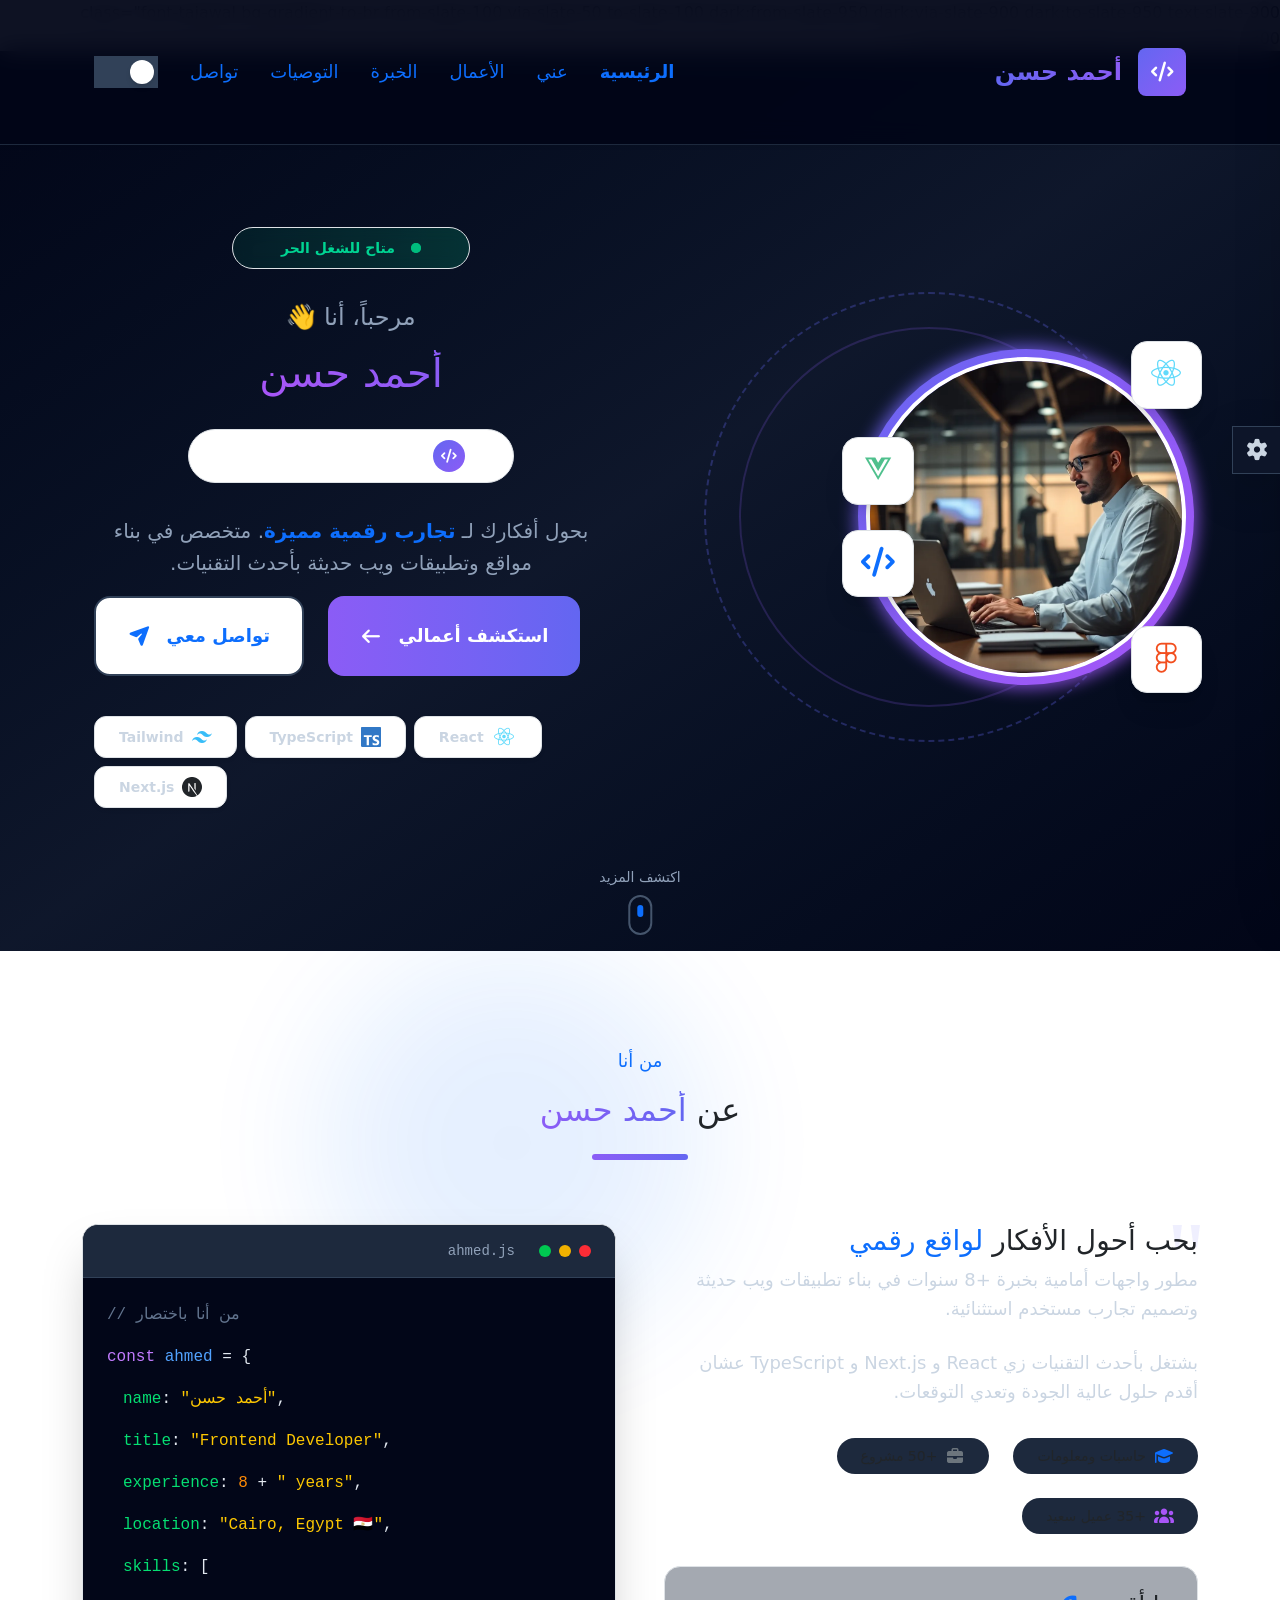
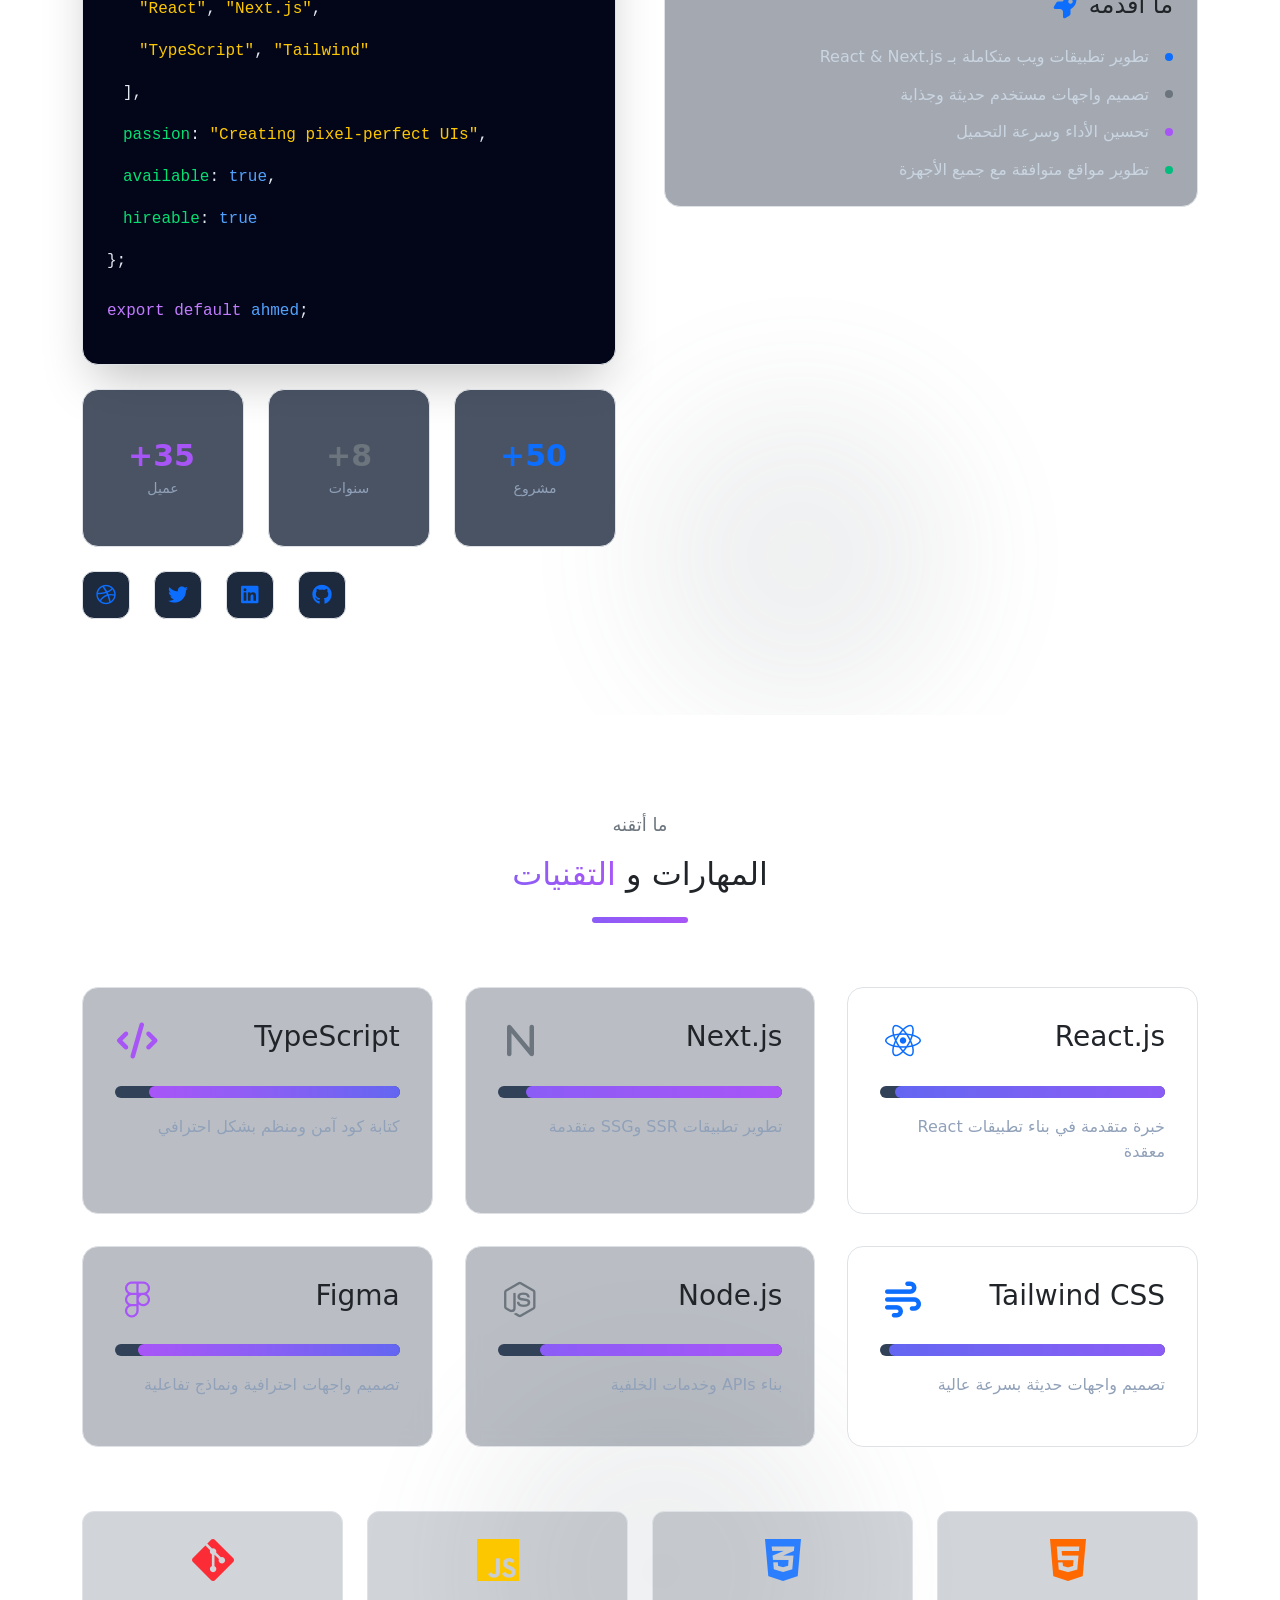
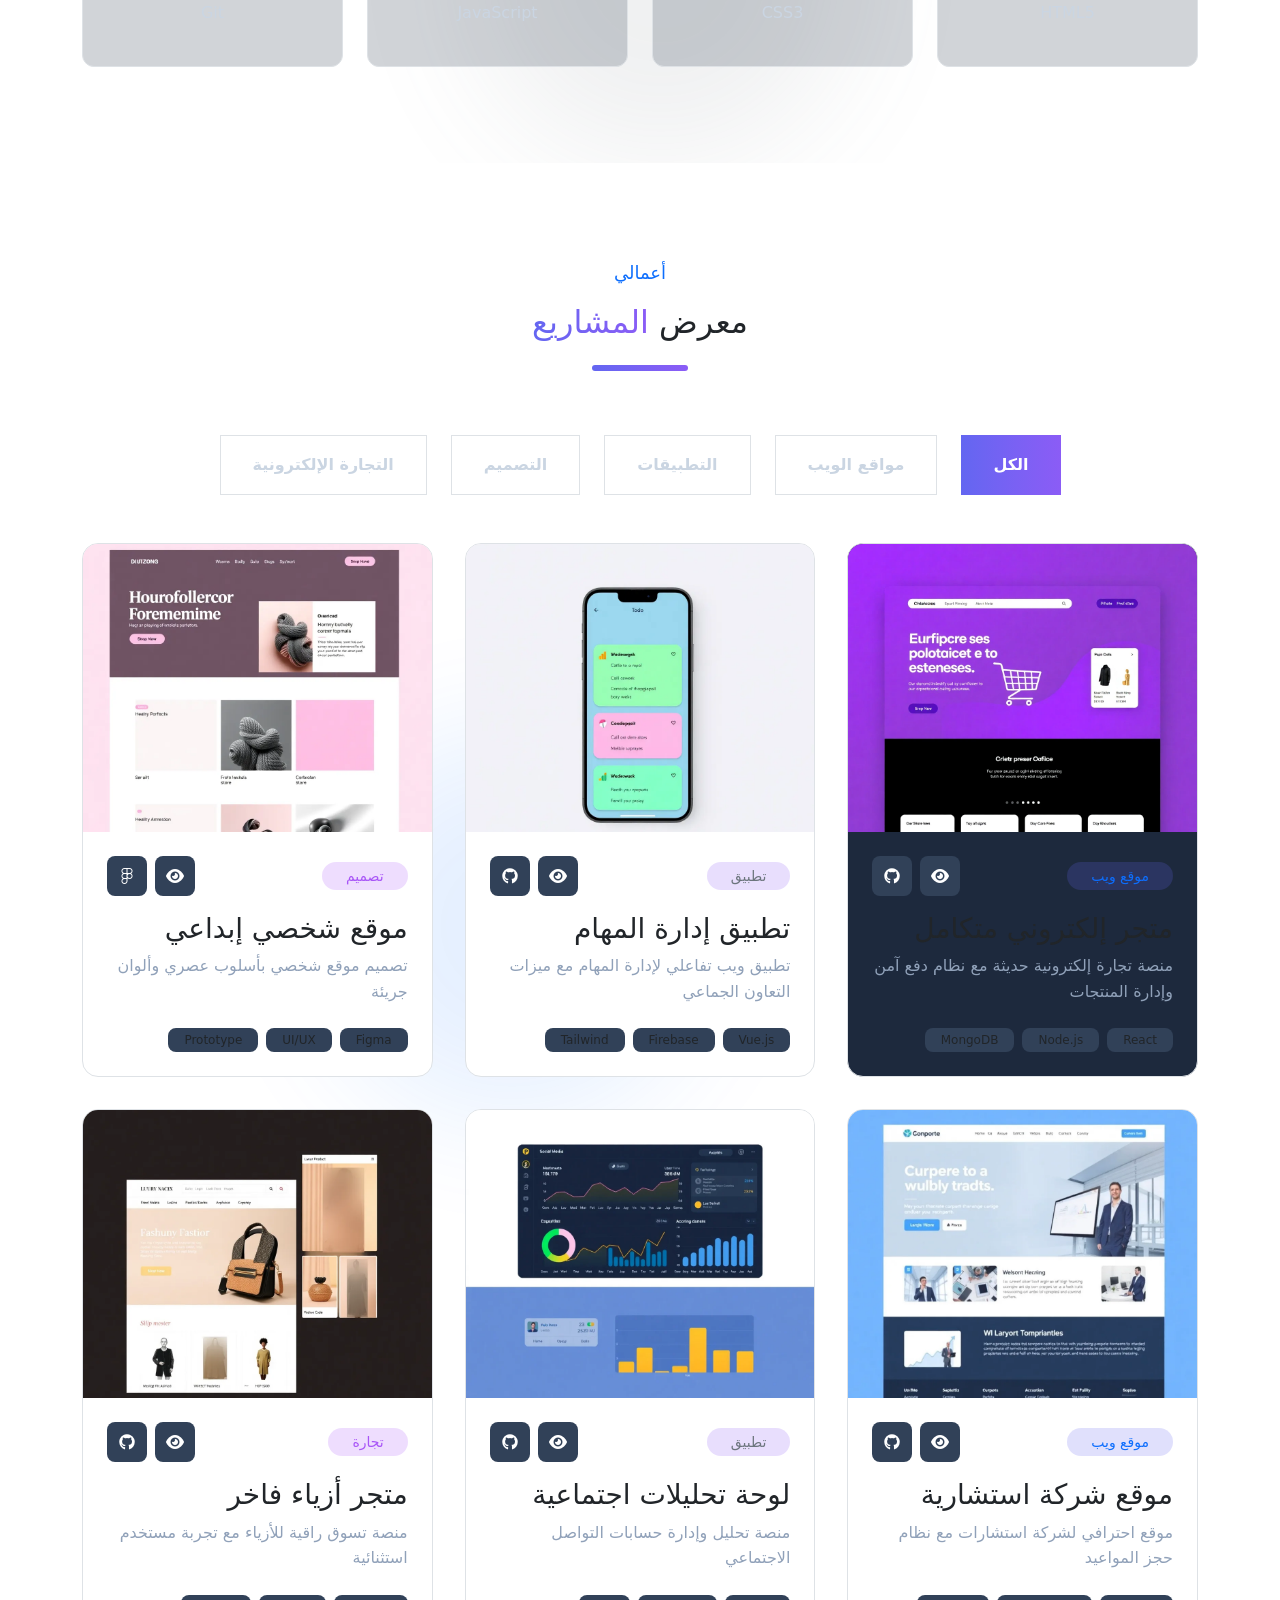
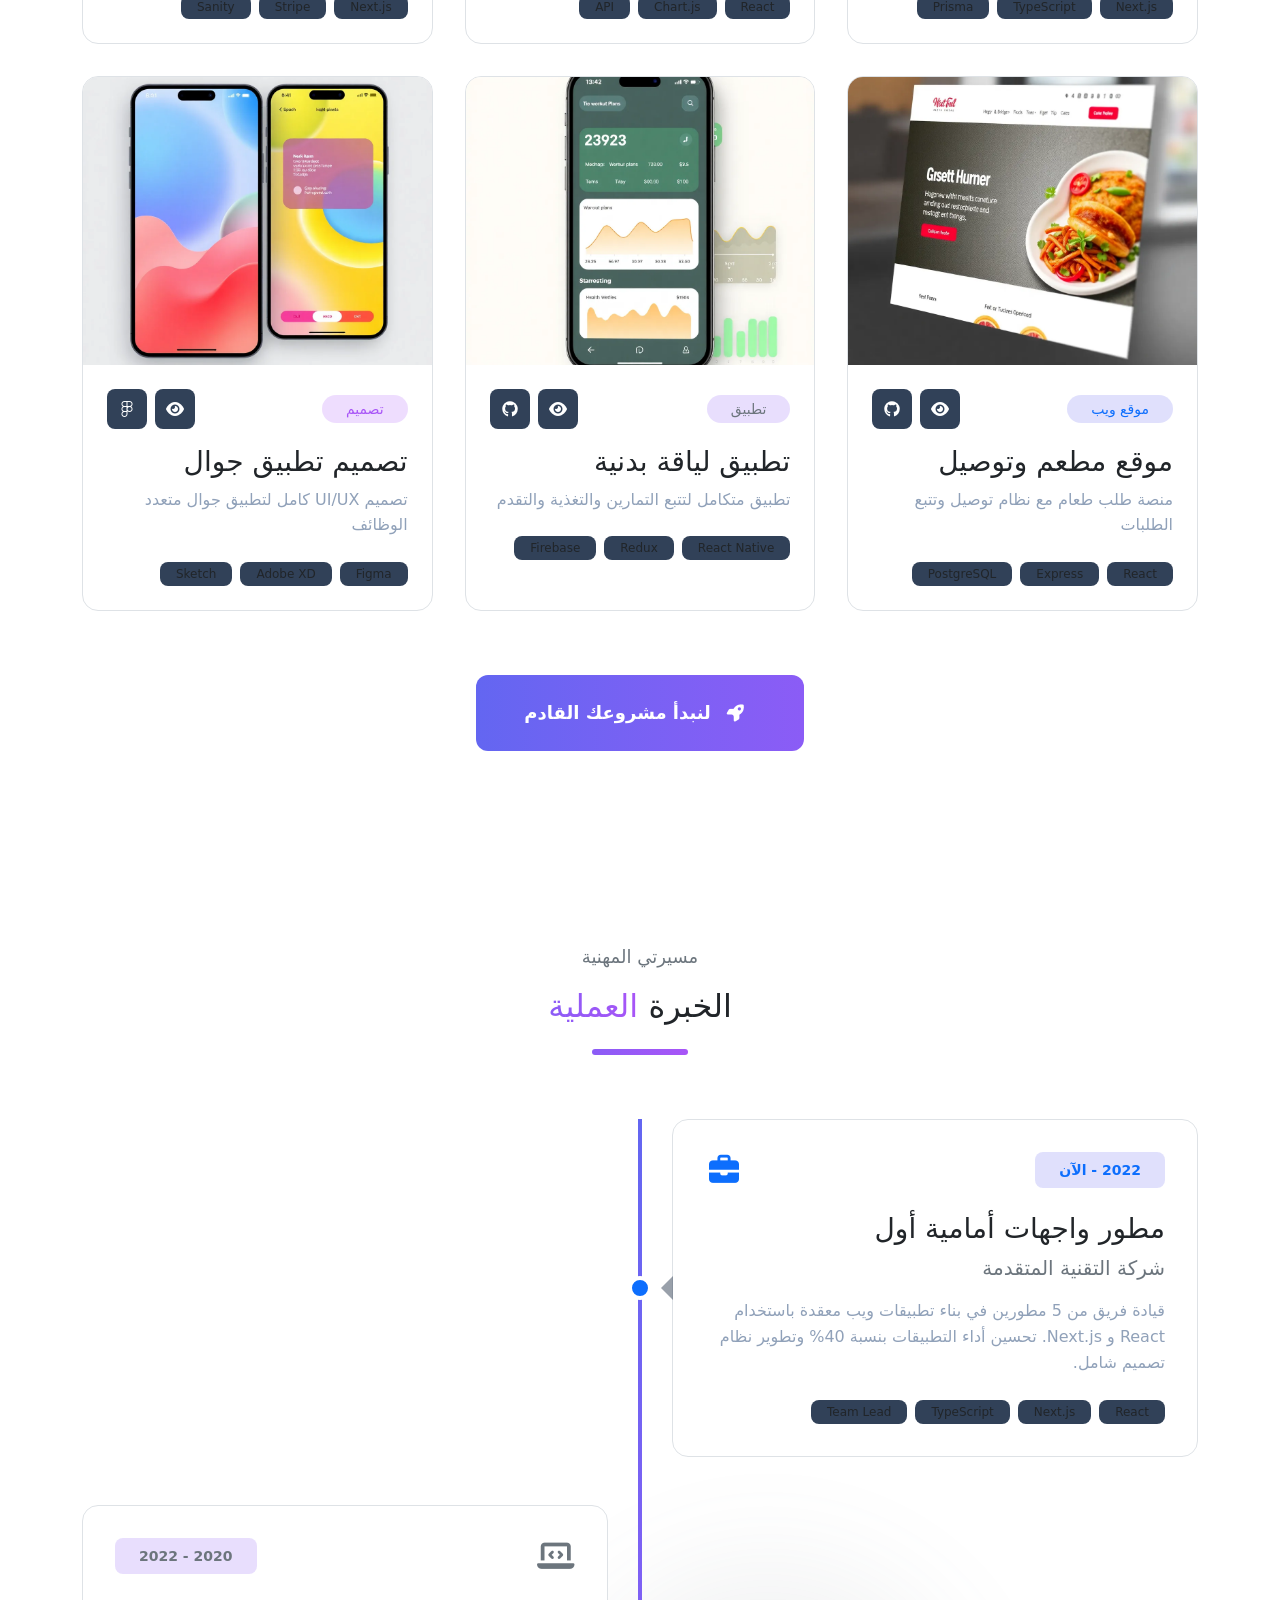
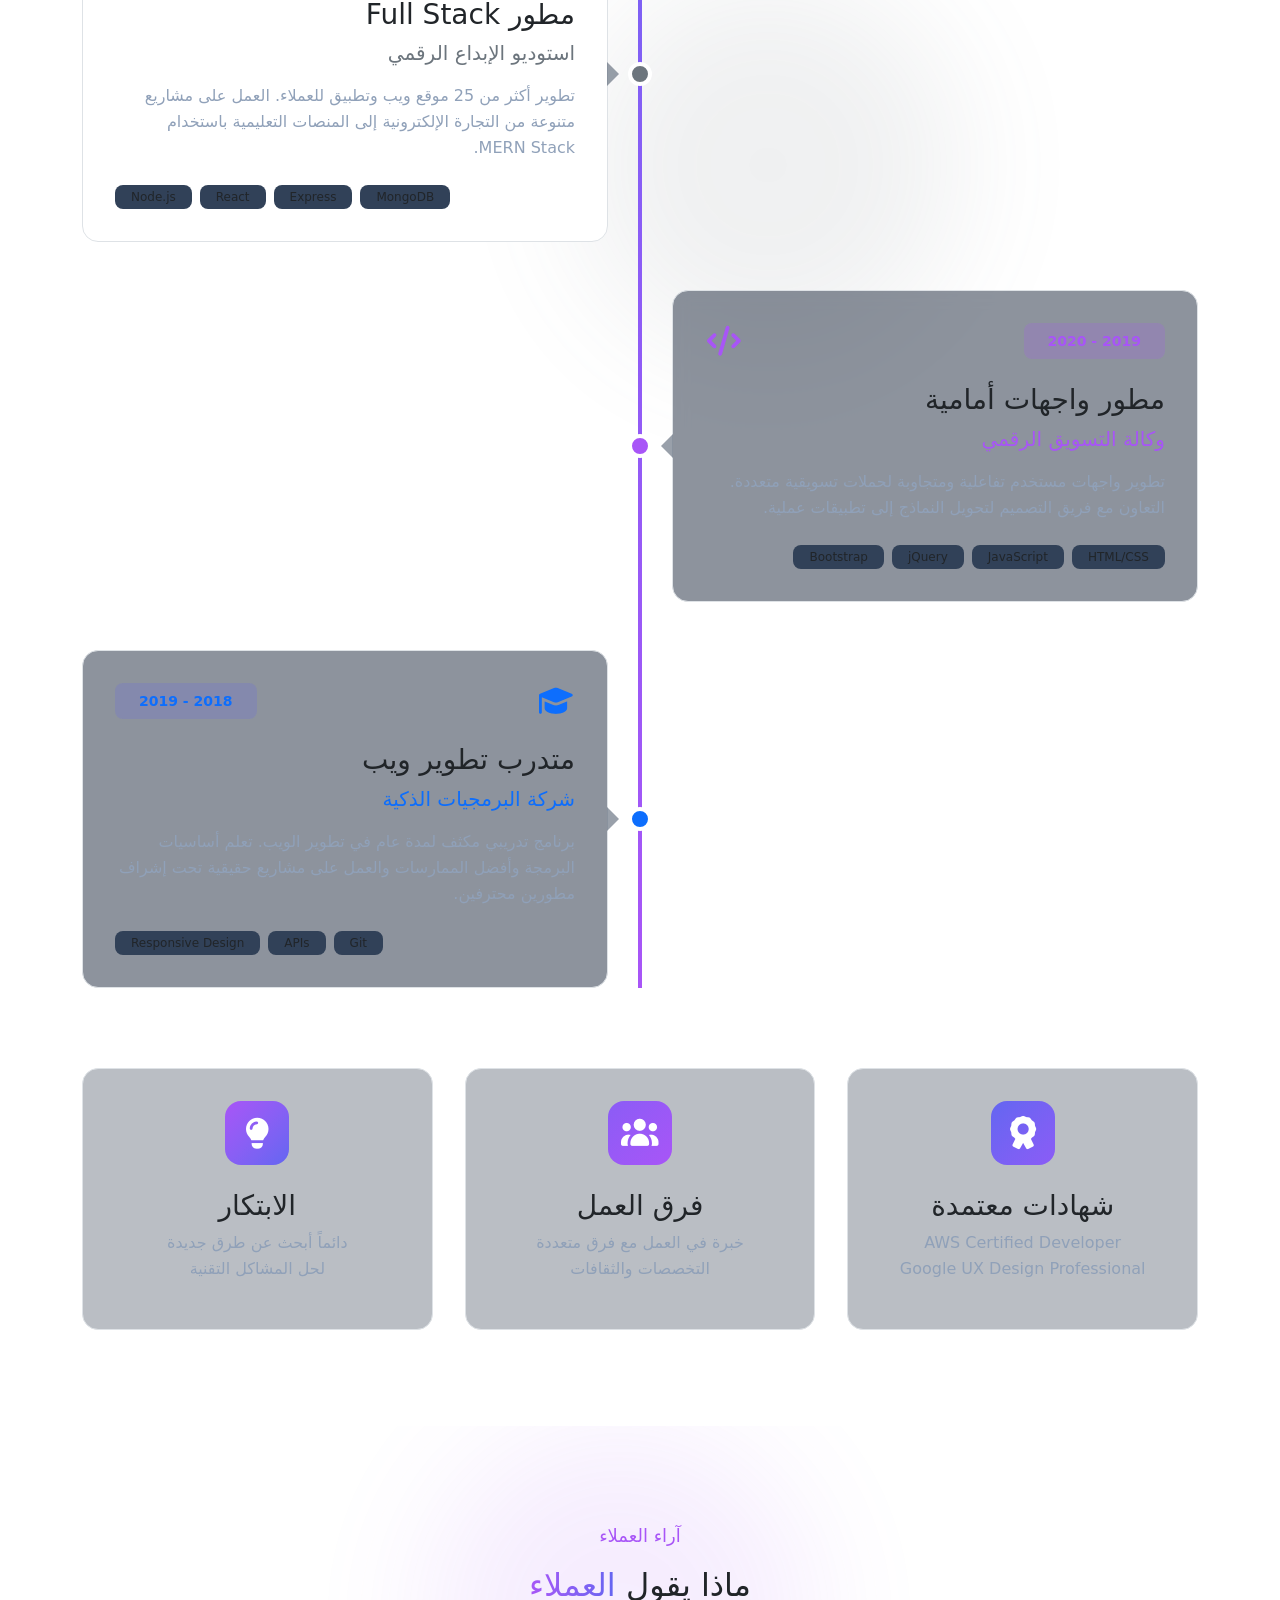
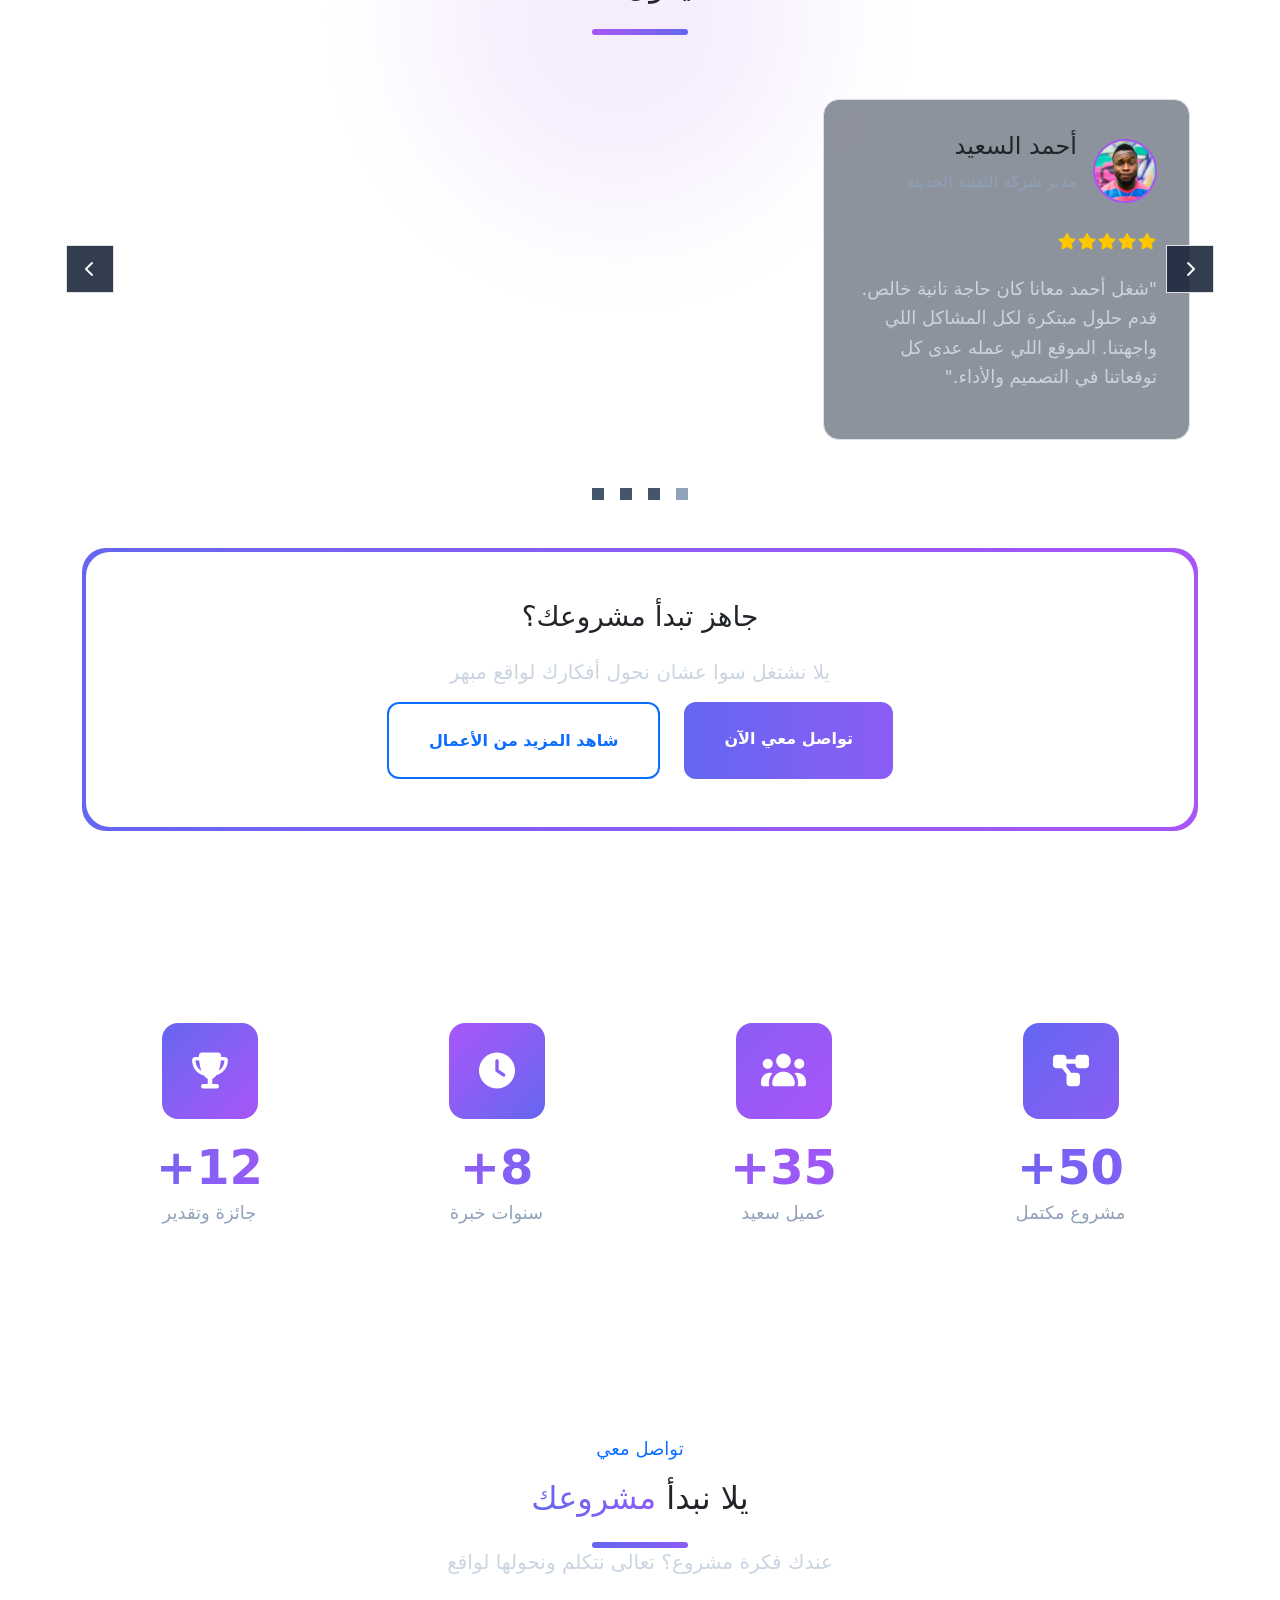
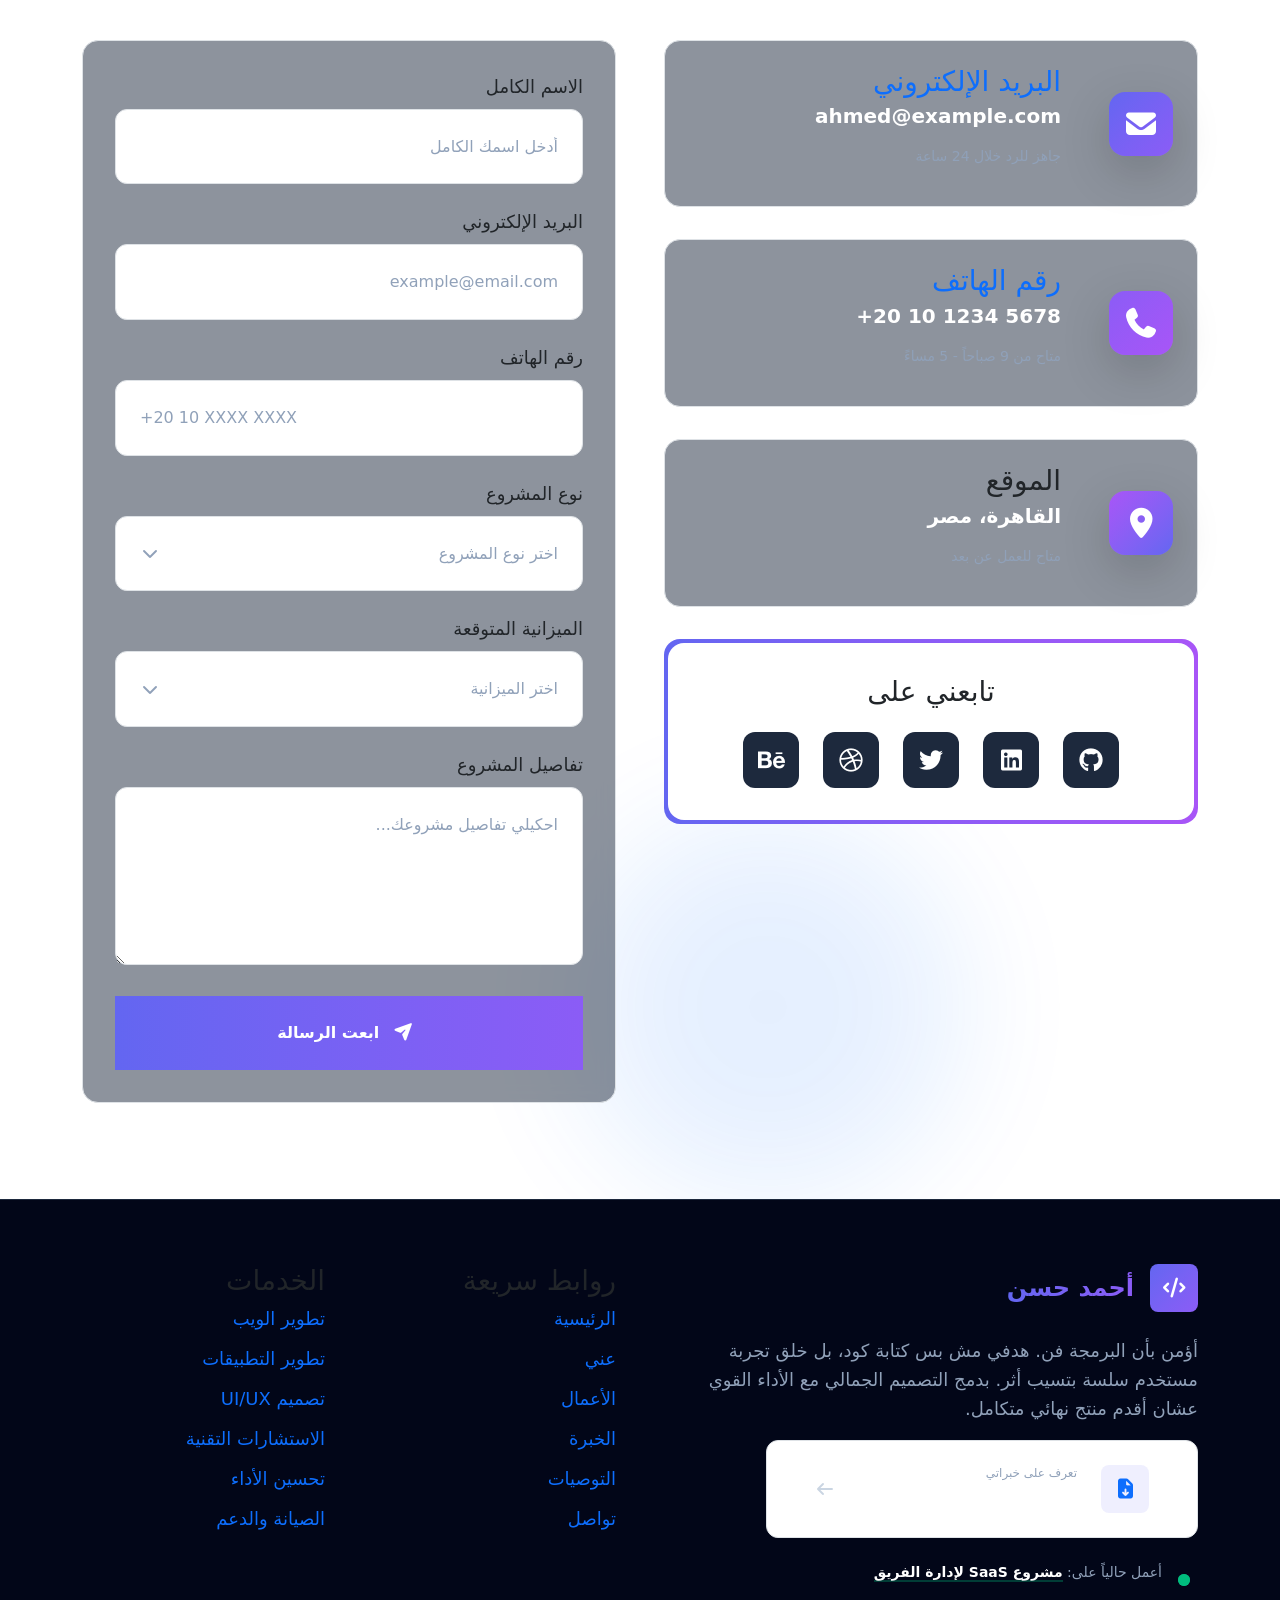
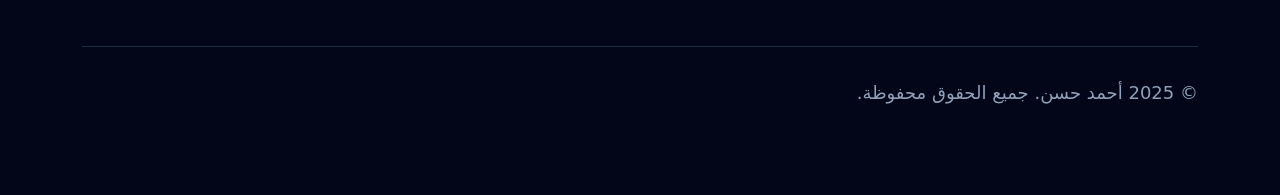
==== index.html @ a948a7c9 "first commit" ====
<!DOCTYPE html>
<html dir="rtl" lang="ar" class="dark" lang="en">

<head>
  <meta charset="UTF-8" />
  <meta name="viewport" content="width=device-width, initial-scale=1.0" />
  <title>أحمد حسن | مطور واجهات أمامية</title>

  <!-- SEO Meta Tags -->
  <meta name="description"
    content="مطور واجهات أمامية متخصص في React و Next.js و TypeScript. أبني تجارب رقمية استثنائية مع التركيز على الأداء وتجربة المستخدم." />
  <meta name="keywords" content="مطور ويب, React, Next.js, TypeScript, تصميم واجهات, مطور أمامي" />
  <meta name="author" content="أحمد حسن" />
  <meta name="theme-color" content="#6366f1" />

  <!-- Open Graph / Social Media -->
  <meta property="og:type" content="website" />
  <meta property="og:url" content="https://ahmedhasan.dev/" />
  <meta property="og:title" content="أحمد حسن | مطور واجهات أمامية" />
  <meta property="og:description"
    content="مطور واجهات أمامية متخصص في React و Next.js و TypeScript. أبني تجارب رقمية استثنائية." />
  <meta property="og:image" content="https://ahmedhasan.dev/og-image.png" />
  <meta property="og:locale" content="ar_SA" />

  <!-- Twitter Card -->
  <meta name="twitter:card" content="summary_large_image" />
  <meta name="twitter:url" content="https://ahmedhasan.dev/" />
  <meta name="twitter:title" content="أحمد حسن | مطور واجهات أمامية" />
  <meta name="twitter:description" content="مطور واجهات أمامية متخصص في React و Next.js و TypeScript." />
  <meta name="twitter:image" content="https://ahmedhasan.dev/og-image.png" />
  <meta charset="UTF-8">
  <meta name="viewport" content="width=device-width, initial-scale=1.0">
  <title>Document</title>
  <link rel="stylesheet" href="css/bootstrap.min.css">

  <link rel="stylesheet" href="./css/all.min.css">
  <link rel="stylesheet" href="./css/style.css">


  <link rel="preconnect" href="https://fonts.googleapis.com">
  <link rel="preconnect" href="https://fonts.gstatic.com" crossorigin>
  <link
    href="https://fonts.googleapis.com/css2?family=Noto+Sans:ital,wght@0,100..900;1,100..900&family=Oswald:wght@200..700&family=Roboto:ital,wght@0,100..900;1,100..900&display=swap"
    rel="stylesheet">

</head>

<body>
  class="font-tajawal bg-gradient-to-br from-slate-100 via-slate-50 to-slate-100 dark:from-slate-950 dark:via-slate-900
  dark:to-slate-950 text-slate-900 dark:text-white transition-colors duration-300"
  >
  <!-- Skip to Content Link for Accessibility -->
  <a href="#main-content"
    class="skip-link sr-only focus:not-sr-only focus:absolute focus:top-4 focus:right-4 focus:z-[100] focus:bg-primary focus:text-white focus:px-4 focus:py-2 focus:rounded-lg">
    تخطي إلى المحتوى الرئيسي
  </a>

  <nav id="header" role="navigation" aria-label="التنقل الرئيسي"
    class="fixed top-0 left-0 right-0 bg-white/95 dark:bg-slate-950/95 backdrop-blur-md z-50 border-b border-slate-200 dark:border-slate-800 shadow-sm dark:shadow-none">
    <div class="container mx-auto px-4 md:px-8 py-5 flex justify-between items-center">
      <div class="flex items-center gap-3">
        <div class="w-12 h-12 bg-linear-to-br from-primary to-secondary rounded-lg flex items-center justify-center"
          aria-hidden="true">
          <i class="fa-solid fa-code text-white text-xl"></i>
        </div>
        <div class="text-2xl font-bold bg-linear-to-r from-primary to-secondary bg-clip-text text-transparent">
          أحمد حسن
        </div>
      </div>
      <div class="nav-links flex gap-8 items-center" role="menubar">
        <a class="text-slate-600 dark:text-slate-300 hover:text-primary transition-colors duration-300 text-lg"
          href="#hero-section" role="menuitem">الرئيسية</a>
        <a class="text-slate-600 dark:text-slate-300 hover:text-primary transition-colors duration-300 text-lg"
          href="#about" role="menuitem">عني</a>
        <a class="text-slate-600 dark:text-slate-300 hover:text-primary transition-colors duration-300 text-lg"
          href="#portfolio" role="menuitem">الأعمال</a>
        <a class="text-slate-600 dark:text-slate-300 hover:text-primary transition-colors duration-300 text-lg"
          href="#experience" role="menuitem">الخبرة</a>
        <a class="text-slate-600 dark:text-slate-300 hover:text-primary transition-colors duration-300 text-lg"
          href="#testimonials" role="menuitem">التوصيات</a>
        <a class="text-slate-600 dark:text-slate-300 hover:text-primary transition-colors duration-300 text-lg"
          href="#contact" role="menuitem">تواصل</a>
        <!-- Theme Toggle Button -->
        <button id="theme-toggle-button"
          class="relative w-16 h-8 bg-slate-200 dark:bg-slate-700 rounded-full transition-all duration-300 hover:ring-2 hover:ring-primary/50 focus:outline-none focus-visible:ring-2 focus-visible:ring-primary"
          aria-label="تبديل الوضع الداكن" aria-pressed="false" type="button">
          <!-- Toggle Circle with Icon -->
          <span
            class="theme-toggle-circle absolute top-1 left-1 w-6 h-6 bg-white dark:bg-slate-800 rounded-full shadow-md flex items-center justify-center transition-transform duration-300 dark:translate-x-8">
            <!-- Sun Icon (visible in light mode) -->
            <i class="fa-solid fa-sun text-amber-500 text-sm transition-all duration-300 dark:opacity-0 dark:rotate-90 dark:scale-0"
              aria-hidden="true"></i>
            <!-- Moon Icon (visible in dark mode) -->
            <i class="fa-solid fa-moon text-indigo-400 text-sm absolute transition-all duration-300 opacity-0 -rotate-90 scale-0 dark:opacity-100 dark:rotate-0 dark:scale-100"
              aria-hidden="true"></i>
          </span>
        </button>
      </div>
    </div>
  </nav>

  <main id="main-content">
    <!-- ============================================
         HERO SECTION - Modern Split Layout Design
         ============================================ -->
    <section id="hero-section" class="relative min-h-screen flex items-center overflow-hidden pt-24 pb-16"
      aria-labelledby="hero-title">
      <!-- Background Elements -->
      <div class="absolute inset-0 z-0">
        <!-- Gradient Mesh Background -->
        <div
          class="absolute inset-0 bg-gradient-to-br from-slate-50 via-slate-100 to-slate-50 dark:from-slate-950 dark:via-slate-900 dark:to-slate-950">
        </div>
        <!-- Grid Pattern Overlay -->
        <div class="absolute inset-0 opacity-[0.03] dark:opacity-[0.05]" style="
              background-image: radial-gradient(
                circle,
                currentColor 1px,
                transparent 1px
              );
              background-size: 40px 40px;
            "></div>
      </div>

      <!-- Main Content -->
      <div class="container mx-auto pt-40 lg:pt-0 px-4 md:px-8 z-10">
        <div class="grid grid-cols-1 lg:grid-cols-2 gap-36 lg:gap-16 items-center">
          <!-- Right Side - Text Content (RTL so it's first in DOM) -->
          <div class="order-2 lg:order-1 text-center lg:text-right">
            <!-- Status Badge -->
            <div
              class="inline-flex items-center gap-3 bg-gradient-to-l from-emerald-500/10 to-emerald-500/5 dark:from-emerald-500/20 dark:to-emerald-500/10 backdrop-blur-sm border border-emerald-500/30 rounded-full px-5 py-2.5 mb-8">
              <span class="relative flex h-2.5 w-2.5">
                <span
                  class="animate-ping absolute inline-flex h-full w-full rounded-full bg-emerald-400 opacity-75"></span>
                <span class="relative inline-flex rounded-full h-2.5 w-2.5 bg-emerald-500"></span>
              </span>
              <span class="text-sm font-semibold text-emerald-600 dark:text-emerald-400">متاح للشغل الحر</span>
            </div>

            <!-- Main Heading -->
            <div class="mb-8">
              <p class="text-xl md:text-2xl text-slate-500 dark:text-slate-400 mb-3 font-medium">
                مرحباً، أنا 👋
              </p>
              <h1 id="hero-title" class="text-4xl md:text-6xl lg:text-7xl font-black leading-tight">
                <span class="relative inline-block">
                  <span
                    class="bg-gradient-to-l pb-8 from-primary via-secondary to-accent bg-clip-text text-transparent bg-[length:200%_auto] animate-gradient">
                    أحمد حسن
                  </span>
                </span>
              </h1>
            </div>

            <!-- Role Badge -->
            <div
              class="inline-flex items-center gap-3 bg-white dark:bg-slate-800 border border-slate-200 dark:border-slate-700 px-5 py-2.5 rounded-full mb-8">
              <div
                class="w-8 h-8 bg-gradient-to-br from-primary to-secondary rounded-full flex items-center justify-center">
                <i class="fa-solid fa-code text-white text-sm"></i>
              </div>
              <span class="font-bold text-slate-800 dark:text-white">Frontend Developer</span>
            </div>

            <!-- Description -->
            <p
              class="text-lg md:text-xl text-slate-600 dark:text-slate-400 mb-10 max-w-xl mx-auto lg:mx-0 lg:mr-0 leading-relaxed">
              بحول أفكارك لـ
              <span class="text-primary font-semibold">تجارب رقمية مميزة</span>. متخصص في بناء مواقع وتطبيقات ويب حديثة
              بأحدث التقنيات.
            </p>

            <!-- CTA Buttons -->
            <div class="flex flex-wrap justify-center lg:justify-end gap-4 mb-10">
              <a href="#portfolio"
                class="group relative inline-flex items-center gap-3 bg-gradient-to-l from-primary to-secondary px-8 py-4 rounded-2xl text-lg font-bold text-white overflow-hidden transition-all duration-300 hover:-translate-y-1">
                <span class="relative z-10">استكشف أعمالي</span>
                <i
                  class="fa-solid fa-arrow-left relative z-10 transition-transform duration-300 group-hover:-translate-x-2"></i>
                <div
                  class="absolute inset-0 bg-gradient-to-l from-secondary to-accent opacity-0 group-hover:opacity-100 transition-opacity duration-300">
                </div>
              </a>
              <a href="#contact"
                class="group inline-flex items-center gap-3 bg-white dark:bg-slate-800 border-2 border-slate-200 dark:border-slate-700 text-slate-800 dark:text-white px-8 py-4 rounded-2xl text-lg font-bold transition-all duration-300 hover:border-primary hover:text-primary hover:-translate-y-1 hover:shadow-lg">
                <span>تواصل معي</span>
                <i
                  class="fa-solid fa-paper-plane transition-transform duration-300 group-hover:-translate-y-1 group-hover:translate-x-1"></i>
              </a>
            </div>

            <!-- Tech Stack -->
            <div class="flex flex-wrap justify-center lg:justify-end gap-2">
              <div
                class="flex items-center gap-2 px-4 py-2.5 bg-white dark:bg-slate-800 rounded-xl border border-slate-200 dark:border-slate-700 shadow-sm hover:shadow-md hover:border-[#61DAFB] transition-all duration-300 group">
                <i
                  class="fa-brands fa-react text-xl text-[#61DAFB] group-hover:rotate-180 transition-transform duration-500"></i>
                <span class="text-sm font-semibold text-slate-700 dark:text-slate-300">React</span>
              </div>
              <div
                class="flex items-center gap-2 px-4 py-2.5 bg-white dark:bg-slate-800 rounded-xl border border-slate-200 dark:border-slate-700 shadow-sm hover:shadow-md hover:border-[#3178C6] transition-all duration-300 group">
                <svg class="w-5 h-5 text-[#3178C6]" viewBox="0 0 24 24" fill="currentColor">
                  <path
                    d="M1.125 0C.502 0 0 .502 0 1.125v21.75C0 23.498.502 24 1.125 24h21.75c.623 0 1.125-.502 1.125-1.125V1.125C24 .502 23.498 0 22.875 0zm17.363 9.75c.612 0 1.154.037 1.627.111a6.38 6.38 0 0 1 1.306.34v2.458a3.95 3.95 0 0 0-.643-.361 5.093 5.093 0 0 0-.717-.26 5.453 5.453 0 0 0-1.426-.2c-.3 0-.573.028-.819.086a2.1 2.1 0 0 0-.623.242c-.17.104-.3.229-.393.374a.888.888 0 0 0-.14.49c0 .196.053.373.156.529.104.156.252.304.443.444s.423.276.696.41c.273.135.582.274.926.416.47.197.892.407 1.266.628.374.222.695.473.963.753.268.279.472.598.614.957.142.359.214.776.214 1.253 0 .657-.125 1.21-.373 1.656a3.033 3.033 0 0 1-1.012 1.085 4.38 4.38 0 0 1-1.487.596c-.566.12-1.163.18-1.79.18a9.916 9.916 0 0 1-1.84-.164 5.544 5.544 0 0 1-1.512-.493v-2.63a5.033 5.033 0 0 0 3.237 1.2c.333 0 .624-.03.872-.09.249-.06.456-.144.623-.25.166-.108.29-.234.373-.38a1.023 1.023 0 0 0-.074-1.089 2.12 2.12 0 0 0-.537-.5 5.597 5.597 0 0 0-.807-.444 27.72 27.72 0 0 0-1.007-.436c-.918-.383-1.602-.852-2.053-1.405-.45-.553-.676-1.222-.676-2.005 0-.614.123-1.141.369-1.582.246-.441.58-.804 1.004-1.089a4.494 4.494 0 0 1 1.47-.629 7.536 7.536 0 0 1 1.77-.201zm-15.113.188h9.563v2.166H9.506v9.646H6.789v-9.646H3.375z" />
                </svg>
                <span class="text-sm font-semibold text-slate-700 dark:text-slate-300">TypeScript</span>
              </div>
              <div
                class="flex items-center gap-2 px-4 py-2.5 bg-white dark:bg-slate-800 rounded-xl border border-slate-200 dark:border-slate-700 shadow-sm hover:shadow-md hover:border-[#38BDF8] transition-all duration-300 group">
                <svg class="w-5 h-5 text-[#38BDF8]" viewBox="0 0 24 24" fill="currentColor">
                  <path
                    d="M12.001,4.8c-3.2,0-5.2,1.6-6,4.8c1.2-1.6,2.6-2.2,4.2-1.8c0.913,0.228,1.565,0.89,2.288,1.624 C13.666,10.618,15.027,12,18.001,12c3.2,0,5.2-1.6,6-4.8c-1.2,1.6-2.6,2.2-4.2,1.8c-0.913-0.228-1.565-0.89-2.288-1.624 C16.337,6.182,14.976,4.8,12.001,4.8z M6.001,12c-3.2,0-5.2,1.6-6,4.8c1.2-1.6,2.6-2.2,4.2-1.8c0.913,0.228,1.565,0.89,2.288,1.624 c1.177,1.194,2.538,2.576,5.512,2.576c3.2,0,5.2-1.6,6-4.8c-1.2,1.6-2.6,2.2-4.2,1.8c-0.913-0.228-1.565-0.89-2.288-1.624 C10.337,13.382,8.976,12,6.001,12z" />
                </svg>
                <span class="text-sm font-semibold text-slate-700 dark:text-slate-300">Tailwind</span>
              </div>
              <div
                class="flex items-center gap-2 px-4 py-2.5 bg-white dark:bg-slate-800 rounded-xl border border-slate-200 dark:border-slate-700 shadow-sm hover:shadow-md hover:border-black dark:hover:border-white transition-all duration-300 group">
                <svg class="w-5 h-5" viewBox="0 0 24 24" fill="currentColor">
                  <path
                    d="M11.572 0c-.176 0-.31.001-.358.007a19.76 19.76 0 0 1-.364.033C7.443.346 4.25 2.185 2.228 5.012a11.875 11.875 0 0 0-2.119 5.243c-.096.659-.108.854-.108 1.747s.012 1.089.108 1.748c.652 4.506 3.86 8.292 8.209 9.695.779.25 1.6.422 2.534.525.363.04 1.935.04 2.299 0 1.611-.178 2.977-.577 4.323-1.264.207-.106.247-.134.219-.158-.02-.013-.9-1.193-1.955-2.62l-1.919-2.592-2.404-3.558a338.739 338.739 0 0 0-2.422-3.556c-.009-.002-.018 1.579-.023 3.51-.007 3.38-.01 3.515-.052 3.595a.426.426 0 0 1-.206.214c-.075.037-.14.044-.495.044H7.81l-.108-.068a.438.438 0 0 1-.157-.171l-.05-.106.006-4.703.007-4.705.072-.092a.645.645 0 0 1 .174-.143c.096-.047.134-.051.54-.051.478 0 .558.018.682.154.035.038 1.337 1.999 2.895 4.361a10760.433 10760.433 0 0 0 4.735 7.17l1.9 2.879.096-.063a12.317 12.317 0 0 0 2.466-2.163 11.944 11.944 0 0 0 2.824-6.134c.096-.66.108-.854.108-1.748 0-.893-.012-1.088-.108-1.747-.652-4.506-3.859-8.292-8.208-9.695a12.597 12.597 0 0 0-2.499-.523A33.119 33.119 0 0 0 11.572 0zm4.069 7.217c.347 0 .408.005.486.047a.473.473 0 0 1 .237.277c.018.06.023 1.365.018 4.304l-.006 4.218-.744-1.14-.746-1.14v-3.066c0-1.982.01-3.097.023-3.15a.478.478 0 0 1 .233-.296c.096-.05.13-.054.5-.054z" />
                </svg>
                <span class="text-sm font-semibold text-slate-700 dark:text-slate-300">Next.js</span>
              </div>
            </div>
          </div>

          <!-- Left Side - Visual Element -->
          <div class="order-1 lg:order-2 relative flex justify-center lg:justify-start">
            <!-- Decorative Ring -->
            <div class="absolute inset-0 flex items-center justify-center">
              <div
                class="w-[350px] h-[350px] md:w-[450px] md:h-[450px] rounded-full border-2 border-dashed border-primary/30 animate-spin"
                style="animation-duration: 30s"></div>
            </div>
            <div class="absolute inset-0 flex items-center justify-center">
              <div
                class="w-[280px] h-[280px] md:w-[380px] md:h-[380px] rounded-full border-2 border-secondary/20 animate-spin"
                style="animation-duration: 20s; animation-direction: reverse"></div>
            </div>

            <!-- Profile Image Container -->
            <div class="relative z-10">
              <!-- Gradient Border Ring -->
              <div
                class="absolute -inset-3 bg-gradient-to-br from-primary via-secondary to-accent rounded-full opacity-75 blur-sm animate-pulse">
              </div>
              <div class="absolute -inset-2 bg-gradient-to-br from-primary via-secondary to-accent rounded-full"></div>

              <!-- Profile Image -->
              <div
                class="relative w-64 h-64 md:w-80 md:h-80 rounded-full overflow-hidden bg-slate-200 dark:bg-slate-800 border-4 border-white dark:border-slate-900">
                <img class="w-full h-full object-cover" fetchpriority="high" decoding="async"
                  src="./images.jpg/hero-section-img-Dsy3Av-w.webp" alt="أحمد حسن - مطور واجهات أمامية" />
              </div>

              <!-- Floating Badges around image -->
              <div
                class="absolute -top-4 -right-4 bg-white dark:bg-slate-800 rounded-2xl p-3 shadow-xl border border-slate-200 dark:border-slate-700 animate-bounce"
                style="animation-duration: 3s" aria-hidden="true">
                <i class="fa-brands fa-react text-3xl text-[#61DAFB]"></i>
              </div>
              <div
                class="absolute top-1/4 -left-6 bg-white dark:bg-slate-800 rounded-2xl p-3 shadow-xl border border-slate-200 dark:border-slate-700 animate-bounce"
                style="animation-duration: 2.5s; animation-delay: 0.5s" aria-hidden="true">
                <i class="fa-brands fa-vuejs text-3xl text-[#4FC08D]"></i>
              </div>
              <div
                class="absolute -bottom-4 -right-4 bg-white dark:bg-slate-800 rounded-2xl p-3 shadow-xl border border-slate-200 dark:border-slate-700 animate-bounce"
                style="animation-duration: 3.5s; animation-delay: 1s" aria-hidden="true">
                <i class="fa-brands fa-figma text-3xl text-[#F24E1E]"></i>
              </div>
              <div
                class="absolute bottom-1/4 -left-6 bg-white dark:bg-slate-800 rounded-2xl p-3 shadow-xl border border-slate-200 dark:border-slate-700 animate-bounce"
                style="animation-duration: 2s; animation-delay: 1.5s" aria-hidden="true">
                <i class="fa-solid fa-code text-3xl text-primary"></i>
              </div>
            </div>
          </div>
        </div>

        <!-- Scroll Indicator -->
        <a href="#about"
          class="absolute bottom-4 left-1/2 -translate-x-1/2 hidden md:flex flex-col items-center gap-2 animate-bounce hover:text-primary transition-colors duration-300"
          aria-label="انتقل إلى قسم عني">
          <span class="text-sm text-slate-500 dark:text-slate-400 hover:text-primary">اكتشف المزيد</span>
          <div
            class="w-6 h-10 rounded-full border-2 border-slate-400 dark:border-slate-600 hover:border-primary flex justify-center pt-2 transition-colors duration-300">
            <div class="w-1.5 h-3 bg-primary rounded-full animate-pulse"></div>
          </div>
        </a>
      </div>
    </section>

    <section id="about" class="py-24 px-4 md:px-8 bg-white dark:bg-slate-900/50 relative overflow-hidden"
      aria-labelledby="about-title">
      <!-- Background decorations -->
      <div class="absolute top-0 left-1/4 w-96 h-96 bg-primary rounded-full filter blur-3xl opacity-10"></div>
      <div class="absolute bottom-0 right-1/4 w-80 h-80 bg-secondary rounded-full filter blur-3xl opacity-10"></div>

      <div class="container mx-auto max-w-7xl relative z-10">
        <!-- Section Header -->
        <div class="text-center mb-16">
          <span class="text-primary text-lg font-medium mb-3 block">من أنا</span>
          <h2 class="text-5xl font-black mb-4">
            عن
            <span class="bg-gradient-to-l from-primary to-secondary bg-clip-text text-transparent">أحمد حسن</span>
          </h2>
          <div class="w-24 h-1.5 bg-gradient-to-l from-primary to-secondary mx-auto rounded-full"></div>
        </div>

        <!-- Main Content Grid -->
        <div class="grid grid-cols-1 lg:grid-cols-2 gap-12 items-start">
          <!-- Right Side (RTL) - Clean About Design -->
          <div class="space-y-8">
            <!-- Personal Story -->
            <div class="relative">
              <!-- Large decorative quote -->
              <div class="absolute -top-4 -right-2 text-8xl text-primary/10 font-serif leading-none">
                "
              </div>

              <div class="relative z-10">
                <h3 class="text-3xl font-black mb-6 text-slate-800 dark:text-white">
                  بحب أحول الأفكار
                  <span class="text-primary">لواقع رقمي</span>
                </h3>
                <p class="text-lg text-slate-600 dark:text-slate-300 leading-relaxed mb-4">
                  مطور واجهات أمامية بخبرة +8 سنوات في بناء تطبيقات ويب حديثة
                  وتصميم تجارب مستخدم استثنائية.
                </p>
                <p class="text-lg text-slate-600 dark:text-slate-300 leading-relaxed">
                  بشتغل بأحدث التقنيات زي React و Next.js و TypeScript عشان
                  أقدم حلول عالية الجودة وتعدي التوقعات.
                </p>
              </div>
            </div>

            <!-- Simple Timeline -->
            <div class="flex items-center gap-4 flex-wrap">
              <div class="flex items-center gap-2 bg-gray-200 dark:bg-slate-800 px-4 py-2 rounded-full">
                <i class="fa-solid fa-graduation-cap text-primary"></i>
                <span class="text-sm font-medium">حاسبات ومعلومات</span>
              </div>
              <div class="flex items-center gap-2 bg-gray-200 dark:bg-slate-800 px-4 py-2 rounded-full">
                <i class="fa-solid fa-briefcase text-secondary"></i>
                <span class="text-sm font-medium">+50 مشروع</span>
              </div>
              <div class="flex items-center gap-2 bg-gray-200 dark:bg-slate-800 px-4 py-2 rounded-full">
                <i class="fa-solid fa-users text-accent"></i>
                <span class="text-sm font-medium">+35 عميل سعيد</span>
              </div>
            </div>

            <!-- Services List -->
            <div
              class="bg-slate-50 dark:bg-slate-800/40 backdrop-blur-sm rounded-2xl p-6 border border-slate-200 dark:border-slate-700">
              <h4 class="font-bold text-lg mb-4 flex items-center gap-2">
                ما أقدمه
                <i class="fa-solid fa-rocket text-primary"></i>
              </h4>
              <div class="space-y-3">
                <div class="flex items-center gap-3 text-slate-600 dark:text-slate-300">
                  <span class="w-2 h-2 bg-primary rounded-full"></span>
                  <span>تطوير تطبيقات ويب متكاملة بـ React & Next.js</span>
                </div>
                <div class="flex items-center gap-3 text-slate-600 dark:text-slate-300">
                  <span class="w-2 h-2 bg-secondary rounded-full"></span>
                  <span>تصميم واجهات مستخدم حديثة وجذابة</span>
                </div>
                <div class="flex items-center gap-3 text-slate-600 dark:text-slate-300">
                  <span class="w-2 h-2 bg-accent rounded-full"></span>
                  <span>تحسين الأداء وسرعة التحميل</span>
                </div>
                <div class="flex items-center gap-3 text-slate-600 dark:text-slate-300">
                  <span class="w-2 h-2 bg-emerald-500 rounded-full"></span>
                  <span>تطوير مواقع متوافقة مع جميع الأجهزة</span>
                </div>
              </div>
            </div>
          </div>

          <!-- Left Side (RTL) - Terminal + Quick Info -->
          <div class="space-y-6">
            <!-- Code Terminal Card -->
            <div
              class="bg-slate-900 dark:bg-slate-950 rounded-2xl overflow-hidden shadow-2xl border border-slate-700 hover:shadow-primary/20 hover:border-slate-600 transition-all duration-500 transform hover:-translate-y-1">
              <!-- Terminal Header -->
              <div class="flex items-center gap-2 px-4 py-3 bg-slate-800 border-b border-slate-700">
                <div class="w-3 h-3 rounded-full bg-red-500"></div>
                <div class="w-3 h-3 rounded-full bg-yellow-500"></div>
                <div class="w-3 h-3 rounded-full bg-green-500"></div>
                <span class="text-slate-400 text-sm mr-4 font-mono">ahmed.js</span>
              </div>
              <!-- Terminal Content -->
              <div class="p-6 font-mono text-sm md:text-base leading-relaxed overflow-x-auto text-slate-200" dir="ltr">
                <p class="text-slate-500">// من أنا باختصار</p>
                <p class="mt-3">
                  <span class="text-purple-400">const</span>
                  <span class="text-blue-400">ahmed</span> = {
                </p>
                <p class="ml-4">
                  <span class="text-green-400">name</span>:
                  <span class="text-yellow-400">"أحمد حسن"</span>,
                </p>
                <p class="ml-4">
                  <span class="text-green-400">title</span>:
                  <span class="text-yellow-400">"Frontend Developer"</span>,
                </p>
                <p class="ml-4">
                  <span class="text-green-400">experience</span>:
                  <span class="text-orange-400">8</span> +
                  <span class="text-yellow-400">" years"</span>,
                </p>
                <p class="ml-4">
                  <span class="text-green-400">location</span>:
                  <span class="text-yellow-400">"Cairo, Egypt 🇪🇬"</span>,
                </p>
                <p class="ml-4">
                  <span class="text-green-400">skills</span>: [
                </p>
                <p class="ml-8">
                  <span class="text-yellow-400">"React"</span>,
                  <span class="text-yellow-400">"Next.js"</span>,
                </p>
                <p class="ml-8">
                  <span class="text-yellow-400">"TypeScript"</span>,
                  <span class="text-yellow-400">"Tailwind"</span>
                </p>
                <p class="ml-4">],</p>
                <p class="ml-4">
                  <span class="text-green-400">passion</span>:
                  <span class="text-yellow-400">"Creating pixel-perfect UIs"</span>,
                </p>
                <p class="ml-4">
                  <span class="text-green-400">available</span>:
                  <span class="text-blue-400">true</span>,
                </p>
                <p class="ml-4">
                  <span class="text-green-400">hireable</span>:
                  <span class="text-blue-400">true</span>
                </p>
                <p>};</p>
                <p class="mt-4">
                  <span class="text-purple-400">export default</span>
                  <span class="text-blue-400">ahmed</span>;
                </p>
              </div>
            </div>

            <!-- Quick Stats Row -->
            <div class="grid grid-cols-3 gap-4">
              <div
                class="bg-slate-50 dark:bg-slate-800/80 backdrop-blur-sm rounded-2xl p-5 text-center border border-slate-200 dark:border-slate-700 hover:border-primary transition-all duration-300">
                <div class="text-3xl font-black text-primary mb-1">50+</div>
                <div class="text-sm text-slate-600 dark:text-slate-400">
                  مشروع
                </div>
              </div>
              <div
                class="bg-slate-50 dark:bg-slate-800/80 backdrop-blur-sm rounded-2xl p-5 text-center border border-slate-200 dark:border-slate-700 hover:border-secondary transition-all duration-300">
                <div class="text-3xl font-black text-secondary mb-1">8+</div>
                <div class="text-sm text-slate-600 dark:text-slate-400">
                  سنوات
                </div>
              </div>
              <div
                class="bg-slate-50 dark:bg-slate-800/80 backdrop-blur-sm rounded-2xl p-5 text-center border border-slate-200 dark:border-slate-700 hover:border-accent transition-all duration-300">
                <div class="text-3xl font-black text-accent mb-1">35+</div>
                <div class="text-sm text-slate-600 dark:text-slate-400">
                  عميل
                </div>
              </div>
            </div>

            <!-- Social Links -->
            <div class="flex gap-4 justify-center lg:justify-end">
              <a href="#"
                class="w-12 h-12 bg-slate-50 dark:bg-slate-800 rounded-xl flex items-center justify-center hover:bg-primary hover:text-white transition-all duration-300 border border-slate-200 dark:border-slate-700"
                aria-label="GitHub">
                <i class="fa-brands fa-github text-xl" aria-hidden="true"></i>
              </a>
              <a href="#"
                class="w-12 h-12 bg-slate-50 dark:bg-slate-800 rounded-xl flex items-center justify-center hover:bg-[#0A66C2] hover:text-white transition-all duration-300 border border-slate-200 dark:border-slate-700"
                aria-label="LinkedIn">
                <i class="fa-brands fa-linkedin text-xl" aria-hidden="true"></i>
              </a>
              <a href="#"
                class="w-12 h-12 bg-slate-50 dark:bg-slate-800 rounded-xl flex items-center justify-center hover:bg-[#1DA1F2] hover:text-white transition-all duration-300 border border-slate-200 dark:border-slate-700"
                aria-label="Twitter">
                <i class="fa-brands fa-twitter text-xl" aria-hidden="true"></i>
              </a>
              <a href="#"
                class="w-12 h-12 bg-slate-50 dark:bg-slate-800 rounded-xl flex items-center justify-center hover:bg-[#EA4C89] hover:text-white transition-all duration-300 border border-slate-200 dark:border-slate-700"
                aria-label="Dribbble">
                <i class="fa-brands fa-dribbble text-xl" aria-hidden="true"></i>
              </a>
            </div>
          </div>
        </div>
      </div>
    </section>

    <section id="skills-section" class="py-24 px-4 md:px-8 bg-slate-50 dark:bg-transparent relative overflow-hidden"
      aria-labelledby="skills-title">
      <div class="absolute bottom-0 right-1/3 w-96 h-96 bg-secondary rounded-full filter blur-3xl opacity-10"></div>
      <div class="container mx-auto max-w-7xl relative z-10">
        <div class="text-center mb-16">
          <span class="text-secondary text-lg font-medium mb-3 block">ما أتقنه</span>
          <h2 id="skills-title" class="text-5xl font-black mb-4">
            المهارات و
            <span class="bg-linear-to-r from-secondary to-accent bg-clip-text text-transparent">التقنيات</span>
          </h2>
          <div class="w-24 h-1.5 bg-linear-to-r from-secondary to-accent mx-auto rounded-full"></div>
        </div>

        <div class="grid grid-cols-1 md:grid-cols-2 lg:grid-cols-3 gap-8">
          <div
            class="bg-white dark:bg-slate-800/30 backdrop-blur-sm rounded-2xl p-8 border border-slate-300 dark:border-slate-700 hover:border-primary transition-all duration-300 hover:transform hover:scale-105">
            <div class="flex items-center justify-between mb-6">
              <h3 class="text-2xl font-bold">React.js</h3>
              <i class="fa-brands fa-react text-4xl text-primary" aria-hidden="true"></i>
            </div>
            <div class="w-full bg-slate-200 dark:bg-slate-700 rounded-full h-3 mb-3" role="progressbar"
              aria-valuenow="95" aria-valuemin="0" aria-valuemax="100" aria-label="مستوى المهارة في React.js">
              <div class="bg-linear-to-r from-primary to-secondary h-3 rounded-full" style="width: 95%"></div>
            </div>
            <p class="text-slate-500 dark:text-slate-400">
              خبرة متقدمة في بناء تطبيقات React معقدة
            </p>
          </div>

          <div
            class="bg-slate-50 dark:bg-slate-800/30 backdrop-blur-sm rounded-2xl p-8 border border-slate-300 dark:border-slate-700 hover:border-secondary transition-all duration-300 hover:transform hover:scale-105">
            <div class="flex items-center justify-between mb-6">
              <h3 class="text-2xl font-bold">Next.js</h3>
              <i class="fa-solid fa-n text-4xl text-secondary" aria-hidden="true"></i>
            </div>
            <div class="w-full bg-slate-200 dark:bg-slate-700 rounded-full h-3 mb-3" role="progressbar"
              aria-valuenow="90" aria-valuemin="0" aria-valuemax="100" aria-label="مستوى المهارة في Next.js">
              <div class="bg-linear-to-r from-secondary to-accent h-3 rounded-full" style="width: 90%"></div>
            </div>
            <p class="text-slate-500 dark:text-slate-400">
              تطوير تطبيقات SSR وSSG متقدمة
            </p>
          </div>

          <div
            class="bg-slate-50 dark:bg-slate-800/30 backdrop-blur-sm rounded-2xl p-8 border border-slate-300 dark:border-slate-700 hover:border-accent transition-all duration-300 hover:transform hover:scale-105">
            <div class="flex items-center justify-between mb-6">
              <h3 class="text-2xl font-bold">TypeScript</h3>
              <i class="fa-solid fa-code text-4xl text-accent" aria-hidden="true"></i>
            </div>
            <div class="w-full bg-slate-200 dark:bg-slate-700 rounded-full h-3 mb-3" role="progressbar"
              aria-valuenow="88" aria-valuemin="0" aria-valuemax="100" aria-label="مستوى المهارة في TypeScript">
              <div class="bg-linear-to-r from-accent to-primary h-3 rounded-full" style="width: 88%"></div>
            </div>
            <p class="text-slate-500 dark:text-slate-400">
              كتابة كود آمن ومنظم بشكل احترافي
            </p>
          </div>

          <div
            class="bg-white dark:bg-slate-800/30 backdrop-blur-sm rounded-2xl p-8 border border-slate-300 dark:border-slate-700 hover:border-primary transition-all duration-300 hover:transform hover:scale-105">
            <div class="flex items-center justify-between mb-6">
              <h3 class="text-2xl font-bold">Tailwind CSS</h3>
              <i class="fa-solid fa-wind text-4xl text-primary" aria-hidden="true"></i>
            </div>
            <div class="w-full bg-slate-200 dark:bg-slate-700 rounded-full h-3 mb-3" role="progressbar"
              aria-valuenow="97" aria-valuemin="0" aria-valuemax="100" aria-label="مستوى المهارة في Tailwind CSS">
              <div class="bg-linear-to-r from-primary to-secondary h-3 rounded-full" style="width: 97%"></div>
            </div>
            <p class="text-slate-500 dark:text-slate-400">
              تصميم واجهات حديثة بسرعة عالية
            </p>
          </div>

          <div
            class="bg-slate-50 dark:bg-slate-800/30 backdrop-blur-sm rounded-2xl p-8 border border-slate-300 dark:border-slate-700 hover:border-secondary transition-all duration-300 hover:transform hover:scale-105">
            <div class="flex items-center justify-between mb-6">
              <h3 class="text-2xl font-bold">Node.js</h3>
              <i class="fa-brands fa-node-js text-4xl text-secondary" aria-hidden="true"></i>
            </div>
            <div class="w-full bg-slate-200 dark:bg-slate-700 rounded-full h-3 mb-3" role="progressbar"
              aria-valuenow="85" aria-valuemin="0" aria-valuemax="100" aria-label="مستوى المهارة في Node.js">
              <div class="bg-linear-to-r from-secondary to-accent h-3 rounded-full" style="width: 85%"></div>
            </div>
            <p class="text-slate-500 dark:text-slate-400">
              بناء APIs وخدمات الخلفية
            </p>
          </div>

          <div
            class="bg-slate-50 dark:bg-slate-800/30 backdrop-blur-sm rounded-2xl p-8 border border-slate-300 dark:border-slate-700 hover:border-accent transition-all duration-300 hover:transform hover:scale-105">
            <div class="flex items-center justify-between mb-6">
              <h3 class="text-2xl font-bold">Figma</h3>
              <i class="fa-brands fa-figma text-4xl text-accent" aria-hidden="true"></i>
            </div>
            <div class="w-full bg-slate-200 dark:bg-slate-700 rounded-full h-3 mb-3" role="progressbar"
              aria-valuenow="92" aria-valuemin="0" aria-valuemax="100" aria-label="مستوى المهارة في Figma">
              <div class="bg-linear-to-r from-accent to-primary h-3 rounded-full" style="width: 92%"></div>
            </div>
            <p class="text-slate-500 dark:text-slate-400">
              تصميم واجهات احترافية ونماذج تفاعلية
            </p>
          </div>
        </div>

        <div class="mt-16 grid grid-cols-2 md:grid-cols-4 gap-6">
          <div
            class="text-center p-6 bg-slate-100 dark:bg-slate-800/20 rounded-xl border border-slate-300 dark:border-slate-700">
            <i class="fa-brands fa-html5 text-5xl text-orange-500 mb-3"></i>
            <p class="text-slate-600 dark:text-slate-300 font-medium">
              HTML5
            </p>
          </div>
          <div
            class="text-center p-6 bg-slate-100 dark:bg-slate-800/20 rounded-xl border border-slate-300 dark:border-slate-700">
            <i class="fa-brands fa-css3-alt text-5xl text-blue-500 mb-3"></i>
            <p class="text-slate-600 dark:text-slate-300 font-medium">CSS3</p>
          </div>
          <div
            class="text-center p-6 bg-slate-100 dark:bg-slate-800/20 rounded-xl border border-slate-300 dark:border-slate-700">
            <i class="fa-brands fa-js text-5xl text-yellow-400 mb-3"></i>
            <p class="text-slate-600 dark:text-slate-300 font-medium">
              JavaScript
            </p>
          </div>
          <div
            class="text-center p-6 bg-slate-100 dark:bg-slate-800/20 rounded-xl border border-slate-300 dark:border-slate-700">
            <i class="fa-brands fa-git-alt text-5xl text-red-500 mb-3"></i>
            <p class="text-slate-600 dark:text-slate-300 font-medium">Git</p>
          </div>
        </div>
      </div>
    </section>

    <section id="portfolio" class="py-24 px-4 md:px-8 bg-white dark:bg-slate-900/50 relative overflow-hidden"
      aria-labelledby="portfolio-title">
      <div class="absolute top-1/4 left-1/4 w-96 h-96 bg-primary rounded-full filter blur-3xl opacity-10"></div>
      <div class="container mx-auto max-w-7xl relative z-10">
        <div class="text-center mb-16">
          <span class="text-primary text-lg font-medium mb-3 block">أعمالي</span>
          <h2 id="portfolio-title" class="text-5xl font-black mb-4">
            معرض
            <span class="bg-linear-to-r from-primary to-secondary bg-clip-text text-transparent">المشاريع</span>
          </h2>
          <div class="w-24 h-1.5 bg-linear-to-r from-primary to-secondary mx-auto rounded-full"></div>
        </div>

        <div class="flex justify-center gap-4 mb-12 flex-wrap" id="portfolio-filters" role="group"
          aria-label="فلترة المشاريع">
          <button
            class="portfolio-filter active px-8 py-3 rounded-xl bg-linear-to-r from-primary to-secondary text-white font-bold transition-all duration-300 hover:shadow-lg hover:shadow-primary/50"
            data-filter="all" aria-pressed="true" type="button">
            الكل
          </button>
          <button
            class="portfolio-filter px-8 py-3 rounded-xl bg-white dark:bg-slate-800 text-slate-600 dark:text-slate-300 font-bold transition-all duration-300 hover:bg-slate-100 dark:hover:bg-slate-700 border border-slate-300 dark:border-slate-700"
            data-filter="web" aria-pressed="false" type="button">
            مواقع الويب
          </button>
          <button
            class="portfolio-filter px-8 py-3 rounded-xl bg-white dark:bg-slate-800 text-slate-600 dark:text-slate-300 font-bold transition-all duration-300 hover:bg-slate-100 dark:hover:bg-slate-700 border border-slate-300 dark:border-slate-700"
            data-filter="app" aria-pressed="false" type="button">
            التطبيقات
          </button>
          <button
            class="portfolio-filter px-8 py-3 rounded-xl bg-white dark:bg-slate-800 text-slate-600 dark:text-slate-300 font-bold transition-all duration-300 hover:bg-slate-100 dark:hover:bg-slate-700 border border-slate-300 dark:border-slate-700"
            data-filter="design" aria-pressed="false" type="button">
            التصميم
          </button>
          <button
            class="portfolio-filter px-8 py-3 rounded-xl bg-white dark:bg-slate-800 text-slate-600 dark:text-slate-300 font-bold transition-all duration-300 hover:bg-slate-100 dark:hover:bg-slate-700 border border-slate-300 dark:border-slate-700"
            data-filter="ecommerce" aria-pressed="false" type="button">
            التجارة الإلكترونية
          </button>
        </div>

        <div class="grid grid-cols-1 md:grid-cols-2 lg:grid-cols-3 gap-8" id="portfolio-grid">
          <div
            class="portfolio-item group relative bg-slate-50 dark:bg-slate-800 rounded-2xl overflow-hidden border border-slate-200 dark:border-slate-700 hover:border-primary transition-all duration-300"
            data-category="web">
            <div class="relative h-72 overflow-hidden">
              <img class="w-full h-full object-cover group-hover:scale-110 transition-transform duration-500"
                loading="lazy" decoding="async" src="./images.jpg/portfolio-1-BqicZ04C.webp"
                alt="modern e-commerce website design with purple gradient, shopping cart interface, product showcase" />
              <div
                class="absolute inset-0 bg-linear-to-t from-slate-900 via-slate-900/50 to-transparent opacity-0 group-hover:opacity-100 transition-opacity duration-300">
              </div>
            </div>
            <div class="p-6">
              <div class="flex items-center justify-between mb-3">
                <span class="px-4 py-1 bg-primary/20 text-primary rounded-full text-sm font-medium">موقع ويب</span>
                <div class="flex gap-2">
                  <a href="#"
                    class="w-10 h-10 bg-slate-200 dark:bg-slate-700 rounded-lg flex items-center justify-center hover:bg-primary transition-colors duration-300 group"
                    aria-label="معاينة المشروع">
                    <i class="fa-solid fa-eye text-slate-600 dark:text-white group-hover:dark:text-white hover:text-white"
                      aria-hidden="true"></i>
                  </a>
                  <a href="#"
                    class="w-10 h-10 bg-slate-200 dark:bg-slate-700 rounded-lg flex items-center justify-center hover:bg-primary transition-colors duration-300 group"
                    aria-label="كود المشروع على GitHub">
                    <i class="fa-brands fa-github text-slate-600 dark:text-white group-hover:dark:text-white hover:text-white"
                      aria-hidden="true"></i>
                  </a>
                </div>
              </div>
              <h3 class="text-2xl font-bold mb-2">متجر إلكتروني متكامل</h3>
              <p class="text-slate-500 dark:text-slate-400 mb-4">
                منصة تجارة إلكترونية حديثة مع نظام دفع آمن وإدارة المنتجات
              </p>
              <div class="flex flex-wrap gap-2">
                <span class="px-3 py-1 bg-slate-100 dark:bg-slate-700 rounded-lg text-xs">React</span>
                <span class="px-3 py-1 bg-slate-100 dark:bg-slate-700 rounded-lg text-xs">Node.js</span>
                <span class="px-3 py-1 bg-slate-100 dark:bg-slate-700 rounded-lg text-xs">MongoDB</span>
              </div>
            </div>
          </div>

          <div
            class="portfolio-item group relative bg-white dark:bg-slate-800 rounded-2xl overflow-hidden border border-slate-300 dark:border-slate-700 hover:border-secondary transition-all duration-300"
            data-category="app">
            <div class="relative h-72 overflow-hidden">
              <img class="w-full h-full object-cover group-hover:scale-110 transition-transform duration-500"
                loading="lazy" decoding="async" src="./images.jpg/portfolio-2-D0_acfF_.webp"
                alt="mobile task management app interface with colorful cards, todo list, modern UI design" />
              <div
                class="absolute inset-0 bg-linear-to-t from-slate-900 via-slate-900/50 to-transparent opacity-0 group-hover:opacity-100 transition-opacity duration-300">
              </div>
            </div>
            <div class="p-6">
              <div class="flex items-center justify-between mb-3">
                <span class="px-4 py-1 bg-secondary/20 text-secondary rounded-full text-sm font-medium">تطبيق</span>
                <div class="flex space-x-2">
                  <a href="#"
                    class="w-10 h-10 bg-slate-200 dark:bg-slate-700 rounded-lg flex items-center justify-center hover:bg-secondary transition-colors duration-300 group"
                    aria-label="معاينة المشروع">
                    <i class="fa-solid fa-eye text-slate-600 dark:text-white group-hover:dark:text-white hover:text-white"
                      aria-hidden="true"></i>
                  </a>
                  <a href="#"
                    class="w-10 h-10 bg-slate-200 dark:bg-slate-700 rounded-lg flex items-center justify-center hover:bg-secondary transition-colors duration-300 group"
                    aria-label="كود المشروع على GitHub">
                    <i class="fa-brands fa-github text-slate-600 dark:text-white group-hover:dark:text-white hover:text-white"
                      aria-hidden="true"></i>
                  </a>
                </div>
              </div>
              <h3 class="text-2xl font-bold mb-2">تطبيق إدارة المهام</h3>
              <p class="text-slate-500 dark:text-slate-400 mb-4">
                تطبيق ويب تفاعلي لإدارة المهام مع ميزات التعاون الجماعي
              </p>
              <div class="flex flex-wrap gap-2">
                <span class="px-3 py-1 bg-slate-100 dark:bg-slate-700 rounded-lg text-xs">Vue.js</span>
                <span class="px-3 py-1 bg-slate-100 dark:bg-slate-700 rounded-lg text-xs">Firebase</span>
                <span class="px-3 py-1 bg-slate-100 dark:bg-slate-700 rounded-lg text-xs">Tailwind</span>
              </div>
            </div>
          </div>

          <div
            class="portfolio-item group relative bg-white dark:bg-slate-800 rounded-2xl overflow-hidden border border-slate-300 dark:border-slate-700 hover:border-accent transition-all duration-300"
            data-category="design">
            <div class="relative h-72 overflow-hidden">
              <img class="w-full h-full object-cover group-hover:scale-110 transition-transform duration-500"
                loading="lazy" decoding="async" src="./images.jpg/portfolio-3-uJsBXCgl.webp"
                alt="modern portfolio website design with minimalist layout, creative typography, pink and purple accents" />
              <div
                class="absolute inset-0 bg-linear-to-t from-slate-900 via-slate-900/50 to-transparent opacity-0 group-hover:opacity-100 transition-opacity duration-300">
              </div>
            </div>      
            <div class="p-6">
              <div class="flex items-center justify-between mb-3">
                <span class="px-4 py-1 bg-accent/20 text-accent rounded-full text-sm font-medium">تصميم</span>
                <div class="flex space-x-2">
                  <a href="#"
                    class="w-10 h-10 bg-slate-200 dark:bg-slate-700 rounded-lg flex items-center justify-center hover:bg-accent transition-colors duration-300 group"
                    aria-label="معاينة المشروع">
                    <i class="fa-solid fa-eye text-slate-600 dark:text-white group-hover:dark:text-white hover:text-white"
                      aria-hidden="true"></i>
                  </a>
                  <a href="#"
                    class="w-10 h-10 bg-slate-200 dark:bg-slate-700 rounded-lg flex items-center justify-center hover:bg-accent transition-colors duration-300 group"
                    aria-label="تصميم المشروع على Figma">
                    <i class="fa-brands fa-figma text-slate-600 dark:text-white group-hover:dark:text-white hover:text-white"
                      aria-hidden="true"></i>
                  </a>
                </div>
              </div>
              <h3 class="text-2xl font-bold mb-2">موقع شخصي إبداعي</h3>
              <p class="text-slate-500 dark:text-slate-400 mb-4">
                تصميم موقع شخصي بأسلوب عصري وألوان جريئة
              </p>
              <div class="flex flex-wrap gap-2">
                <span class="px-3 py-1 bg-slate-100 dark:bg-slate-700 rounded-lg text-xs">Figma</span>
                <span class="px-3 py-1 bg-slate-100 dark:bg-slate-700 rounded-lg text-xs">UI/UX</span>
                <span class="px-3 py-1 bg-slate-100 dark:bg-slate-700 rounded-lg text-xs">Prototype</span>
              </div>
            </div>
          </div>

          <div
            class="portfolio-item group relative bg-white dark:bg-slate-800 rounded-2xl overflow-hidden border border-slate-300 dark:border-slate-700 hover:border-primary transition-all duration-300"
            data-category="web">
            <div class="relative h-72 overflow-hidden">
              <img class="w-full h-full object-cover group-hover:scale-110 transition-transform duration-500"
                loading="lazy" decoding="async" src="./images.jpg/portfolio-4-Czusdp5K.webp"
                alt="corporate business website with professional layout, blue and white color scheme, modern design" />
              <div
                class="absolute inset-0 bg-linear-to-t from-slate-900 via-slate-900/50 to-transparent opacity-0 group-hover:opacity-100 transition-opacity duration-300">
              </div>
            </div>
            <div class="p-6">
              <div class="flex items-center justify-between mb-3">
                <span class="px-4 py-1 bg-primary/20 text-primary rounded-full text-sm font-medium">موقع ويب</span>
                <div class="flex space-x-2">
                  <a href="#"
                    class="w-10 h-10 bg-slate-200 dark:bg-slate-700 rounded-lg flex items-center justify-center hover:bg-primary transition-colors duration-300 group"
                    aria-label="معاينة المشروع">
                    <i class="fa-solid fa-eye text-slate-600 dark:text-white group-hover:dark:text-white hover:text-white"
                      aria-hidden="true"></i>
                  </a>
                  <a href="#"
                    class="w-10 h-10 bg-slate-200 dark:bg-slate-700 rounded-lg flex items-center justify-center hover:bg-primary transition-colors duration-300 group"
                    aria-label="كود المشروع على GitHub">
                    <i class="fa-brands fa-github text-slate-600 dark:text-white group-hover:dark:text-white hover:text-white"
                      aria-hidden="true"></i>
                  </a>
                </div>
              </div>
              <h3 class="text-2xl font-bold mb-2">موقع شركة استشارية</h3>
              <p class="text-slate-500 dark:text-slate-400 mb-4">
                موقع احترافي لشركة استشارات مع نظام حجز المواعيد
              </p>
              <div class="flex flex-wrap gap-2">
                <span class="px-3 py-1 bg-slate-100 dark:bg-slate-700 rounded-lg text-xs">Next.js</span>
                <span class="px-3 py-1 bg-slate-100 dark:bg-slate-700 rounded-lg text-xs">TypeScript</span>
                <span class="px-3 py-1 bg-slate-100 dark:bg-slate-700 rounded-lg text-xs">Prisma</span>
              </div>
            </div>
          </div>

          <div
            class="portfolio-item group relative bg-white dark:bg-slate-800 rounded-2xl overflow-hidden border border-slate-300 dark:border-slate-700 hover:border-secondary transition-all duration-300"
            data-category="app">
            <div class="relative h-72 overflow-hidden">
              <img class="w-full h-full object-cover group-hover:scale-110 transition-transform duration-500"
                loading="lazy" decoding="async" src="./images.jpg/portfolio-5-ChqqtI-W.webp"
                alt="social media dashboard with analytics charts, user engagement metrics, modern interface design" />
              <div
                class="absolute inset-0 bg-linear-to-t from-slate-900 via-slate-900/50 to-transparent opacity-0 group-hover:opacity-100 transition-opacity duration-300">
              </div>
            </div>
            <div class="p-6">
              <div class="flex items-center justify-between mb-3">
                <span class="px-4 py-1 bg-secondary/20 text-secondary rounded-full text-sm font-medium">تطبيق</span>
                <div class="flex space-x-2">
                  <a href="#"
                    class="w-10 h-10 bg-slate-200 dark:bg-slate-700 rounded-lg flex items-center justify-center hover:bg-secondary transition-colors duration-300 group"
                    aria-label="معاينة المشروع">
                    <i class="fa-solid fa-eye text-slate-600 dark:text-white group-hover:dark:text-white hover:text-white"
                      aria-hidden="true"></i>
                  </a>
                  <a href="#"
                    class="w-10 h-10 bg-slate-200 dark:bg-slate-700 rounded-lg flex items-center justify-center hover:bg-secondary transition-colors duration-300 group"
                    aria-label="كود المشروع على GitHub">
                    <i class="fa-brands fa-github text-slate-600 dark:text-white group-hover:dark:text-white hover:text-white"
                      aria-hidden="true"></i>
                  </a>
                </div>
              </div>
              <h3 class="text-2xl font-bold mb-2">لوحة تحليلات اجتماعية</h3>
              <p class="text-slate-500 dark:text-slate-400 mb-4">
                منصة تحليل وإدارة حسابات التواصل الاجتماعي
              </p>
              <div class="flex flex-wrap gap-2">
                <span class="px-3 py-1 bg-slate-100 dark:bg-slate-700 rounded-lg text-xs">React</span>
                <span class="px-3 py-1 bg-slate-100 dark:bg-slate-700 rounded-lg text-xs">Chart.js</span>
                <span class="px-3 py-1 bg-slate-100 dark:bg-slate-700 rounded-lg text-xs">API</span>
              </div>
            </div>
          </div>

          <div
            class="portfolio-item group relative bg-white dark:bg-slate-800 rounded-2xl overflow-hidden border border-slate-300 dark:border-slate-700 hover:border-accent transition-all duration-300"
            data-category="ecommerce">
            <div class="relative h-72 overflow-hidden">
              <img class="w-full h-full object-cover group-hover:scale-110 transition-transform duration-500"
                loading="lazy" decoding="async" src="./images.jpg/portfolio-6-C9bxzsei.webp"
                alt="fashion e-commerce website with luxury product display, elegant design, shopping experience" />
              <div
                class="absolute inset-0 bg-linear-to-t from-slate-900 via-slate-900/50 to-transparent opacity-0 group-hover:opacity-100 transition-opacity duration-300">
              </div>
            </div>
            <div class="p-6">
              <div class="flex items-center justify-between mb-3">
                <span class="px-4 py-1 bg-accent/20 text-accent rounded-full text-sm font-medium">تجارة</span>
                <div class="flex space-x-2">
                  <a href="#"
                    class="w-10 h-10 bg-slate-200 dark:bg-slate-700 rounded-lg flex items-center justify-center hover:bg-accent transition-colors duration-300 group"
                    aria-label="معاينة المشروع">
                    <i class="fa-solid fa-eye text-slate-600 dark:text-white group-hover:dark:text-white hover:text-white"
                      aria-hidden="true"></i>
                  </a>
                  <a href="#"
                    class="w-10 h-10 bg-slate-200 dark:bg-slate-700 rounded-lg flex items-center justify-center hover:bg-accent transition-colors duration-300 group"
                    aria-label="كود المشروع على GitHub">
                    <i class="fa-brands fa-github text-slate-600 dark:text-white group-hover:dark:text-white hover:text-white"
                      aria-hidden="true"></i>
                  </a>
                </div>
              </div>
              <h3 class="text-2xl font-bold mb-2">متجر أزياء فاخر</h3>
              <p class="text-slate-500 dark:text-slate-400 mb-4">
                منصة تسوق راقية للأزياء مع تجربة مستخدم استثنائية
              </p>
              <div class="flex flex-wrap gap-2">
                <span class="px-3 py-1 bg-slate-100 dark:bg-slate-700 rounded-lg text-xs">Next.js</span>
                <span class="px-3 py-1 bg-slate-100 dark:bg-slate-700 rounded-lg text-xs">Stripe</span>
                <span class="px-3 py-1 bg-slate-100 dark:bg-slate-700 rounded-lg text-xs">Sanity</span>
              </div>
            </div>
          </div>

          <div
            class="portfolio-item group relative bg-white dark:bg-slate-800 rounded-2xl overflow-hidden border border-slate-300 dark:border-slate-700 hover:border-primary transition-all duration-300"
            data-category="web">
            <div class="relative h-72 overflow-hidden">
              <img class="w-full h-full object-cover group-hover:scale-110 transition-transform duration-500"
                loading="lazy" decoding="async" src="./images.jpg/portfolio-7-BXDNVwGk.webp"
                alt="restaurant website with food menu, online ordering system, appetizing food photography" />
              <div
                class="absolute inset-0 bg-linear-to-t from-slate-900 via-slate-900/50 to-transparent opacity-0 group-hover:opacity-100 transition-opacity duration-300">
              </div>
            </div>
            <div class="p-6">
              <div class="flex items-center justify-between mb-3">
                <span class="px-4 py-1 bg-primary/20 text-primary rounded-full text-sm font-medium">موقع ويب</span>
                <div class="flex space-x-2">
                  <a href="#"
                    class="w-10 h-10 bg-slate-200 dark:bg-slate-700 rounded-lg flex items-center justify-center hover:bg-primary transition-colors duration-300 group"
                    aria-label="معاينة المشروع">
                    <i class="fa-solid fa-eye text-slate-600 dark:text-white group-hover:dark:text-white hover:text-white"
                      aria-hidden="true"></i>
                  </a>
                  <a href="#"
                    class="w-10 h-10 bg-slate-200 dark:bg-slate-700 rounded-lg flex items-center justify-center hover:bg-primary transition-colors duration-300 group"
                    aria-label="كود المشروع على GitHub">
                    <i class="fa-brands fa-github text-slate-600 dark:text-white group-hover:dark:text-white hover:text-white"
                      aria-hidden="true"></i>
                  </a>
                </div>
              </div>
              <h3 class="text-2xl font-bold mb-2">موقع مطعم وتوصيل</h3>
              <p class="text-slate-500 dark:text-slate-400 mb-4">
                منصة طلب طعام مع نظام توصيل وتتبع الطلبات
              </p>
              <div class="flex flex-wrap gap-2">
                <span class="px-3 py-1 bg-slate-100 dark:bg-slate-700 rounded-lg text-xs">React</span>
                <span class="px-3 py-1 bg-slate-100 dark:bg-slate-700 rounded-lg text-xs">Express</span>
                <span class="px-3 py-1 bg-slate-100 dark:bg-slate-700 rounded-lg text-xs">PostgreSQL</span>
              </div>
            </div>
          </div>

          <div
            class="portfolio-item group relative bg-white dark:bg-slate-800 rounded-2xl overflow-hidden border border-slate-300 dark:border-slate-700 hover:border-secondary transition-all duration-300"
            data-category="app">
            <div class="relative h-72 overflow-hidden">
              <img class="w-full h-full object-cover group-hover:scale-110 transition-transform duration-500"
                loading="lazy" decoding="async" src="./images.jpg/portfolio-8-BnHB_F_a.webp"
                alt="fitness tracking app interface with workout plans, progress charts, health metrics dashboard" />
              <div
                class="absolute inset-0 bg-linear-to-t from-slate-900 via-slate-900/50 to-transparent opacity-0 group-hover:opacity-100 transition-opacity duration-300">
              </div>
            </div>
            <div class="p-6">
              <div class="flex items-center justify-between mb-3">
                <span class="px-4 py-1 bg-secondary/20 text-secondary rounded-full text-sm font-medium">تطبيق</span>
                <div class="flex space-x-2">
                  <a href="#"
                    class="w-10 h-10 bg-slate-200 dark:bg-slate-700 rounded-lg flex items-center justify-center hover:bg-secondary transition-colors duration-300 group"
                    aria-label="معاينة المشروع">
                    <i class="fa-solid fa-eye text-slate-600 dark:text-white group-hover:dark:text-white hover:text-white"
                      aria-hidden="true"></i>
                  </a>
                  <a href="#"
                    class="w-10 h-10 bg-slate-200 dark:bg-slate-700 rounded-lg flex items-center justify-center hover:bg-secondary transition-colors duration-300 group"
                    aria-label="كود المشروع على GitHub">
                    <i class="fa-brands fa-github text-slate-600 dark:text-white group-hover:dark:text-white hover:text-white"
                      aria-hidden="true"></i>
                  </a>
                </div>
              </div>
              <h3 class="text-2xl font-bold mb-2">تطبيق لياقة بدنية</h3>
              <p class="text-slate-500 dark:text-slate-400 mb-4">
                تطبيق متكامل لتتبع التمارين والتغذية والتقدم
              </p>
              <div class="flex flex-wrap gap-2">
                <span class="px-3 py-1 bg-slate-100 dark:bg-slate-700 rounded-lg text-xs">React Native</span>
                <span class="px-3 py-1 bg-slate-100 dark:bg-slate-700 rounded-lg text-xs">Redux</span>
                <span class="px-3 py-1 bg-slate-100 dark:bg-slate-700 rounded-lg text-xs">Firebase</span>
              </div>
            </div>
          </div>

          <div
            class="portfolio-item group relative bg-white dark:bg-slate-800 rounded-2xl overflow-hidden border border-slate-300 dark:border-slate-700 hover:border-accent transition-all duration-300"
            data-category="design">
            <div class="relative h-72 overflow-hidden">
              <img class="w-full h-full object-cover group-hover:scale-110 transition-transform duration-500"
                loading="lazy" decoding="async" src="./images.jpg/portfolio-9-Q6q-wpwU.webp"
                alt="mobile app ui design mockup with colorful screens, modern interface, user experience showcase" />
              <div
                class="absolute inset-0 bg-linear-to-t from-slate-900 via-slate-900/50 to-transparent opacity-0 group-hover:opacity-100 transition-opacity duration-300">
              </div>
            </div>
            <div class="p-6">
              <div class="flex items-center justify-between mb-3">
                <span class="px-4 py-1 bg-accent/20 text-accent rounded-full text-sm font-medium">تصميم</span>
                <div class="flex space-x-2">
                  <a href="#"
                    class="w-10 h-10 bg-slate-200 dark:bg-slate-700 rounded-lg flex items-center justify-center hover:bg-accent transition-colors duration-300 group"
                    aria-label="معاينة المشروع">
                    <i class="fa-solid fa-eye text-slate-600 dark:text-white group-hover:dark:text-white hover:text-white"
                      aria-hidden="true"></i>
                  </a>
                  <a href="#"
                    class="w-10 h-10 bg-slate-200 dark:bg-slate-700 rounded-lg flex items-center justify-center hover:bg-accent transition-colors duration-300 group"
                    aria-label="تصميم المشروع على Figma">
                    <i class="fa-brands fa-figma text-slate-600 dark:text-white group-hover:dark:text-white hover:text-white"
                      aria-hidden="true"></i>
                  </a>
                </div>
              </div>
              <h3 class="text-2xl font-bold mb-2">تصميم تطبيق جوال</h3>
              <p class="text-slate-500 dark:text-slate-400 mb-4">
                تصميم UI/UX كامل لتطبيق جوال متعدد الوظائف
              </p>
              <div class="flex flex-wrap gap-2">
                <span class="px-3 py-1 bg-slate-100 dark:bg-slate-700 rounded-lg text-xs">Figma</span>
                <span class="px-3 py-1 bg-slate-100 dark:bg-slate-700 rounded-lg text-xs">Adobe XD</span>
                <span class="px-3 py-1 bg-slate-100 dark:bg-slate-700 rounded-lg text-xs">Sketch</span>
              </div>
            </div>
          </div>
        </div>

        <div class="text-center mt-16">
          <a href="#contact"
            class="inline-block bg-linear-to-r from-primary to-secondary px-12 py-4 rounded-xl text-lg font-bold text-white hover:-translate-y-1 transition-all duration-300">
            <i class="fa-solid fa-rocket me-2"></i>
            لنبدأ مشروعك القادم
          </a>
        </div>
      </div>
    </section>

    <section id="experience"
      class="experience-section py-24 px-4 md:px-8 bg-slate-50 dark:bg-transparent relative overflow-hidden"
      aria-labelledby="experience-title">
      <div class="absolute top-1/3 right-1/4 w-96 h-96 bg-secondary rounded-full filter blur-3xl opacity-10"></div>
      <div class="container mx-auto max-w-7xl relative z-10">
        <div class="text-center mb-16">
          <span class="text-secondary text-lg font-medium mb-3 block">مسيرتي المهنية</span>
          <h2 id="experience-title" class="text-5xl font-black mb-4">
            الخبرة
            <span class="bg-linear-to-r from-secondary to-accent bg-clip-text text-transparent">العملية</span>
          </h2>
          <div class="w-24 h-1.5 bg-linear-to-r from-secondary to-accent mx-auto rounded-full"></div>
        </div>

        <div class="relative">
          <div
            class="absolute right-1/2 transform translate-x-1/2 h-full w-1 bg-linear-to-b from-primary via-secondary to-accent">
          </div>

          <div class="space-y-12">
            <div class="relative flex items-center" id="experience-1">
              <div class="w-1/2 pl-8 text-right">
                <div
                  class="timeline-card-left bg-white dark:bg-slate-800/50 backdrop-blur-sm rounded-2xl p-8 border border-slate-200 dark:border-slate-700 hover:border-primary transition-all duration-300 transform">
                  <div class="flex items-center justify-between mb-4">
                    <span class="px-4 py-2 bg-primary/20 text-primary rounded-lg text-sm font-bold">2022 - الآن</span>
                    <i class="fa-solid fa-briefcase text-3xl text-primary"></i>
                  </div>
                  <h3 class="text-2xl font-bold mb-2">
                    مطور واجهات أمامية أول
                  </h3>
                  <p class="text-xl text-secondary mb-3">
                    شركة التقنية المتقدمة
                  </p>
                  <p class="text-slate-600 dark:text-slate-400 leading-relaxed mb-4">
                    قيادة فريق من 5 مطورين في بناء تطبيقات ويب معقدة باستخدام
                    React و Next.js. تحسين أداء التطبيقات بنسبة 40% وتطوير
                    نظام تصميم شامل.
                  </p>
                  <div class="flex flex-wrap gap-2">
                    <span class="px-3 py-1 bg-slate-100 dark:bg-slate-700 rounded-lg text-xs">React</span>
                    <span class="px-3 py-1 bg-slate-100 dark:bg-slate-700 rounded-lg text-xs">Next.js</span>
                    <span class="px-3 py-1 bg-slate-100 dark:bg-slate-700 rounded-lg text-xs">TypeScript</span>
                    <span class="px-3 py-1 bg-slate-100 dark:bg-slate-700 rounded-lg text-xs">Team Lead</span>
                  </div>
                </div>
              </div>
              <div
                class="absolute right-1/2 transform translate-x-1/2 w-6 h-6 bg-primary rounded-full border-4 border-white dark:border-slate-950 z-10">
              </div>
              <div class="w-1/2 pl-16"></div>
            </div>

            <div class="relative flex items-center" id="experience-2">
              <div class="w-1/2 pr-8"></div>
              <div
                class="absolute right-1/2 transform translate-x-1/2 w-6 h-6 bg-secondary rounded-full border-4 border-white dark:border-slate-950 z-10">
              </div>
              <div class="w-1/2 pr-8 text-right">
                <div
                  class="timeline-card-right bg-white dark:bg-slate-800/50 backdrop-blur-sm rounded-2xl p-8 border border-slate-200 dark:border-slate-700 hover:border-secondary transition-all duration-300 transform">
                  <div class="flex items-center justify-between mb-4">
                    <i class="fa-solid fa-laptop-code text-3xl text-secondary"></i>
                    <span class="px-4 py-2 bg-secondary/20 text-secondary rounded-lg text-sm font-bold">2020 -
                      2022</span>
                  </div>
                  <h3 class="text-2xl font-bold mb-2">مطور Full Stack</h3>
                  <p class="text-xl text-secondary mb-3">
                    استوديو الإبداع الرقمي
                  </p>
                  <p class="text-slate-600 dark:text-slate-400 leading-relaxed mb-4">
                    تطوير أكثر من 25 موقع ويب وتطبيق للعملاء. العمل على مشاريع
                    متنوعة من التجارة الإلكترونية إلى المنصات التعليمية
                    باستخدام MERN Stack.
                  </p>
                  <div class="flex flex-wrap gap-2 justify-end">
                    <span class="px-3 py-1 bg-slate-100 dark:bg-slate-700 rounded-lg text-xs">MongoDB</span>
                    <span class="px-3 py-1 bg-slate-100 dark:bg-slate-700 rounded-lg text-xs">Express</span>
                    <span class="px-3 py-1 bg-slate-100 dark:bg-slate-700 rounded-lg text-xs">React</span>
                    <span class="px-3 py-1 bg-slate-100 dark:bg-slate-700 rounded-lg text-xs">Node.js</span>
                  </div>
                </div>
              </div>
            </div>

            <div class="relative flex items-center" id="experience-3">
              <div class="w-1/2 pl-8 text-right">
                <div
                  class="timeline-card-left bg-white/60 dark:bg-slate-800/50 backdrop-blur-sm rounded-2xl p-8 border border-slate-300 dark:border-slate-700 hover:border-accent transition-all duration-300 transform">
                  <div class="flex items-center justify-between mb-4">
                    <span class="px-4 py-2 bg-accent/20 text-accent rounded-lg text-sm font-bold">2019 - 2020</span>
                    <i class="fa-solid fa-code text-3xl text-accent"></i>
                  </div>
                  <h3 class="text-2xl font-bold mb-2">مطور واجهات أمامية</h3>
                  <p class="text-xl text-accent mb-3">وكالة التسويق الرقمي</p>
                  <p class="text-slate-600 dark:text-slate-400 leading-relaxed mb-4">
                    تطوير واجهات مستخدم تفاعلية ومتجاوبة لحملات تسويقية
                    متعددة. التعاون مع فريق التصميم لتحويل النماذج إلى تطبيقات
                    عملية.
                  </p>
                  <div class="flex flex-wrap gap-2">
                    <span class="px-3 py-1 bg-slate-100 dark:bg-slate-700 rounded-lg text-xs">HTML/CSS</span>
                    <span class="px-3 py-1 bg-slate-100 dark:bg-slate-700 rounded-lg text-xs">JavaScript</span>
                    <span class="px-3 py-1 bg-slate-100 dark:bg-slate-700 rounded-lg text-xs">jQuery</span>
                    <span class="px-3 py-1 bg-slate-100 dark:bg-slate-700 rounded-lg text-xs">Bootstrap</span>
                  </div>
                </div>
              </div>
              <div
                class="absolute right-1/2 transform translate-x-1/2 w-6 h-6 bg-accent rounded-full border-4 border-white dark:border-slate-950 z-10">
              </div>
              <div class="w-1/2 pl-16"></div>
            </div>

            <div class="relative flex items-center" id="experience-4">
              <div class="w-1/2 pl-8"></div>
              <div
                class="absolute right-1/2 transform translate-x-1/2 w-6 h-6 bg-primary rounded-full border-4 border-white dark:border-slate-950 z-10">
              </div>
              <div class="w-1/2 pr-8 text-right">
                <div
                  class="timeline-card-right bg-white/60 dark:bg-slate-800/50 backdrop-blur-sm rounded-2xl p-8 border border-slate-300 dark:border-slate-700 hover:border-primary transition-all duration-300 transform">
                  <div class="flex items-center justify-between mb-4">
                    <i class="fa-solid fa-graduation-cap text-3xl text-primary"></i>
                    <span class="px-4 py-2 bg-primary/20 text-primary rounded-lg text-sm font-bold">2018 - 2019</span>
                  </div>
                  <h3 class="text-2xl font-bold mb-2">متدرب تطوير ويب</h3>
                  <p class="text-xl text-primary mb-3">
                    شركة البرمجيات الذكية
                  </p>
                  <p class="text-slate-600 dark:text-slate-400 leading-relaxed mb-4">
                    برنامج تدريبي مكثف لمدة عام في تطوير الويب. تعلم أساسيات
                    البرمجة وأفضل الممارسات والعمل على مشاريع حقيقية تحت إشراف
                    مطورين محترفين.
                  </p>
                  <div class="flex flex-wrap gap-2 justify-end">
                    <span class="px-3 py-1 bg-slate-100 dark:bg-slate-700 rounded-lg text-xs">Git</span>
                    <span class="px-3 py-1 bg-slate-100 dark:bg-slate-700 rounded-lg text-xs">APIs</span>
                    <span class="px-3 py-1 bg-slate-100 dark:bg-slate-700 rounded-lg text-xs">Responsive Design</span>
                  </div>
                </div>
              </div>
            </div>
          </div>
        </div>

        <div class="mt-20 grid grid-cols-1 md:grid-cols-3 gap-8">
          <div
            class="bg-slate-50 dark:bg-slate-800/30 backdrop-blur-sm rounded-2xl p-8 border border-slate-300 dark:border-slate-700 text-center">
            <div
              class="w-16 h-16 bg-linear-to-br from-primary to-secondary rounded-2xl flex items-center justify-center mx-auto mb-4">
              <i class="fa-solid fa-award text-3xl text-white"></i>
            </div>
            <h3 class="text-2xl font-bold mb-2">شهادات معتمدة</h3>
            <p class="text-slate-500 dark:text-slate-400">
              AWS Certified Developer<br />Google UX Design Professional
            </p>
          </div>
          <div
            class="bg-slate-50 dark:bg-slate-800/30 backdrop-blur-sm rounded-2xl p-8 border border-slate-300 dark:border-slate-700 text-center">
            <div
              class="w-16 h-16 bg-linear-to-br from-secondary to-accent rounded-2xl flex items-center justify-center mx-auto mb-4">
              <i class="fa-solid fa-users text-3xl text-white"></i>
            </div>
            <h3 class="text-2xl font-bold mb-2">فرق العمل</h3>
            <p class="text-slate-500 dark:text-slate-400">
              خبرة في العمل مع فرق متعددة<br />التخصصات والثقافات
            </p>
          </div>
          <div
            class="bg-slate-50 dark:bg-slate-800/30 backdrop-blur-sm rounded-2xl p-8 border border-slate-300 dark:border-slate-700 text-center">
            <div
              class="w-16 h-16 bg-linear-to-br from-accent to-primary rounded-2xl flex items-center justify-center mx-auto mb-4">
              <i class="fa-solid fa-lightbulb text-3xl text-white"></i>
            </div>
            <h3 class="text-2xl font-bold mb-2">الابتكار</h3>
            <p class="text-slate-500 dark:text-slate-400">
              دائماً أبحث عن طرق جديدة<br />لحل المشاكل التقنية
            </p>
          </div>
        </div>
      </div>
    </section>

    <section id="testimonials" class="py-24 px-4 md:px-8 bg-white dark:bg-slate-900/50 relative overflow-hidden"
      aria-labelledby="testimonials-title">
      <div class="absolute top-0 left-1/3 w-96 h-96 bg-accent rounded-full filter blur-3xl opacity-10"></div>
      <div class="container mx-auto max-w-7xl relative z-10">
        <div class="text-center mb-16">
          <span class="text-accent text-lg font-medium mb-3 block">آراء العملاء</span>
          <h2 id="testimonials-title" class="text-5xl font-black mb-4">
            ماذا يقول
            <span class="bg-linear-to-r from-accent to-primary bg-clip-text text-transparent">العملاء</span>
          </h2>
          <div class="w-24 h-1.5 bg-linear-to-r from-accent to-primary mx-auto rounded-full"></div>
        </div>

        <!-- Testimonials Carousel -->
        <div class="relative mb-12 px-2 lg:px-8">
          <!-- Carousel Container -->
          <div class="overflow-hidden">
            <div id="testimonials-carousel" class="flex items-stretch transition-transform duration-500 ease-in-out"
              role="region" aria-label="عرض آراء العملاء" aria-live="polite">
              <!-- Card 1 -->
              <div
                class="testimonial-card flex-shrink-0 w-full sm:w-1/2 lg:w-1/3 px-0 lg:px-4 flex flex-col self-stretch">
                <div
                  class="bg-slate-50 dark:bg-slate-800/50 backdrop-blur-sm rounded-2xl p-8 border border-slate-200 dark:border-slate-700 hover:border-accent transition-all duration-300 flex flex-col h-full">
                  <div class="flex items-center mb-6">
                    <img src="./images.jpg/avatar-1-BQH9KX0X.webp" alt="صورة أحمد السعيد"
                      class="w-16 h-16 rounded-full ml-4 object-cover border-2 border-accent" />
                    <div>
                      <h4 class="text-xl font-bold">أحمد السعيد</h4>
                      <p class="text-slate-500 dark:text-slate-400">
                        مدير شركة التقنية الحديثة
                      </p>
                    </div>
                  </div>
                  <div class="flex mb-4" role="img" aria-label="تقييم 5 من 5 نجوم">
                    <i class="fa-solid fa-star text-yellow-400" aria-hidden="true"></i>
                    <i class="fa-solid fa-star text-yellow-400" aria-hidden="true"></i>
                    <i class="fa-solid fa-star text-yellow-400" aria-hidden="true"></i>
                    <i class="fa-solid fa-star text-yellow-400" aria-hidden="true"></i>
                    <i class="fa-solid fa-star text-yellow-400" aria-hidden="true"></i>
                  </div>
                  <p class="text-slate-600 dark:text-slate-300 leading-relaxed text-lg flex-grow">
                    "شغل أحمد معانا كان حاجة تانية خالص. قدم حلول مبتكرة لكل
                    المشاكل اللي واجهتنا. الموقع اللي عمله عدى كل توقعاتنا في
                    التصميم والأداء."
                  </p>
                </div>
              </div>

              <!-- Card 2 -->
              <div class="testimonial-card flex-shrink-0 w-full sm:w-1/2 lg:w-1/3 px-4 flex flex-col self-stretch">
                <div
                  class="bg-white/80 dark:bg-slate-800/50 backdrop-blur-sm rounded-2xl p-8 border border-slate-200 dark:border-slate-700 hover:border-primary transition-all duration-300 flex flex-col h-full">
                  <div class="flex items-center mb-6">
                    <img src="./images.jpg/avatar-2-CyFiVXIH.webp" alt="صورة سيف أسامة"
                      class="w-16 h-16 rounded-full ml-4 object-cover border-2 border-primary" />
                    <div>
                      <h4 class="text-xl font-bold">سيف أسامة</h4>
                      <p class="text-slate-500 dark:text-slate-400">
                        ميديا باير
                      </p>
                    </div>
                  </div>
                  <div class="flex mb-4">
                    <i class="fa-solid fa-star text-yellow-400"></i>
                    <i class="fa-solid fa-star text-yellow-400"></i>
                    <i class="fa-solid fa-star text-yellow-400"></i>
                    <i class="fa-solid fa-star text-yellow-400"></i>
                    <i class="fa-solid fa-star text-yellow-400"></i>
                  </div>
                  <p class="text-slate-600 dark:text-slate-300 leading-relaxed text-lg flex-grow">
                    "المتجر بتاعنا بقى محترف ومريح جداً في الاستخدام. مبيعاتنا
                    زادت 60% في أول شهر. شكراً يا أحمد على المجهود الجبار!"
                  </p>
                </div>
              </div>

              <!-- Card 3 -->
              <div class="testimonial-card flex-shrink-0 w-full sm:w-1/2 lg:w-1/3 px-4 flex flex-col self-stretch">
                <div
                  class="bg-white/80 dark:bg-slate-800/50 backdrop-blur-sm rounded-2xl p-8 border border-slate-200 dark:border-slate-700 hover:border-secondary transition-all duration-300 flex flex-col h-full">
                  <div class="flex items-center mb-6">
                    <img src="./images.jpg/avatar-3-CmoFRkys.webp" alt="صورة خالد صلاح"
                      class="w-16 h-16 rounded-full ml-4 object-cover border-2 border-secondary" />
                    <div>
                      <h4 class="text-xl font-bold">خالد صلاح</h4>
                      <p class="text-slate-500 dark:text-slate-400">
                        مدير تطوير الأعمال
                      </p>
                    </div>
                  </div>
                  <div class="flex mb-4" role="img" aria-label="تقييم 5 من 5 نجوم">
                    <i class="fa-solid fa-star text-yellow-400" aria-hidden="true"></i>
                    <i class="fa-solid fa-star text-yellow-400" aria-hidden="true"></i>
                    <i class="fa-solid fa-star text-yellow-400" aria-hidden="true"></i>
                    <i class="fa-solid fa-star text-yellow-400" aria-hidden="true"></i>
                    <i class="fa-solid fa-star text-yellow-400" aria-hidden="true"></i>
                  </div>
                  <p class="text-slate-600 dark:text-slate-300 leading-relaxed text-lg flex-grow">
                    "شغل محترفين بجد ومواعيد مظبوطة. التطبيق اللي عمله لنا
                    شغال زي الفل على كل الأجهزة. بننصح بيه جداً لأي مشروع."
                  </p>
                </div>
              </div>

              <!-- Card 4 -->
              <div class="testimonial-card flex-shrink-0 w-full sm:w-1/2 lg:w-1/3 px-4 flex flex-col self-stretch">
                <div
                  class="bg-white/80 dark:bg-slate-800/50 backdrop-blur-sm rounded-2xl p-8 border border-slate-200 dark:border-slate-700 hover:border-accent transition-all duration-300 flex flex-col h-full">
                  <div class="flex items-center mb-6">
                    <img src="./images.jpg/avatar-4-CI2X8fvY.webp" alt="صورة أحمد الرفاعي"
                      class="w-16 h-16 rounded-full ml-4 object-cover border-2 border-accent" />
                    <div>
                      <h4 class="text-xl font-bold">أحمد الرفاعي</h4>
                      <p class="text-slate-500 dark:text-slate-400">
                        جرافيك ديزاينر
                      </p>
                    </div>
                  </div>
                  <div class="flex mb-4" role="img" aria-label="تقييم 5 من 5 نجوم">
                    <i class="fa-solid fa-star text-yellow-400" aria-hidden="true"></i>
                    <i class="fa-solid fa-star text-yellow-400" aria-hidden="true"></i>
                    <i class="fa-solid fa-star text-yellow-400" aria-hidden="true"></i>
                    <i class="fa-solid fa-star text-yellow-400" aria-hidden="true"></i>
                    <i class="fa-solid fa-star text-yellow-400" aria-hidden="true"></i>
                  </div>
                  <p class="text-slate-600 dark:text-slate-300 leading-relaxed text-lg flex-grow">
                    "تجربة ممتازة من الأول للآخر. أحمد سمع طلباتنا كويس وقدم
                    أفكار برة الصندوق. الموقع الجديد عجب العملاء جداً."
                  </p>
                </div>
              </div>

              <!-- Card 5 -->
              <div class="testimonial-card flex-shrink-0 w-full sm:w-1/2 lg:w-1/3 px-4 flex flex-col self-stretch">
                <div
                  class="bg-white/80 dark:bg-slate-800/50 backdrop-blur-sm rounded-2xl p-8 border border-slate-200 dark:border-slate-700 hover:border-primary transition-all duration-300 flex flex-col h-full">
                  <div class="flex items-center mb-6">
                    <img src="./images.jpg/avatar-5-BF_5vAuR.webp" alt="صورة عمر عادل"
                      class="w-16 h-16 rounded-full ml-4 object-cover border-2 border-primary" />
                    <div>
                      <h4 class="text-xl font-bold">عمر عادل</h4>
                      <p class="text-slate-500 dark:text-slate-400">
                        مؤسس شركة ناشئة
                      </p>
                    </div>
                  </div>
                  <div class="flex mb-4" role="img" aria-label="تقييم 5 من 5 نجوم">
                    <i class="fa-solid fa-star text-yellow-400" aria-hidden="true"></i>
                    <i class="fa-solid fa-star text-yellow-400" aria-hidden="true"></i>
                    <i class="fa-solid fa-star text-yellow-400" aria-hidden="true"></i>
                    <i class="fa-solid fa-star text-yellow-400" aria-hidden="true"></i>
                    <i class="fa-solid fa-star text-yellow-400" aria-hidden="true"></i>
                  </div>
                  <p class="text-slate-600 dark:text-slate-300 leading-relaxed text-lg flex-grow">
                    "أحمد ساعدنا نحول الفكرة لواقع. الـ MVP اللي عمله كان
                    ممتاز عشان نجذب مستثمرين. شطارة تقنية وإبداع ملوش حل."
                  </p>
                </div>
              </div>

              <!-- Card 6 -->
              <div class="testimonial-card flex-shrink-0 w-full sm:w-1/2 lg:w-1/3 px-4 flex flex-col self-stretch">
                <div
                  class="bg-white/80 dark:bg-slate-800/50 backdrop-blur-sm rounded-2xl p-8 border border-slate-200 dark:border-slate-700 hover:border-secondary transition-all duration-300 flex flex-col h-full">
                  <div class="flex items-center mb-6">
                    <img src="./images.jpg/avatar-6-IIG--UcM.webp" alt="صورة كريم ياسر"
                      class="w-16 h-16 rounded-full ml-4 object-cover border-2 border-secondary" />
                    <div>
                      <h4 class="text-xl font-bold">كريم ياسر</h4>
                      <p class="text-slate-500 dark:text-slate-400">
                        دكتور صيدلي
                      </p>
                    </div>
                  </div>
                  <div class="flex mb-4" role="img" aria-label="تقييم 5 من 5 نجوم">
                    <i class="fa-solid fa-star text-yellow-400" aria-hidden="true"></i>
                    <i class="fa-solid fa-star text-yellow-400" aria-hidden="true"></i>
                    <i class="fa-solid fa-star text-yellow-400" aria-hidden="true"></i>
                    <i class="fa-solid fa-star text-yellow-400" aria-hidden="true"></i>
                    <i class="fa-solid fa-star text-yellow-400" aria-hidden="true"></i>
                  </div>
                  <p class="text-slate-600 dark:text-slate-300 leading-relaxed text-lg flex-grow">
                    "الشغل مع أحمد كان مريح ومنظم جداً. دايماً بيبعت تحديثات
                    وبيرد بسرعة على أي تعديل. النتيجة النهائية أحسن من اللي
                    كنا متخيلينه."
                  </p>
                </div>
              </div>
            </div>
          </div>

          <!-- Navigation Buttons -->
          <button id="next-testimonial"
            class="absolute left-0 top-1/2 -translate-y-1/2 -translate-x-4 bg-white/90 dark:bg-slate-800/90 hover:bg-primary text-slate-900 dark:text-white w-12 h-12 rounded-full hidden md:flex items-center justify-center transition-all duration-300 hover:scale-110 z-10 border border-slate-300 dark:border-slate-700 cursor-pointer"
            aria-label="التوصية التالية" type="button">
            <i class="fa-solid fa-chevron-left" aria-hidden="true"></i>
          </button>
          <button id="prev-testimonial"
            class="absolute right-0 top-1/2 -translate-y-1/2 translate-x-4 bg-white/90 dark:bg-slate-800/90 hover:bg-primary text-slate-900 dark:text-white w-12 h-12 rounded-full hidden md:flex items-center justify-center transition-all duration-300 hover:scale-110 z-10 border border-slate-300 dark:border-slate-700 cursor-pointer"
            aria-label="التوصية السابقة" type="button">
            <i class="fa-solid fa-chevron-right" aria-hidden="true"></i>
          </button>
        </div>

        <!-- Carousel Indicators -->
        <div class="flex justify-center gap-3 mb-12" role="tablist" aria-label="مؤشرات التوصيات">
          <button
            class="carousel-indicator w-3 h-3 rounded-full bg-slate-400 bg-accent transition-all duration-300 hover:scale-125 cursor-pointer"
            data-index="0" role="tab" aria-label="التوصية 1" aria-selected="true" type="button"></button>
          <button
            class="carousel-indicator w-3 h-3 rounded-full bg-slate-400 dark:bg-slate-600 transition-all duration-300 hover:scale-125 cursor-pointer"
            data-index="1" role="tab" aria-label="التوصية 2" aria-selected="false" type="button"></button>
          <button
            class="carousel-indicator w-3 h-3 rounded-full bg-slate-400 dark:bg-slate-600 transition-all duration-300 hover:scale-125 cursor-pointer"
            data-index="2" role="tab" aria-label="التوصية 3" aria-selected="false" type="button"></button>
          <button
            class="carousel-indicator w-3 h-3 rounded-full bg-slate-400 dark:bg-slate-600 transition-all duration-300 hover:scale-125 cursor-pointer"
            data-index="3" role="tab" aria-label="التوصية 4" aria-selected="false" type="button"></button>
        </div>

        <div class="bg-linear-to-r from-primary via-secondary to-accent p-1 rounded-3xl">
          <div class="bg-white dark:bg-slate-900 rounded-3xl p-12 text-center">
            <h3 class="text-3xl font-bold mb-4">جاهز تبدأ مشروعك؟</h3>
            <p class="text-xl text-slate-600 dark:text-slate-300 mb-8 max-w-2xl mx-auto">
              يلا نشتغل سوا عشان نحول أفكارك لواقع مبهر
            </p>
            <div class="flex justify-center gap-4 flex-wrap">
              <a href="#contact"
                class="bg-linear-to-r from-primary to-secondary text-white px-10 py-4 rounded-xl font-bold hover:shadow-xl hover:shadow-primary/30 transition-all duration-300">
                تواصل معي الآن
              </a>
              <a href="#portfolio"
                class="border-2 border-primary dark:border-white text-primary dark:text-white px-10 py-4 rounded-xl font-bold hover:bg-primary hover:text-white dark:hover:bg-white dark:hover:text-slate-900 transition-all duration-300">
                شاهد المزيد من الأعمال
              </a>
            </div>
          </div>
        </div>
      </div>
    </section>

    <section id="statistics-section"
      class="py-24 px-4 md:px-8 bg-slate-50 dark:bg-transparent relative overflow-hidden">
      <div class="container mx-auto max-w-7xl relative z-10">
        <div class="grid grid-cols-2 md:grid-cols-4 gap-8">
          <div class="text-center">
            <div
              class="w-24 h-24 bg-linear-to-br from-primary to-secondary rounded-2xl flex items-center justify-center mx-auto mb-4">
              <i class="fa-solid fa-project-diagram text-4xl text-white"></i>
            </div>
            <div
              class="text-5xl font-black bg-linear-to-r from-primary to-secondary bg-clip-text text-transparent mb-2">
              50+
            </div>
            <p class="text-slate-400 text-lg">مشروع مكتمل</p>
          </div>
          <div class="text-center">
            <div
              class="w-24 h-24 bg-linear-to-br from-secondary to-accent rounded-2xl flex items-center justify-center mx-auto mb-4">
              <i class="fa-solid fa-users text-4xl text-white"></i>
            </div>
            <div class="text-5xl font-black bg-linear-to-r from-secondary to-accent bg-clip-text text-transparent mb-2">
              35+
            </div>
            <p class="text-slate-400 text-lg">عميل سعيد</p>
          </div>
          <div class="text-center">
            <div
              class="w-24 h-24 bg-linear-to-br from-accent to-primary rounded-2xl flex items-center justify-center mx-auto mb-4">
              <i class="fa-solid fa-clock text-4xl text-white"></i>
            </div>
            <div class="text-5xl font-black bg-linear-to-r from-accent to-primary bg-clip-text text-transparent mb-2">
              8+
            </div>
            <p class="text-slate-400 text-lg">سنوات خبرة</p>
          </div>
          <div class="text-center">
            <div
              class="w-24 h-24 bg-linear-to-br from-primary to-accent rounded-2xl flex items-center justify-center mx-auto mb-4">
              <i class="fa-solid fa-trophy text-4xl text-white"></i>
            </div>
            <div class="text-5xl font-black bg-linear-to-r from-primary to-accent bg-clip-text text-transparent mb-2">
              12+
            </div>
            <p class="text-slate-400 text-lg">جائزة وتقدير</p>
          </div>
        </div>
      </div>
    </section>

    <section id="contact" class="py-24 px-4 md:px-8 bg-white dark:bg-slate-900/50 relative overflow-hidden"
      aria-labelledby="contact-title">
      <div class="absolute bottom-0 right-1/4 w-96 h-96 bg-primary rounded-full filter blur-3xl opacity-10"></div>
      <div class="container mx-auto max-w-7xl relative z-10">
        <div class="text-center mb-16">
          <span class="text-primary text-lg font-medium mb-3 block">تواصل معي</span>
          <h2 id="contact-title" class="text-5xl font-black mb-4">
            يلا نبدأ
            <span class="bg-linear-to-r from-primary to-secondary bg-clip-text text-transparent">مشروعك</span>
          </h2>
          <div class="w-24 h-1.5 bg-linear-to-r from-primary to-secondary mx-auto rounded-full"></div>
          <p class="text-xl text-slate-600 dark:text-slate-300 mt-6 max-w-2xl mx-auto">
            عندك فكرة مشروع؟ تعالى نتكلم ونحولها لواقع
          </p>
        </div>

        <div class="grid grid-cols-1 lg:grid-cols-2 gap-12">
          <div class="space-y-8">
            <a href="mailto:ahmed@example.com"
              class="group block bg-slate-50 dark:bg-slate-800/50 backdrop-blur-sm rounded-2xl p-6 border border-slate-200 dark:border-slate-700 hover:border-primary hover:shadow-lg hover:-translate-y-1 transition-all duration-300">
              <div class="flex items-center gap-5">
                <div
                  class="w-16 h-16 bg-gradient-to-br from-primary to-secondary rounded-2xl flex items-center justify-center text-white shadow-lg shadow-primary/30 group-hover:scale-110 transition-transform duration-300 shrink-0">
                  <i class="fa-solid fa-envelope text-3xl"></i>
                </div>
                <div>
                  <h3 class="text-lg font-bold text-slate-500 dark:text-slate-400 mb-1">
                    البريد الإلكتروني
                  </h3>
                  <p class="text-xl font-bold text-slate-800 dark:text-white direction-ltr" dir="ltr">
                    ahmed@example.com
                  </p>
                  <p class="text-sm text-slate-400 mt-1">
                    جاهز للرد خلال 24 ساعة
                  </p>
                </div>
              </div>
            </a>

            <a href="tel:+201012345678"
              class="group block bg-slate-50 dark:bg-slate-800/50 backdrop-blur-sm rounded-2xl p-6 border border-slate-200 dark:border-slate-700 hover:border-secondary hover:shadow-lg hover:-translate-y-1 transition-all duration-300">
              <div class="flex items-center gap-5">
                <div
                  class="w-16 h-16 bg-gradient-to-br from-secondary to-accent rounded-2xl flex items-center justify-center text-white shadow-lg shadow-secondary/30 group-hover:scale-110 transition-transform duration-300 shrink-0">
                  <i class="fa-solid fa-phone text-3xl"></i>
                </div>
                <div>
                  <h3 class="text-lg font-bold text-slate-500 dark:text-slate-400 mb-1">
                    رقم الهاتف
                  </h3>
                  <p class="text-xl font-bold text-slate-800 dark:text-white direction-ltr" dir="ltr">
                    +20 10 1234 5678
                  </p>
                  <p class="text-sm text-slate-400 mt-1">
                    متاح من 9 صباحاً - 5 مساءً
                  </p>
                </div>
              </div>
            </a>

            <div
              class="group block bg-slate-50 dark:bg-slate-800/50 backdrop-blur-sm rounded-2xl p-6 border border-slate-200 dark:border-slate-700 hover:border-accent hover:shadow-lg transition-all duration-300">
              <div class="flex items-center gap-5">
                <div
                  class="w-16 h-16 bg-gradient-to-br from-accent to-primary rounded-2xl flex items-center justify-center text-white shadow-lg shadow-accent/30 group-hover:scale-110 transition-transform duration-300 shrink-0">
                  <i class="fa-solid fa-location-dot text-3xl"></i>
                </div>
                <div>
                  <h3 class="text-lg font-bold text-slate-500 dark:text-slate-400 mb-1">
                    الموقع
                  </h3>
                  <p class="text-xl font-bold text-slate-800 dark:text-white">
                    القاهرة، مصر
                  </p>
                  <p class="text-sm text-slate-400 mt-1">متاح للعمل عن بعد</p>
                </div>
              </div>
            </div>

            <div class="bg-linear-to-r from-primary via-secondary to-accent p-1 rounded-2xl">
              <div class="bg-white dark:bg-slate-900 rounded-2xl p-8">
                <h3 class="text-2xl font-bold mb-4 text-center text-slate-800 dark:text-white">
                  تابعني على
                </h3>
                <div class="flex justify-center gap-4">
                  <a href="#"
                    class="w-14 h-14 bg-slate-200 dark:bg-slate-800 rounded-xl flex items-center justify-center hover:bg-primary transition-all duration-300 transform hover:scale-110 group"
                    aria-label="GitHub">
                    <i class="fa-brands fa-github text-2xl text-slate-700 dark:text-white group-hover:text-white"
                      aria-hidden="true"></i>
                  </a>
                  <a href="#"
                    class="w-14 h-14 bg-slate-200 dark:bg-slate-800 rounded-xl flex items-center justify-center hover:bg-primary transition-all duration-300 transform hover:scale-110 group"
                    aria-label="LinkedIn">
                    <i class="fa-brands fa-linkedin text-2xl text-slate-700 dark:text-white group-hover:text-white"
                      aria-hidden="true"></i>
                  </a>
                  <a href="#"
                    class="w-14 h-14 bg-slate-200 dark:bg-slate-800 rounded-xl flex items-center justify-center hover:bg-primary transition-all duration-300 transform hover:scale-110 group"
                    aria-label="Twitter">
                    <i class="fa-brands fa-twitter text-2xl text-slate-700 dark:text-white group-hover:text-white"
                      aria-hidden="true"></i>
                  </a>
                  <a href="#"
                    class="w-14 h-14 bg-slate-200 dark:bg-slate-800 rounded-xl flex items-center justify-center hover:bg-primary transition-all duration-300 transform hover:scale-110 group"
                    aria-label="Dribbble">
                    <i class="fa-brands fa-dribbble text-2xl text-slate-700 dark:text-white group-hover:text-white"
                      aria-hidden="true"></i>
                  </a>
                  <a href="#"
                    class="w-14 h-14 bg-slate-200 dark:bg-slate-800 rounded-xl flex items-center justify-center hover:bg-primary transition-all duration-300 transform hover:scale-110 group"
                    aria-label="Behance">
                    <i class="fa-brands fa-behance text-2xl text-slate-700 dark:text-white group-hover:text-white"
                      aria-hidden="true"></i>
                  </a>
                </div>
              </div>
            </div>
          </div>

          <div
            class="bg-slate-50 dark:bg-slate-800/50 backdrop-blur-sm rounded-2xl p-8 border border-slate-200 dark:border-slate-700">
            <form class="space-y-6" aria-label="نموذج التواصل">
              <div>
                <label for="full-name" class="block text-lg font-medium mb-2">الاسم الكامل</label>
                <input type="text" id="full-name" name="full-name" autocomplete="name" required
                  class="w-full bg-white dark:bg-slate-700/50 border border-slate-300 dark:border-slate-600 rounded-xl px-6 py-4 text-slate-800 dark:text-white placeholder-slate-500 dark:placeholder-slate-400 focus:outline-none focus:border-primary transition-colors"
                  placeholder="أدخل اسمك الكامل" />
              </div>
              <div>
                <label for="email" class="block text-lg font-medium mb-2">البريد الإلكتروني</label>
                <input type="email" id="email" name="email" autocomplete="email" required
                  class="w-full bg-white dark:bg-slate-700/50 border border-slate-300 dark:border-slate-600 rounded-xl px-6 py-4 text-slate-800 dark:text-white placeholder-slate-500 dark:placeholder-slate-400 focus:outline-none focus:border-primary transition-colors"
                  placeholder="example@email.com" />
              </div>
              <div>
                <label for="phone" class="block text-lg font-medium mb-2">رقم الهاتف</label>
                <input type="tel" id="phone" name="phone" autocomplete="tel"
                  class="w-full bg-white dark:bg-slate-700/50 border border-slate-300 dark:border-slate-600 rounded-xl px-6 py-4 text-slate-800 dark:text-white placeholder-slate-500 dark:placeholder-slate-400 focus:outline-none focus:border-primary transition-colors"
                  placeholder="+20 10 XXXX XXXX" />
              </div>
              <div>
                <label id="project-type-label" class="block text-lg font-medium mb-2">نوع المشروع</label>
                <div class="custom-select-wrapper relative">
                  <div
                    class="custom-select w-full bg-white dark:bg-slate-700/50 border border-slate-300 dark:border-slate-600 rounded-xl px-6 py-4 text-slate-800 dark:text-white focus:border-primary transition-all cursor-pointer flex justify-between items-center hover:border-primary"
                    data-name="project-type" role="combobox" aria-labelledby="project-type-label"
                    aria-haspopup="listbox" aria-expanded="false" tabindex="0">
                    <span class="selected-text text-slate-500 dark:text-slate-400">اختر نوع المشروع</span>
                    <i class="fa-solid fa-chevron-down transition-transform duration-300 text-slate-600 dark:text-slate-400"
                      aria-hidden="true"></i>
                  </div>
                  <div
                    class="custom-options absolute w-full bg-white dark:bg-slate-800 border border-slate-300 dark:border-slate-600 rounded-xl mt-2 shadow-2xl z-50 hidden overflow-hidden"
                    role="listbox" aria-labelledby="project-type-label">
                    <div
                      class="custom-option px-6 py-3 hover:bg-primary/20 cursor-pointer transition-colors text-slate-700 dark:text-slate-200"
                      data-value="موقع ويب" role="option">
                      موقع ويب
                    </div>
                    <div
                      class="custom-option px-6 py-3 hover:bg-primary/20 cursor-pointer transition-colors text-slate-700 dark:text-slate-200"
                      data-value="تطبيق ويب" role="option">
                      تطبيق ويب
                    </div>
                    <div
                      class="custom-option px-6 py-3 hover:bg-primary/20 cursor-pointer transition-colors text-slate-700 dark:text-slate-200"
                      data-value="تطبيق جوال" role="option">
                      تطبيق جوال
                    </div>
                    <div
                      class="custom-option px-6 py-3 hover:bg-primary/20 cursor-pointer transition-colors text-slate-700 dark:text-slate-200"
                      data-value="تصميم UI/UX" role="option">
                      تصميم UI/UX
                    </div>
                    <div
                      class="custom-option px-6 py-3 hover:bg-primary/20 cursor-pointer transition-colors text-slate-700 dark:text-slate-200"
                      data-value="استشارة تقنية" role="option">
                      استشارة تقنية
                    </div>
                  </div>
                </div>
              </div>
              <div>
                <label id="budget-label" class="block text-lg font-medium mb-2">الميزانية المتوقعة</label>
                <div class="custom-select-wrapper relative">
                  <div
                    class="custom-select w-full bg-white dark:bg-slate-700/50 border border-slate-300 dark:border-slate-600 rounded-xl px-6 py-4 text-slate-800 dark:text-white focus:border-primary transition-all cursor-pointer flex justify-between items-center hover:border-primary"
                    data-name="budget" role="combobox" aria-labelledby="budget-label" aria-haspopup="listbox"
                    aria-expanded="false" tabindex="0">
                    <span class="selected-text text-slate-500 dark:text-slate-400">اختر الميزانية</span>
                    <i class="fa-solid fa-chevron-down transition-transform duration-300 text-slate-600 dark:text-slate-400"
                      aria-hidden="true"></i>
                  </div>
                  <div
                    class="custom-options absolute w-full bg-white dark:bg-slate-800 border border-slate-300 dark:border-slate-600 rounded-xl mt-2 shadow-2xl z-50 hidden overflow-hidden"
                    role="listbox" aria-labelledby="budget-label">
                    <div
                      class="custom-option px-6 py-3 hover:bg-secondary/20 cursor-pointer transition-colors text-slate-700 dark:text-slate-200"
                      data-value="أقل من 20,000 جنيه" role="option">
                      أقل من 20,000 جنيه
                    </div>
                    <div
                      class="custom-option px-6 py-3 hover:bg-secondary/20 cursor-pointer transition-colors text-slate-700 dark:text-slate-200"
                      data-value="20,000 - 50,000 جنيه" role="option">
                      20,000 - 50,000 جنيه
                    </div>
                    <div
                      class="custom-option px-6 py-3 hover:bg-secondary/20 cursor-pointer transition-colors text-slate-700 dark:text-slate-200"
                      data-value="50,000 - 100,000 جنيه" role="option">
                      50,000 - 100,000 جنيه
                    </div>
                    <div
                      class="custom-option px-6 py-3 hover:bg-secondary/20 cursor-pointer transition-colors text-slate-700 dark:text-slate-200"
                      data-value="أكثر من 100,000 جنيه" role="option">
                      أكثر من 100,000 جنيه
                    </div>
                  </div>
                </div>
              </div>
              <div>
                <label for="project-details" class="block text-lg font-medium mb-2">تفاصيل المشروع</label>
                <textarea id="project-details" name="project-details" rows="5" required
                  class="w-full bg-white dark:bg-slate-700/50 border border-slate-300 dark:border-slate-600 rounded-xl px-6 py-4 text-slate-800 dark:text-white placeholder-slate-500 dark:placeholder-slate-400 focus:outline-none focus:border-primary transition-colors resize-none"
                  placeholder="احكيلي تفاصيل مشروعك..."></textarea>
              </div>
              <button type="submit"
                class="w-full bg-linear-to-r from-primary to-secondary py-4 rounded-xl text-lg font-bold text-white hover:shadow-2xl hover:shadow-primary/50 transition-all duration-300 transform hover:scale-105">
                <i class="fa-solid fa-paper-plane me-2" aria-hidden="true"></i>
                ابعت الرسالة
              </button>
            </form>
          </div>
        </div>
      </div>
    </section>

    <footer id="footer" role="contentinfo"
      class="bg-slate-100 dark:bg-slate-950 py-16 px-4 md:px-8 border-t border-slate-200 dark:border-slate-800">
      <div class="container mx-auto max-w-7xl">
        <div class="grid grid-cols-1 md:grid-cols-4 gap-12 mb-12">
          <div class="col-span-1 md:col-span-2">
            <div class="flex items-center gap-3 mb-6">
              <div
                class="w-12 h-12 bg-linear-to-br from-primary to-secondary rounded-lg flex items-center justify-center">
                <i class="fa-solid fa-code text-white text-xl"></i>
              </div>
              <div class="text-2xl font-bold bg-linear-to-r from-primary to-secondary bg-clip-text text-transparent">
                أحمد حسن
              </div>
            </div>
            <p class="text-slate-500 dark:text-slate-400 text-lg leading-relaxed mb-8">
              أؤمن بأن البرمجة فن. هدفي مش بس كتابة كود، بل خلق تجربة مستخدم
              سلسة بتسيب أثر. بدمج التصميم الجمالي مع الأداء القوي عشان أقدم
              منتج نهائي متكامل.
            </p>

            <!-- Unique Actions -->
            <div class="space-y-6">
              <!-- Resume Download Button -->
              <a href="#"
                class="inline-flex items-center gap-4 bg-white dark:bg-slate-900 border border-slate-200 dark:border-slate-800 px-5 py-4 rounded-xl transition-all duration-300 hover:border-primary hover:shadow-lg hover:-translate-y-1 group w-full md:w-auto">
                <div
                  class="w-12 h-12 bg-primary/10 text-primary rounded-lg flex items-center justify-center group-hover:bg-primary group-hover:text-white transition-colors duration-300">
                  <i class="fa-solid fa-file-arrow-down text-xl"></i>
                </div>
                <div class="text-right">
                  <span class="block text-xs text-slate-500 dark:text-slate-400 mb-1">تعرف على خبراتي</span>
                  <span class="block font-bold text-slate-800 dark:text-white text-lg">حمل السيرة الذاتية (CV)</span>
                </div>
                <i class="fa-solid fa-arrow-left mr-auto text-slate-300 group-hover:text-primary transition-colors"></i>
              </a>

              <!-- "Currently Building" Status -->
              <div class="flex items-center gap-3 px-2">
                <span class="relative flex h-3 w-3">
                  <span
                    class="animate-ping absolute inline-flex h-full w-full rounded-full bg-emerald-400 opacity-75"></span>
                  <span class="relative inline-flex rounded-full h-3 w-3 bg-emerald-500"></span>
                </span>
                <p class="text-sm text-slate-500 dark:text-slate-400">
                  أعمل حالياً على:
                  <span class="font-bold text-slate-700 dark:text-white border-b-2 border-emerald-500/30">مشروع SaaS
                    لإدارة الفريق</span>
                </p>
              </div>
            </div>
          </div>

          <div>
            <h3 class="text-xl font-bold mb-6">روابط سريعة</h3>
            <ul class="space-y-3">
              <li>
                <a href="#hero-section"
                  class="text-slate-500 dark:text-slate-400 hover:text-primary transition-colors text-lg">الرئيسية</a>
              </li>
              <li>
                <a href="#about"
                  class="text-slate-500 dark:text-slate-400 hover:text-primary transition-colors text-lg">عني</a>
              </li>
              <li>
                <a href="#portfolio"
                  class="text-slate-500 dark:text-slate-400 hover:text-primary transition-colors text-lg">الأعمال</a>
              </li>
              <li>
                <a href="#experience"
                  class="text-slate-500 dark:text-slate-400 hover:text-primary transition-colors text-lg">الخبرة</a>
              </li>
              <li>
                <a href="#testimonials"
                  class="text-slate-500 dark:text-slate-400 hover:text-primary transition-colors text-lg">التوصيات</a>
              </li>
              <li>
                <a href="#contact"
                  class="text-slate-500 dark:text-slate-400 hover:text-primary transition-colors text-lg">تواصل</a>
              </li>
            </ul>
          </div>

          <div>
            <h3 class="text-xl font-bold mb-6">الخدمات</h3>
            <ul class="space-y-3">
              <li>
                <a href="#"
                  class="text-slate-500 dark:text-slate-400 hover:text-primary transition-colors text-lg">تطوير
                  الويب</a>
              </li>
              <li>
                <a href="#"
                  class="text-slate-500 dark:text-slate-400 hover:text-primary transition-colors text-lg">تطوير
                  التطبيقات</a>
              </li>
              <li>
                <a href="#"
                  class="text-slate-500 dark:text-slate-400 hover:text-primary transition-colors text-lg">تصميم
                  UI/UX</a>
              </li>
              <li>
                <a href="#"
                  class="text-slate-500 dark:text-slate-400 hover:text-primary transition-colors text-lg">الاستشارات
                  التقنية</a>
              </li>
              <li>
                <a href="#"
                  class="text-slate-500 dark:text-slate-400 hover:text-primary transition-colors text-lg">تحسين
                  الأداء</a>
              </li>
              <li>
                <a href="#"
                  class="text-slate-500 dark:text-slate-400 hover:text-primary transition-colors text-lg">الصيانة
                  والدعم</a>
              </li>
            </ul>
          </div>
        </div>

        <div class="border-t border-slate-200 dark:border-slate-800 pt-8">
          <div class="flex flex-col md:flex-row justify-between items-center">
            <p class="text-slate-500 dark:text-slate-400 text-lg mb-4 md:mb-0">
              &copy; 2025 أحمد حسن. جميع الحقوق محفوظة.
            </p>
          </div>
        </div>
      </div>
    </footer>
  </main>

  <!-- Scroll to Top Button -->
  <button id="scroll-to-top"
    class="fixed left-8 bottom-8 bg-gradient-to-tr from-primary to-accent hover:from-secondary hover:to-primary text-white w-14 h-14 rounded-full shadow-lg hover:shadow-2xl hover:shadow-primary/50 flex items-center justify-center transition-all duration-300 opacity-0 invisible z-50 hover:scale-110 group"
    aria-label="العودة للأعلى" type="button">
    <i class="fa-solid fa-rocket text-2xl transform -rotate-45 group-hover:translate-y-[-3px] transition-transform duration-300"
      aria-hidden="true"></i>
  </button>
  <!-- Settings Toggle Button -->
  <button id="settings-toggle"
    class="fixed top-1/2 right-0 w-12 h-12 bg-white/90 dark:bg-slate-900/90 backdrop-blur-md border-y border-l border-slate-200 dark:border-slate-700 rounded-l-xl flex items-center justify-center shadow-lg hover:bg-slate-50 dark:hover:bg-slate-800 text-slate-600 dark:text-slate-300 transition-all duration-300 group z-[70]"
    aria-label="تخصيص المظهر" aria-expanded="false" aria-controls="settings-sidebar" type="button"
    style="transform: translateY(-50%)">
    <i class="fa-solid fa-gear text-xl group-hover:rotate-90 transition-transform duration-500" aria-hidden="true"></i>
  </button>

  <!-- Settings Sidebar -->
  <div id="settings-sidebar"
    class="fixed top-0 right-0 h-full w-80 bg-white/95 dark:bg-slate-900/95 backdrop-blur-xl shadow-2xl transform translate-x-full transition-transform duration-300 z-[60] border-l border-slate-200 dark:border-slate-800"
    role="dialog" aria-label="لوحة تخصيص المظهر" aria-hidden="true">
    <!-- Sidebar Content -->
    <div class="h-full flex flex-col">
      <!-- Header -->
      <div class="p-6 border-b border-slate-200 dark:border-slate-800 flex items-center justify-between">
        <h3 class="text-xl font-bold dark:text-white flex items-center gap-2">
          <i class="fa-solid fa-sliders text-primary" aria-hidden="true"></i>
          تخصيص المظهر
        </h3>
        <button id="close-settings"
          class="w-8 h-8 rounded-full bg-slate-100 dark:bg-slate-800 flex items-center justify-center text-slate-400 hover:text-primary hover:bg-slate-200 dark:hover:bg-slate-700 transition-all"
          aria-label="إغلاق لوحة التخصيص" type="button">
          <i class="fa-solid fa-xmark" aria-hidden="true"></i>
        </button>
      </div>

      <!-- Scrollable Content -->
      <div class="flex-1 overflow-y-auto p-6 space-y-8">
        <!-- Fonts Section -->
        <div>
          <h4
            class="text-sm font-bold text-slate-500 dark:text-slate-400 mb-4 uppercase tracking-wider flex items-center gap-2">
            <i class="fa-solid fa-font text-xs" aria-hidden="true"></i>
            نوع الخط
          </h4>
          <div class="space-y-3" role="radiogroup" aria-label="اختيار نوع الخط">
            <button
              class="font-option w-full p-4 rounded-xl border border-slate-200 dark:border-slate-700 hover:border-primary/50 hover:bg-slate-50 dark:hover:bg-slate-800/50 transition-all text-right group relative overflow-hidden"
              data-font="alexandria" role="radio" aria-checked="false" type="button">
              <span
                class="font-alexandria block text-lg font-bold text-slate-800 dark:text-slate-200 group-hover:text-primary transition-colors mb-1">Alexandria</span>
              <span class="text-xs text-slate-400">Alexandria</span>
              <div
                class="absolute top-1/2 left-4 transform -translate-y-1/2 opacity-0 group-[.active]:opacity-100 text-primary transition-opacity"
                aria-hidden="true">
                <i class="fa-solid fa-check-circle text-xl"></i>
              </div>
            </button>

            <button
              class="font-option w-full p-4 rounded-xl border border-slate-200 dark:border-slate-700 hover:border-primary/50 hover:bg-slate-50 dark:hover:bg-slate-800/50 transition-all text-right group relative overflow-hidden"
              data-font="tajawal" role="radio" aria-checked="true" type="button">
              <span
                class="font-tajawal block text-lg font-bold text-slate-800 dark:text-slate-200 group-hover:text-primary transition-colors mb-1">Tajawal</span>
              <span class="text-xs text-slate-400">الخط الافتراضي</span>
              <div
                class="absolute top-1/2 left-4 transform -translate-y-1/2 opacity-0 group-[.active]:opacity-100 text-primary transition-opacity"
                aria-hidden="true">
                <i class="fa-solid fa-check-circle text-xl"></i>
              </div>
            </button>

            <button
              class="font-option w-full p-4 rounded-xl border border-slate-200 dark:border-slate-700 hover:border-primary/50 hover:bg-slate-50 dark:hover:bg-slate-800/50 transition-all text-right group relative overflow-hidden"
              data-font="cairo" role="radio" aria-checked="false" type="button">
              <span
                class="font-cairo block text-lg font-bold text-slate-800 dark:text-slate-200 group-hover:text-primary transition-colors mb-1">Cairo</span>
              <span class="text-xs text-slate-400">Cairo</span>
              <div
                class="absolute top-1/2 left-4 transform -translate-y-1/2 opacity-0 group-[.active]:opacity-100 text-primary transition-opacity"
                aria-hidden="true">
                <i class="fa-solid fa-check-circle text-xl"></i>
              </div>
            </button>
          </div>
        </div>

        <!-- Divider -->
        <div class="h-px bg-slate-200 dark:bg-slate-800"></div>

        <!-- Colors Section -->
        <div>
          <h4
            class="text-sm font-bold text-slate-500 dark:text-slate-400 mb-4 uppercase tracking-wider flex items-center gap-2">
            <i class="fa-solid fa-palette text-xs" aria-hidden="true"></i>
            لون الثيم
          </h4>
          <!-- Grid for colors will be populated by JS or simple HTML here. I'll use HTML for structure but might need IDs -->
          <div class="grid grid-cols-4 gap-3" id="theme-colors-grid" aria-label="اختيار لون الثيم">
            <!-- Javascript will populate this -->
          </div>
        </div>
      </div>

      <!-- Footer -->
      <div class="p-6 border-t border-slate-200 dark:border-slate-800 bg-slate-50/50 dark:bg-slate-900/50">
        <button id="reset-settings"
          class="w-full py-3 px-4 rounded-xl bg-slate-200 dark:bg-slate-800 text-slate-600 dark:text-slate-400 font-bold hover:bg-red-500 hover:text-white dark:hover:bg-red-600 transition-all flex items-center justify-center gap-2"
          type="button">
          <i class="fa-solid fa-rotate-right" aria-hidden="true"></i>
          إعادة الضبط
        </button>
      </div>
    </div>
  </div>

  <script src="js/bootstrap.bundle.min.js 
  "></script>
  <script src="js/script.js"></script>
</body>

</html>
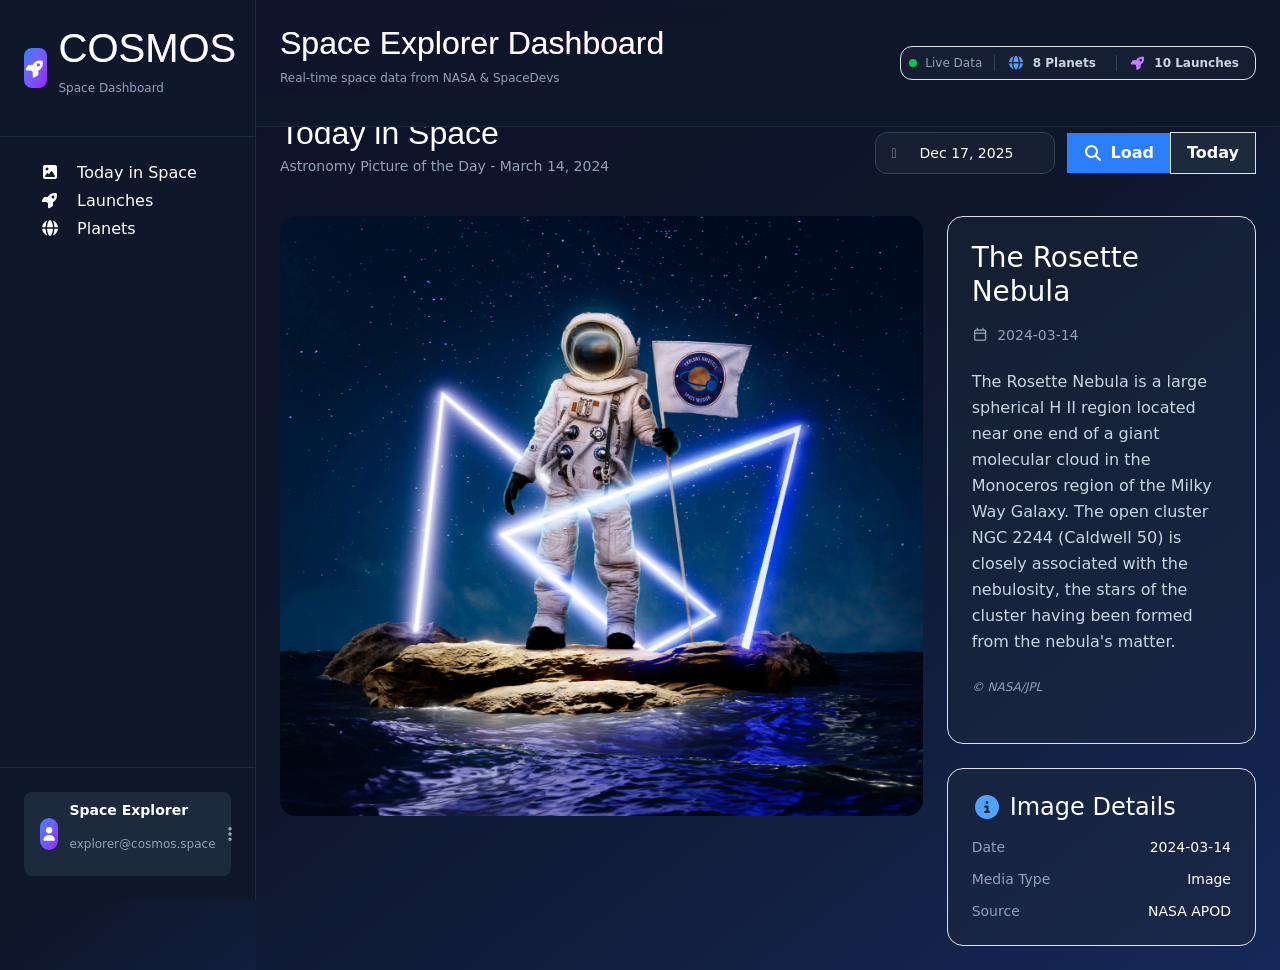
==== commit becc8a8c: "git" ====
--- a/index.html
+++ b/index.html
@@ -1,33 +1,7 @@
 <!DOCTYPE html>
-<html dir="rtl" lang="ar" class="dark" lang="en">
+<html lang="en">
 
 <head>
-  <meta charset="UTF-8" />
-  <meta name="viewport" content="width=device-width, initial-scale=1.0" />
-  <title>أحمد حسن | مطور واجهات أمامية</title>
-
-  <!-- SEO Meta Tags -->
-  <meta name="description"
-    content="مطور واجهات أمامية متخصص في React و Next.js و TypeScript. أبني تجارب رقمية استثنائية مع التركيز على الأداء وتجربة المستخدم." />
-  <meta name="keywords" content="مطور ويب, React, Next.js, TypeScript, تصميم واجهات, مطور أمامي" />
-  <meta name="author" content="أحمد حسن" />
-  <meta name="theme-color" content="#6366f1" />
-
-  <!-- Open Graph / Social Media -->
-  <meta property="og:type" content="website" />
-  <meta property="og:url" content="https://ahmedhasan.dev/" />
-  <meta property="og:title" content="أحمد حسن | مطور واجهات أمامية" />
-  <meta property="og:description"
-    content="مطور واجهات أمامية متخصص في React و Next.js و TypeScript. أبني تجارب رقمية استثنائية." />
-  <meta property="og:image" content="https://ahmedhasan.dev/og-image.png" />
-  <meta property="og:locale" content="ar_SA" />
-
-  <!-- Twitter Card -->
-  <meta name="twitter:card" content="summary_large_image" />
-  <meta name="twitter:url" content="https://ahmedhasan.dev/" />
-  <meta name="twitter:title" content="أحمد حسن | مطور واجهات أمامية" />
-  <meta name="twitter:description" content="مطور واجهات أمامية متخصص في React و Next.js و TypeScript." />
-  <meta name="twitter:image" content="https://ahmedhasan.dev/og-image.png" />
   <meta charset="UTF-8">
   <meta name="viewport" content="width=device-width, initial-scale=1.0">
   <title>Document</title>
@@ -45,1978 +19,1042 @@
 
 </head>
 
-<body>
-  class="font-tajawal bg-gradient-to-br from-slate-100 via-slate-50 to-slate-100 dark:from-slate-950 dark:via-slate-900
-  dark:to-slate-950 text-slate-900 dark:text-white transition-colors duration-300"
-  >
-  <!-- Skip to Content Link for Accessibility -->
-  <a href="#main-content"
-    class="skip-link sr-only focus:not-sr-only focus:absolute focus:top-4 focus:right-4 focus:z-[100] focus:bg-primary focus:text-white focus:px-4 focus:py-2 focus:rounded-lg">
-    تخطي إلى المحتوى الرئيسي
-  </a>
-
-  <nav id="header" role="navigation" aria-label="التنقل الرئيسي"
-    class="fixed top-0 left-0 right-0 bg-white/95 dark:bg-slate-950/95 backdrop-blur-md z-50 border-b border-slate-200 dark:border-slate-800 shadow-sm dark:shadow-none">
-    <div class="container mx-auto px-4 md:px-8 py-5 flex justify-between items-center">
-      <div class="flex items-center gap-3">
-        <div class="w-12 h-12 bg-linear-to-br from-primary to-secondary rounded-lg flex items-center justify-center"
-          aria-hidden="true">
-          <i class="fa-solid fa-code text-white text-xl"></i>
-        </div>
-        <div class="text-2xl font-bold bg-linear-to-r from-primary to-secondary bg-clip-text text-transparent">
-          أحمد حسن
-        </div>
-      </div>
-      <div class="nav-links flex gap-8 items-center" role="menubar">
-        <a class="text-slate-600 dark:text-slate-300 hover:text-primary transition-colors duration-300 text-lg"
-          href="#hero-section" role="menuitem">الرئيسية</a>
-        <a class="text-slate-600 dark:text-slate-300 hover:text-primary transition-colors duration-300 text-lg"
-          href="#about" role="menuitem">عني</a>
-        <a class="text-slate-600 dark:text-slate-300 hover:text-primary transition-colors duration-300 text-lg"
-          href="#portfolio" role="menuitem">الأعمال</a>
-        <a class="text-slate-600 dark:text-slate-300 hover:text-primary transition-colors duration-300 text-lg"
-          href="#experience" role="menuitem">الخبرة</a>
-        <a class="text-slate-600 dark:text-slate-300 hover:text-primary transition-colors duration-300 text-lg"
-          href="#testimonials" role="menuitem">التوصيات</a>
-        <a class="text-slate-600 dark:text-slate-300 hover:text-primary transition-colors duration-300 text-lg"
-          href="#contact" role="menuitem">تواصل</a>
-        <!-- Theme Toggle Button -->
-        <button id="theme-toggle-button"
-          class="relative w-16 h-8 bg-slate-200 dark:bg-slate-700 rounded-full transition-all duration-300 hover:ring-2 hover:ring-primary/50 focus:outline-none focus-visible:ring-2 focus-visible:ring-primary"
-          aria-label="تبديل الوضع الداكن" aria-pressed="false" type="button">
-          <!-- Toggle Circle with Icon -->
-          <span
-            class="theme-toggle-circle absolute top-1 left-1 w-6 h-6 bg-white dark:bg-slate-800 rounded-full shadow-md flex items-center justify-center transition-transform duration-300 dark:translate-x-8">
-            <!-- Sun Icon (visible in light mode) -->
-            <i class="fa-solid fa-sun text-amber-500 text-sm transition-all duration-300 dark:opacity-0 dark:rotate-90 dark:scale-0"
-              aria-hidden="true"></i>
-            <!-- Moon Icon (visible in dark mode) -->
-            <i class="fa-solid fa-moon text-indigo-400 text-sm absolute transition-all duration-300 opacity-0 -rotate-90 scale-0 dark:opacity-100 dark:rotate-0 dark:scale-100"
-              aria-hidden="true"></i>
-          </span>
-        </button>
+<body class="bg-linear-to-br from-space-dark via-slate-900 to-space-blue font-inter text-white">
+  <aside id="sidebar"
+    class="fixed top-0 left-0 h-full w-64 bg-slate-900 border-r border-slate-800 flex flex-col transition-transform duration-300 sidebar-mobile">
+    <div class="p-4 border-b border-slate-800">
+      <div class="flex items-center space-x-3">
+        <div class="w-10 h-10 bg-linear-to-br from-blue-500 to-purple-600 rounded-lg flex items-center justify-center">
+          <i class="fas fa-rocket text-white text-lg"></i>
+        </div>
+        <div>
+          <h1
+            class="text-lg font-space font-bold bg-linear-to-r from-blue-400 to-purple-500 bg-clip-text text-transparent">
+            COSMOS
+          </h1>
+          <p class="text-xs text-slate-400">Space Dashboard</p>
+        </div>
       </div>
     </div>
-  </nav>
-
-  <main id="main-content">
-    <!-- ============================================
-         HERO SECTION - Modern Split Layout Design
-         ============================================ -->
-    <section id="hero-section" class="relative min-h-screen flex items-center overflow-hidden pt-24 pb-16"
-      aria-labelledby="hero-title">
-      <!-- Background Elements -->
-      <div class="absolute inset-0 z-0">
-        <!-- Gradient Mesh Background -->
-        <div
-          class="absolute inset-0 bg-gradient-to-br from-slate-50 via-slate-100 to-slate-50 dark:from-slate-950 dark:via-slate-900 dark:to-slate-950">
-        </div>
-        <!-- Grid Pattern Overlay -->
-        <div class="absolute inset-0 opacity-[0.03] dark:opacity-[0.05]" style="
-              background-image: radial-gradient(
-                circle,
-                currentColor 1px,
-                transparent 1px
-              );
-              background-size: 40px 40px;
-            "></div>
+    <nav class="flex-1 p-4 space-y-1 overflow-y-auto">
+      <a href="#" data-section="today-in-space"
+        class="nav-link flex items-center space-x-3 px-3 py-2.5 bg-blue-500/10 text-blue-400 rounded-lg font-medium transition-colors">
+        <i class="fas fa-image w-5"></i>
+        <span>Today in Space</span>
+      </a>
+      <a href="#" data-section="launches"
+        class="nav-link flex items-center space-x-3 px-3 py-2.5 text-slate-300 hover:bg-slate-800 rounded-lg font-medium transition-colors">
+        <i class="fas fa-rocket w-5"></i>
+        <span>Launches</span>
+      </a>
+      <a href="#" data-section="planets"
+        class="nav-link flex items-center space-x-3 px-3 py-2.5 text-slate-300 hover:bg-slate-800 rounded-lg font-medium transition-colors">
+        <i class="fas fa-globe w-5"></i>
+        <span>Planets</span>
+      </a>
+    </nav>
+    <div class="p-4 border-t border-slate-800">
+      <div
+        class="flex items-center space-x-3 px-3 py-2 bg-slate-800 rounded-lg cursor-pointer hover:bg-slate-700 transition-colors">
+        <div class="w-8 h-8 bg-linear-to-br from-blue-500 to-purple-600 rounded-full flex items-center justify-center">
+          <i class="fas fa-user text-white text-sm"></i>
+        </div>
+        <div class="flex-1">
+          <p class="text-sm font-semibold">Space Explorer</p>
+          <p class="text-xs text-slate-400">explorer@cosmos.space</p>
+        </div>
+        <i class="fas fa-ellipsis-v text-slate-400"></i>
       </div>
-
-      <!-- Main Content -->
-      <div class="container mx-auto pt-40 lg:pt-0 px-4 md:px-8 z-10">
-        <div class="grid grid-cols-1 lg:grid-cols-2 gap-36 lg:gap-16 items-center">
-          <!-- Right Side - Text Content (RTL so it's first in DOM) -->
-          <div class="order-2 lg:order-1 text-center lg:text-right">
-            <!-- Status Badge -->
-            <div
-              class="inline-flex items-center gap-3 bg-gradient-to-l from-emerald-500/10 to-emerald-500/5 dark:from-emerald-500/20 dark:to-emerald-500/10 backdrop-blur-sm border border-emerald-500/30 rounded-full px-5 py-2.5 mb-8">
-              <span class="relative flex h-2.5 w-2.5">
-                <span
-                  class="animate-ping absolute inline-flex h-full w-full rounded-full bg-emerald-400 opacity-75"></span>
-                <span class="relative inline-flex rounded-full h-2.5 w-2.5 bg-emerald-500"></span>
-              </span>
-              <span class="text-sm font-semibold text-emerald-600 dark:text-emerald-400">متاح للشغل الحر</span>
-            </div>
-
-            <!-- Main Heading -->
-            <div class="mb-8">
-              <p class="text-xl md:text-2xl text-slate-500 dark:text-slate-400 mb-3 font-medium">
-                مرحباً، أنا 👋
+    </div>
+  </aside>
+  <header id="header"
+    class="fixed top-0 left-0 lg:left-64 right-0 z-40 bg-slate-900/95 backdrop-blur-md border-b border-slate-800">
+    <div class="px-4 lg:px-8 py-4">
+      <div class="flex items-center justify-between">
+        <div class="flex items-center space-x-3 lg:space-x-6">
+          <button id="sidebar-toggle"
+            class="lg:hidden w-10 h-10 flex items-center justify-center bg-slate-800 rounded-lg hover:bg-slate-700 transition-colors">
+            <i class="fas fa-bars text-white"></i>
+          </button>
+          <div>
+            <h2
+              class="text-lg lg:text-xl font-space font-bold bg-linear-to-r from-blue-400 via-purple-400 to-pink-400 bg-clip-text text-transparent">
+              Space Explorer Dashboard
+            </h2>
+            <p class="text-xs text-slate-400 mt-0.5 hidden sm:block">
+              Real-time space data from NASA & SpaceDevs
+            </p>
+          </div>
+        </div>
+        <div class="flex items-center space-x-2 md:space-x-4">
+          <div
+            class="flex items-center space-x-2 md:space-x-3 px-2 md:px-4 py-2 bg-slate-800/50 border border-slate-700 rounded-xl">
+            <div class="flex items-center space-x-1 md:space-x-2">
+              <div class="w-2 h-2 bg-green-500 rounded-full animate-pulse"></div>
+              <span class="text-xs text-slate-400 hidden sm:inline">Live Data</span>
+            </div>
+            <div class="w-px h-4 bg-slate-700 hidden sm:block"></div>
+            <div class="flex items-center space-x-1 md:space-x-2">
+              <i class="fas fa-globe text-blue-400 text-sm"></i>
+              <span class="text-xs text-slate-300 font-semibold hidden sm:inline">8 Planets</span>
+              <span class="text-xs text-slate-300 font-semibold sm:hidden">8</span>
+            </div>
+            <div class="w-px h-4 bg-slate-700 hidden sm:block"></div>
+            <div class="flex items-center space-x-1 md:space-x-2">
+              <i class="fas fa-rocket text-purple-400 text-sm"></i>
+              <span class="text-xs text-slate-300 font-semibold hidden sm:inline" id="launches-count">10 Launches</span>
+              <span class="text-xs text-slate-300 font-semibold sm:hidden" id="launches-count-mobile">10</span>
+            </div>
+          </div>
+        </div>
+      </div>
+    </div>
+  </header>
+
+  <div class="ml-0 lg:ml-64 mt-[90px]">
+    <section id="today-in-space" data-section="today-in-space"
+      class="app-section min-h-screen py-4 lg:py-8 px-4 lg:px-6 bg-slate-900/50">
+      <div class="max-w-7xl mx-auto">
+        <div class="flex flex-col sm:flex-row sm:items-center sm:justify-between gap-4 mb-6">
+          <div>
+            <h2 class="text-xl md:text-2xl font-space font-bold mb-1">
+              Today in Space
+            </h2>
+            <p id="apod-date" class="text-slate-400 text-xs md:text-sm">
+              Astronomy Picture of the Day - March 14, 2024
+            </p>
+          </div>
+          <div class="flex items-center space-x-2 md:space-x-3">
+            <label for="apod-date-input" class="date-input-wrapper">
+              <input type="date" id="apod-date-input" class="custom-date-input" value="2024-03-14" max=""
+                min="1995-06-16" />
+              <span class="text-sm">Dec 17, 2025</span>
+            </label>
+            <button id="load-date-btn"
+              class="px-3 md:px-4 py-2 bg-blue-500 rounded-xl hover:bg-blue-600 transition-colors font-semibold text-sm flex items-center space-x-1 md:space-x-2">
+              <i class="fas fa-search"></i>
+              <span class="hidden sm:inline">Load</span>
+            </button>
+            <button id="today-apod-btn"
+              class="px-3 md:px-4 py-2 bg-slate-800 border border-slate-700 rounded-xl hover:bg-slate-700 transition-colors font-semibold text-sm">
+              Today
+            </button>
+          </div>
+        </div>
+        <div class="grid grid-cols-1 xl:grid-cols-3 gap-4 md:gap-6 lg:gap-8">
+          <div class="xl:col-span-2">
+            <div id="apod-image-container"
+              class="relative rounded-2xl overflow-hidden group h-[300px] md:h-[400px] lg:h-[600px] bg-slate-800/50 flex items-center justify-center">
+              <div id="apod-loading" class="text-center hidden">
+                <i class="fas fa-spinner fa-spin text-4xl text-blue-400 mb-4"></i>
+                <p class="text-slate-400">Loading today's image...</p>
+              </div>
+              <!-- Using a placeholder image or one from assets if available. Using a reliable external placeholder for now or a relative path if we knew one. Sticking to a colored placeholder div if no image, but let's try a realistic placeholder or just the rocket icon style used elsewhere if we want to be safe. But user wants design. I'll use a relative path assuming assets exist or a generic space placeholder. -->
+              <img id="apod-image" class="w-full h-full object-cover" src="./images.jpg/placeholder.webp"
+                alt="Astronomy Picture of the Day" />
+              <div
+                class="absolute inset-0 bg-linear-to-t from-black/80 via-transparent to-transparent opacity-0 group-hover:opacity-100 transition-opacity">
+                <div class="absolute bottom-6 left-6 right-6">
+                  <button
+                    class="w-full py-3 bg-white/10 backdrop-blur-md rounded-lg font-semibold hover:bg-white/20 transition-colors">
+                    <i class="fas fa-expand mr-2"></i>View Full Resolution
+                  </button>
+                </div>
+              </div>
+            </div>
+          </div>
+          <div class="space-y-4 md:space-y-6">
+            <div class="bg-slate-800/50 border border-slate-700 rounded-xl md:rounded-2xl p-4 md:p-6">
+              <h3 id="apod-title" class="text-lg md:text-2xl font-semibold mb-3 md:mb-4">
+                The Rosette Nebula
+              </h3>
+              <div class="flex items-center space-x-4 mb-4 text-sm text-slate-400">
+                <span id="apod-date-detail"><i class="far fa-calendar mr-2"></i>2024-03-14</span>
+              </div>
+              <p id="apod-explanation" class="text-slate-300 leading-relaxed mb-4">
+                The Rosette Nebula is a large spherical H II region located
+                near one end of a giant molecular cloud in the Monoceros
+                region of the Milky Way Galaxy. The open cluster NGC 2244
+                (Caldwell 50) is closely associated with the nebulosity, the
+                stars of the cluster having been formed from the nebula's
+                matter.
               </p>
-              <h1 id="hero-title" class="text-4xl md:text-6xl lg:text-7xl font-black leading-tight">
-                <span class="relative inline-block">
-                  <span
-                    class="bg-gradient-to-l pb-8 from-primary via-secondary to-accent bg-clip-text text-transparent bg-[length:200%_auto] animate-gradient">
-                    أحمد حسن
-                  </span>
-                </span>
-              </h1>
-            </div>
-
-            <!-- Role Badge -->
-            <div
-              class="inline-flex items-center gap-3 bg-white dark:bg-slate-800 border border-slate-200 dark:border-slate-700 px-5 py-2.5 rounded-full mb-8">
-              <div
-                class="w-8 h-8 bg-gradient-to-br from-primary to-secondary rounded-full flex items-center justify-center">
-                <i class="fa-solid fa-code text-white text-sm"></i>
-              </div>
-              <span class="font-bold text-slate-800 dark:text-white">Frontend Developer</span>
-            </div>
-
-            <!-- Description -->
-            <p
-              class="text-lg md:text-xl text-slate-600 dark:text-slate-400 mb-10 max-w-xl mx-auto lg:mx-0 lg:mr-0 leading-relaxed">
-              بحول أفكارك لـ
-              <span class="text-primary font-semibold">تجارب رقمية مميزة</span>. متخصص في بناء مواقع وتطبيقات ويب حديثة
-              بأحدث التقنيات.
-            </p>
-
-            <!-- CTA Buttons -->
-            <div class="flex flex-wrap justify-center lg:justify-end gap-4 mb-10">
-              <a href="#portfolio"
-                class="group relative inline-flex items-center gap-3 bg-gradient-to-l from-primary to-secondary px-8 py-4 rounded-2xl text-lg font-bold text-white overflow-hidden transition-all duration-300 hover:-translate-y-1">
-                <span class="relative z-10">استكشف أعمالي</span>
-                <i
-                  class="fa-solid fa-arrow-left relative z-10 transition-transform duration-300 group-hover:-translate-x-2"></i>
-                <div
-                  class="absolute inset-0 bg-gradient-to-l from-secondary to-accent opacity-0 group-hover:opacity-100 transition-opacity duration-300">
-                </div>
-              </a>
-              <a href="#contact"
-                class="group inline-flex items-center gap-3 bg-white dark:bg-slate-800 border-2 border-slate-200 dark:border-slate-700 text-slate-800 dark:text-white px-8 py-4 rounded-2xl text-lg font-bold transition-all duration-300 hover:border-primary hover:text-primary hover:-translate-y-1 hover:shadow-lg">
-                <span>تواصل معي</span>
-                <i
-                  class="fa-solid fa-paper-plane transition-transform duration-300 group-hover:-translate-y-1 group-hover:translate-x-1"></i>
-              </a>
-            </div>
-
-            <!-- Tech Stack -->
-            <div class="flex flex-wrap justify-center lg:justify-end gap-2">
-              <div
-                class="flex items-center gap-2 px-4 py-2.5 bg-white dark:bg-slate-800 rounded-xl border border-slate-200 dark:border-slate-700 shadow-sm hover:shadow-md hover:border-[#61DAFB] transition-all duration-300 group">
-                <i
-                  class="fa-brands fa-react text-xl text-[#61DAFB] group-hover:rotate-180 transition-transform duration-500"></i>
-                <span class="text-sm font-semibold text-slate-700 dark:text-slate-300">React</span>
-              </div>
-              <div
-                class="flex items-center gap-2 px-4 py-2.5 bg-white dark:bg-slate-800 rounded-xl border border-slate-200 dark:border-slate-700 shadow-sm hover:shadow-md hover:border-[#3178C6] transition-all duration-300 group">
-                <svg class="w-5 h-5 text-[#3178C6]" viewBox="0 0 24 24" fill="currentColor">
-                  <path
-                    d="M1.125 0C.502 0 0 .502 0 1.125v21.75C0 23.498.502 24 1.125 24h21.75c.623 0 1.125-.502 1.125-1.125V1.125C24 .502 23.498 0 22.875 0zm17.363 9.75c.612 0 1.154.037 1.627.111a6.38 6.38 0 0 1 1.306.34v2.458a3.95 3.95 0 0 0-.643-.361 5.093 5.093 0 0 0-.717-.26 5.453 5.453 0 0 0-1.426-.2c-.3 0-.573.028-.819.086a2.1 2.1 0 0 0-.623.242c-.17.104-.3.229-.393.374a.888.888 0 0 0-.14.49c0 .196.053.373.156.529.104.156.252.304.443.444s.423.276.696.41c.273.135.582.274.926.416.47.197.892.407 1.266.628.374.222.695.473.963.753.268.279.472.598.614.957.142.359.214.776.214 1.253 0 .657-.125 1.21-.373 1.656a3.033 3.033 0 0 1-1.012 1.085 4.38 4.38 0 0 1-1.487.596c-.566.12-1.163.18-1.79.18a9.916 9.916 0 0 1-1.84-.164 5.544 5.544 0 0 1-1.512-.493v-2.63a5.033 5.033 0 0 0 3.237 1.2c.333 0 .624-.03.872-.09.249-.06.456-.144.623-.25.166-.108.29-.234.373-.38a1.023 1.023 0 0 0-.074-1.089 2.12 2.12 0 0 0-.537-.5 5.597 5.597 0 0 0-.807-.444 27.72 27.72 0 0 0-1.007-.436c-.918-.383-1.602-.852-2.053-1.405-.45-.553-.676-1.222-.676-2.005 0-.614.123-1.141.369-1.582.246-.441.58-.804 1.004-1.089a4.494 4.494 0 0 1 1.47-.629 7.536 7.536 0 0 1 1.77-.201zm-15.113.188h9.563v2.166H9.506v9.646H6.789v-9.646H3.375z" />
-                </svg>
-                <span class="text-sm font-semibold text-slate-700 dark:text-slate-300">TypeScript</span>
-              </div>
-              <div
-                class="flex items-center gap-2 px-4 py-2.5 bg-white dark:bg-slate-800 rounded-xl border border-slate-200 dark:border-slate-700 shadow-sm hover:shadow-md hover:border-[#38BDF8] transition-all duration-300 group">
-                <svg class="w-5 h-5 text-[#38BDF8]" viewBox="0 0 24 24" fill="currentColor">
-                  <path
-                    d="M12.001,4.8c-3.2,0-5.2,1.6-6,4.8c1.2-1.6,2.6-2.2,4.2-1.8c0.913,0.228,1.565,0.89,2.288,1.624 C13.666,10.618,15.027,12,18.001,12c3.2,0,5.2-1.6,6-4.8c-1.2,1.6-2.6,2.2-4.2,1.8c-0.913-0.228-1.565-0.89-2.288-1.624 C16.337,6.182,14.976,4.8,12.001,4.8z M6.001,12c-3.2,0-5.2,1.6-6,4.8c1.2-1.6,2.6-2.2,4.2-1.8c0.913,0.228,1.565,0.89,2.288,1.624 c1.177,1.194,2.538,2.576,5.512,2.576c3.2,0,5.2-1.6,6-4.8c-1.2,1.6-2.6,2.2-4.2,1.8c-0.913-0.228-1.565-0.89-2.288-1.624 C10.337,13.382,8.976,12,6.001,12z" />
-                </svg>
-                <span class="text-sm font-semibold text-slate-700 dark:text-slate-300">Tailwind</span>
-              </div>
-              <div
-                class="flex items-center gap-2 px-4 py-2.5 bg-white dark:bg-slate-800 rounded-xl border border-slate-200 dark:border-slate-700 shadow-sm hover:shadow-md hover:border-black dark:hover:border-white transition-all duration-300 group">
-                <svg class="w-5 h-5" viewBox="0 0 24 24" fill="currentColor">
-                  <path
-                    d="M11.572 0c-.176 0-.31.001-.358.007a19.76 19.76 0 0 1-.364.033C7.443.346 4.25 2.185 2.228 5.012a11.875 11.875 0 0 0-2.119 5.243c-.096.659-.108.854-.108 1.747s.012 1.089.108 1.748c.652 4.506 3.86 8.292 8.209 9.695.779.25 1.6.422 2.534.525.363.04 1.935.04 2.299 0 1.611-.178 2.977-.577 4.323-1.264.207-.106.247-.134.219-.158-.02-.013-.9-1.193-1.955-2.62l-1.919-2.592-2.404-3.558a338.739 338.739 0 0 0-2.422-3.556c-.009-.002-.018 1.579-.023 3.51-.007 3.38-.01 3.515-.052 3.595a.426.426 0 0 1-.206.214c-.075.037-.14.044-.495.044H7.81l-.108-.068a.438.438 0 0 1-.157-.171l-.05-.106.006-4.703.007-4.705.072-.092a.645.645 0 0 1 .174-.143c.096-.047.134-.051.54-.051.478 0 .558.018.682.154.035.038 1.337 1.999 2.895 4.361a10760.433 10760.433 0 0 0 4.735 7.17l1.9 2.879.096-.063a12.317 12.317 0 0 0 2.466-2.163 11.944 11.944 0 0 0 2.824-6.134c.096-.66.108-.854.108-1.748 0-.893-.012-1.088-.108-1.747-.652-4.506-3.859-8.292-8.208-9.695a12.597 12.597 0 0 0-2.499-.523A33.119 33.119 0 0 0 11.572 0zm4.069 7.217c.347 0 .408.005.486.047a.473.473 0 0 1 .237.277c.018.06.023 1.365.018 4.304l-.006 4.218-.744-1.14-.746-1.14v-3.066c0-1.982.01-3.097.023-3.15a.478.478 0 0 1 .233-.296c.096-.05.13-.054.5-.054z" />
-                </svg>
-                <span class="text-sm font-semibold text-slate-700 dark:text-slate-300">Next.js</span>
-              </div>
-            </div>
-          </div>
-
-          <!-- Left Side - Visual Element -->
-          <div class="order-1 lg:order-2 relative flex justify-center lg:justify-start">
-            <!-- Decorative Ring -->
-            <div class="absolute inset-0 flex items-center justify-center">
-              <div
-                class="w-[350px] h-[350px] md:w-[450px] md:h-[450px] rounded-full border-2 border-dashed border-primary/30 animate-spin"
-                style="animation-duration: 30s"></div>
-            </div>
-            <div class="absolute inset-0 flex items-center justify-center">
-              <div
-                class="w-[280px] h-[280px] md:w-[380px] md:h-[380px] rounded-full border-2 border-secondary/20 animate-spin"
-                style="animation-duration: 20s; animation-direction: reverse"></div>
-            </div>
-
-            <!-- Profile Image Container -->
-            <div class="relative z-10">
-              <!-- Gradient Border Ring -->
-              <div
-                class="absolute -inset-3 bg-gradient-to-br from-primary via-secondary to-accent rounded-full opacity-75 blur-sm animate-pulse">
-              </div>
-              <div class="absolute -inset-2 bg-gradient-to-br from-primary via-secondary to-accent rounded-full"></div>
-
-              <!-- Profile Image -->
-              <div
-                class="relative w-64 h-64 md:w-80 md:h-80 rounded-full overflow-hidden bg-slate-200 dark:bg-slate-800 border-4 border-white dark:border-slate-900">
-                <img class="w-full h-full object-cover" fetchpriority="high" decoding="async"
-                  src="./images.jpg/hero-section-img-Dsy3Av-w.webp" alt="أحمد حسن - مطور واجهات أمامية" />
-              </div>
-
-              <!-- Floating Badges around image -->
-              <div
-                class="absolute -top-4 -right-4 bg-white dark:bg-slate-800 rounded-2xl p-3 shadow-xl border border-slate-200 dark:border-slate-700 animate-bounce"
-                style="animation-duration: 3s" aria-hidden="true">
-                <i class="fa-brands fa-react text-3xl text-[#61DAFB]"></i>
-              </div>
-              <div
-                class="absolute top-1/4 -left-6 bg-white dark:bg-slate-800 rounded-2xl p-3 shadow-xl border border-slate-200 dark:border-slate-700 animate-bounce"
-                style="animation-duration: 2.5s; animation-delay: 0.5s" aria-hidden="true">
-                <i class="fa-brands fa-vuejs text-3xl text-[#4FC08D]"></i>
-              </div>
-              <div
-                class="absolute -bottom-4 -right-4 bg-white dark:bg-slate-800 rounded-2xl p-3 shadow-xl border border-slate-200 dark:border-slate-700 animate-bounce"
-                style="animation-duration: 3.5s; animation-delay: 1s" aria-hidden="true">
-                <i class="fa-brands fa-figma text-3xl text-[#F24E1E]"></i>
-              </div>
-              <div
-                class="absolute bottom-1/4 -left-6 bg-white dark:bg-slate-800 rounded-2xl p-3 shadow-xl border border-slate-200 dark:border-slate-700 animate-bounce"
-                style="animation-duration: 2s; animation-delay: 1.5s" aria-hidden="true">
-                <i class="fa-solid fa-code text-3xl text-primary"></i>
-              </div>
-            </div>
-          </div>
-        </div>
-
-        <!-- Scroll Indicator -->
-        <a href="#about"
-          class="absolute bottom-4 left-1/2 -translate-x-1/2 hidden md:flex flex-col items-center gap-2 animate-bounce hover:text-primary transition-colors duration-300"
-          aria-label="انتقل إلى قسم عني">
-          <span class="text-sm text-slate-500 dark:text-slate-400 hover:text-primary">اكتشف المزيد</span>
-          <div
-            class="w-6 h-10 rounded-full border-2 border-slate-400 dark:border-slate-600 hover:border-primary flex justify-center pt-2 transition-colors duration-300">
-            <div class="w-1.5 h-3 bg-primary rounded-full animate-pulse"></div>
-          </div>
-        </a>
+              <div id="apod-copyright" class="text-xs text-slate-400 italic mb-4">
+                &copy; NASA/JPL
+              </div>
+            </div>
+            <div class="bg-slate-800/50 border border-slate-700 rounded-2xl p-6">
+              <h4 class="font-semibold mb-3 flex items-center">
+                <i class="fas fa-info-circle text-blue-400 mr-2"></i>
+                Image Details
+              </h4>
+              <div class="space-y-3 text-sm">
+                <div class="flex justify-between">
+                  <span class="text-slate-400">Date</span>
+                  <span id="apod-date-info" class="font-medium">2024-03-14</span>
+                </div>
+                <div class="flex justify-between">
+                  <span class="text-slate-400">Media Type</span>
+                  <span id="apod-media-type" class="font-medium">Image</span>
+                </div>
+                <div class="flex justify-between">
+                  <span class="text-slate-400">Source</span>
+                  <span class="font-medium">NASA APOD</span>
+                </div>
+              </div>
+            </div>
+          </div>
+        </div>
       </div>
     </section>
 
-    <section id="about" class="py-24 px-4 md:px-8 bg-white dark:bg-slate-900/50 relative overflow-hidden"
-      aria-labelledby="about-title">
-      <!-- Background decorations -->
-      <div class="absolute top-0 left-1/4 w-96 h-96 bg-primary rounded-full filter blur-3xl opacity-10"></div>
-      <div class="absolute bottom-0 right-1/4 w-80 h-80 bg-secondary rounded-full filter blur-3xl opacity-10"></div>
-
-      <div class="container mx-auto max-w-7xl relative z-10">
-        <!-- Section Header -->
-        <div class="text-center mb-16">
-          <span class="text-primary text-lg font-medium mb-3 block">من أنا</span>
-          <h2 class="text-5xl font-black mb-4">
-            عن
-            <span class="bg-gradient-to-l from-primary to-secondary bg-clip-text text-transparent">أحمد حسن</span>
+    <section id="launches" data-section="launches" class="app-section hidden py-4 lg:py-8 px-4 lg:px-6 bg-slate-900/50">
+      <div class="max-w-7xl mx-auto">
+        <div class="mb-6 md:mb-8">
+          <h2 class="text-2xl md:text-3xl font-space font-bold mb-2">
+            Upcoming Launches
           </h2>
-          <div class="w-24 h-1.5 bg-gradient-to-l from-primary to-secondary mx-auto rounded-full"></div>
-        </div>
-
-        <!-- Main Content Grid -->
-        <div class="grid grid-cols-1 lg:grid-cols-2 gap-12 items-start">
-          <!-- Right Side (RTL) - Clean About Design -->
-          <div class="space-y-8">
-            <!-- Personal Story -->
-            <div class="relative">
-              <!-- Large decorative quote -->
-              <div class="absolute -top-4 -right-2 text-8xl text-primary/10 font-serif leading-none">
-                "
-              </div>
-
-              <div class="relative z-10">
-                <h3 class="text-3xl font-black mb-6 text-slate-800 dark:text-white">
-                  بحب أحول الأفكار
-                  <span class="text-primary">لواقع رقمي</span>
-                </h3>
-                <p class="text-lg text-slate-600 dark:text-slate-300 leading-relaxed mb-4">
-                  مطور واجهات أمامية بخبرة +8 سنوات في بناء تطبيقات ويب حديثة
-                  وتصميم تجارب مستخدم استثنائية.
-                </p>
-                <p class="text-lg text-slate-600 dark:text-slate-300 leading-relaxed">
-                  بشتغل بأحدث التقنيات زي React و Next.js و TypeScript عشان
-                  أقدم حلول عالية الجودة وتعدي التوقعات.
-                </p>
-              </div>
-            </div>
-
-            <!-- Simple Timeline -->
-            <div class="flex items-center gap-4 flex-wrap">
-              <div class="flex items-center gap-2 bg-gray-200 dark:bg-slate-800 px-4 py-2 rounded-full">
-                <i class="fa-solid fa-graduation-cap text-primary"></i>
-                <span class="text-sm font-medium">حاسبات ومعلومات</span>
-              </div>
-              <div class="flex items-center gap-2 bg-gray-200 dark:bg-slate-800 px-4 py-2 rounded-full">
-                <i class="fa-solid fa-briefcase text-secondary"></i>
-                <span class="text-sm font-medium">+50 مشروع</span>
-              </div>
-              <div class="flex items-center gap-2 bg-gray-200 dark:bg-slate-800 px-4 py-2 rounded-full">
-                <i class="fa-solid fa-users text-accent"></i>
-                <span class="text-sm font-medium">+35 عميل سعيد</span>
-              </div>
-            </div>
-
-            <!-- Services List -->
+          <p class="text-slate-400 text-sm md:text-base">
+            Real-time tracking of the next missions to space
+          </p>
+        </div>
+        <div id="featured-launch" class="mb-8">
+          <!-- STATIC FEATURED LAUNCH -->
+          <div
+            class="relative bg-slate-800/30 border border-slate-700 rounded-3xl overflow-hidden group hover:border-blue-500/50 transition-all">
             <div
-              class="bg-slate-50 dark:bg-slate-800/40 backdrop-blur-sm rounded-2xl p-6 border border-slate-200 dark:border-slate-700">
-              <h4 class="font-bold text-lg mb-4 flex items-center gap-2">
-                ما أقدمه
-                <i class="fa-solid fa-rocket text-primary"></i>
-              </h4>
-              <div class="space-y-3">
-                <div class="flex items-center gap-3 text-slate-600 dark:text-slate-300">
-                  <span class="w-2 h-2 bg-primary rounded-full"></span>
-                  <span>تطوير تطبيقات ويب متكاملة بـ React & Next.js</span>
-                </div>
-                <div class="flex items-center gap-3 text-slate-600 dark:text-slate-300">
-                  <span class="w-2 h-2 bg-secondary rounded-full"></span>
-                  <span>تصميم واجهات مستخدم حديثة وجذابة</span>
-                </div>
-                <div class="flex items-center gap-3 text-slate-600 dark:text-slate-300">
-                  <span class="w-2 h-2 bg-accent rounded-full"></span>
-                  <span>تحسين الأداء وسرعة التحميل</span>
-                </div>
-                <div class="flex items-center gap-3 text-slate-600 dark:text-slate-300">
-                  <span class="w-2 h-2 bg-emerald-500 rounded-full"></span>
-                  <span>تطوير مواقع متوافقة مع جميع الأجهزة</span>
-                </div>
-              </div>
-            </div>
-          </div>
-
-          <!-- Left Side (RTL) - Terminal + Quick Info -->
-          <div class="space-y-6">
-            <!-- Code Terminal Card -->
-            <div
-              class="bg-slate-900 dark:bg-slate-950 rounded-2xl overflow-hidden shadow-2xl border border-slate-700 hover:shadow-primary/20 hover:border-slate-600 transition-all duration-500 transform hover:-translate-y-1">
-              <!-- Terminal Header -->
-              <div class="flex items-center gap-2 px-4 py-3 bg-slate-800 border-b border-slate-700">
-                <div class="w-3 h-3 rounded-full bg-red-500"></div>
-                <div class="w-3 h-3 rounded-full bg-yellow-500"></div>
-                <div class="w-3 h-3 rounded-full bg-green-500"></div>
-                <span class="text-slate-400 text-sm mr-4 font-mono">ahmed.js</span>
-              </div>
-              <!-- Terminal Content -->
-              <div class="p-6 font-mono text-sm md:text-base leading-relaxed overflow-x-auto text-slate-200" dir="ltr">
-                <p class="text-slate-500">// من أنا باختصار</p>
-                <p class="mt-3">
-                  <span class="text-purple-400">const</span>
-                  <span class="text-blue-400">ahmed</span> = {
-                </p>
-                <p class="ml-4">
-                  <span class="text-green-400">name</span>:
-                  <span class="text-yellow-400">"أحمد حسن"</span>,
-                </p>
-                <p class="ml-4">
-                  <span class="text-green-400">title</span>:
-                  <span class="text-yellow-400">"Frontend Developer"</span>,
-                </p>
-                <p class="ml-4">
-                  <span class="text-green-400">experience</span>:
-                  <span class="text-orange-400">8</span> +
-                  <span class="text-yellow-400">" years"</span>,
-                </p>
-                <p class="ml-4">
-                  <span class="text-green-400">location</span>:
-                  <span class="text-yellow-400">"Cairo, Egypt 🇪🇬"</span>,
-                </p>
-                <p class="ml-4">
-                  <span class="text-green-400">skills</span>: [
-                </p>
-                <p class="ml-8">
-                  <span class="text-yellow-400">"React"</span>,
-                  <span class="text-yellow-400">"Next.js"</span>,
-                </p>
-                <p class="ml-8">
-                  <span class="text-yellow-400">"TypeScript"</span>,
-                  <span class="text-yellow-400">"Tailwind"</span>
-                </p>
-                <p class="ml-4">],</p>
-                <p class="ml-4">
-                  <span class="text-green-400">passion</span>:
-                  <span class="text-yellow-400">"Creating pixel-perfect UIs"</span>,
-                </p>
-                <p class="ml-4">
-                  <span class="text-green-400">available</span>:
-                  <span class="text-blue-400">true</span>,
-                </p>
-                <p class="ml-4">
-                  <span class="text-green-400">hireable</span>:
-                  <span class="text-blue-400">true</span>
-                </p>
-                <p>};</p>
-                <p class="mt-4">
-                  <span class="text-purple-400">export default</span>
-                  <span class="text-blue-400">ahmed</span>;
-                </p>
-              </div>
-            </div>
-
-            <!-- Quick Stats Row -->
-            <div class="grid grid-cols-3 gap-4">
-              <div
-                class="bg-slate-50 dark:bg-slate-800/80 backdrop-blur-sm rounded-2xl p-5 text-center border border-slate-200 dark:border-slate-700 hover:border-primary transition-all duration-300">
-                <div class="text-3xl font-black text-primary mb-1">50+</div>
-                <div class="text-sm text-slate-600 dark:text-slate-400">
-                  مشروع
-                </div>
-              </div>
-              <div
-                class="bg-slate-50 dark:bg-slate-800/80 backdrop-blur-sm rounded-2xl p-5 text-center border border-slate-200 dark:border-slate-700 hover:border-secondary transition-all duration-300">
-                <div class="text-3xl font-black text-secondary mb-1">8+</div>
-                <div class="text-sm text-slate-600 dark:text-slate-400">
-                  سنوات
-                </div>
-              </div>
-              <div
-                class="bg-slate-50 dark:bg-slate-800/80 backdrop-blur-sm rounded-2xl p-5 text-center border border-slate-200 dark:border-slate-700 hover:border-accent transition-all duration-300">
-                <div class="text-3xl font-black text-accent mb-1">35+</div>
-                <div class="text-sm text-slate-600 dark:text-slate-400">
-                  عميل
-                </div>
-              </div>
-            </div>
-
-            <!-- Social Links -->
-            <div class="flex gap-4 justify-center lg:justify-end">
-              <a href="#"
-                class="w-12 h-12 bg-slate-50 dark:bg-slate-800 rounded-xl flex items-center justify-center hover:bg-primary hover:text-white transition-all duration-300 border border-slate-200 dark:border-slate-700"
-                aria-label="GitHub">
-                <i class="fa-brands fa-github text-xl" aria-hidden="true"></i>
-              </a>
-              <a href="#"
-                class="w-12 h-12 bg-slate-50 dark:bg-slate-800 rounded-xl flex items-center justify-center hover:bg-[#0A66C2] hover:text-white transition-all duration-300 border border-slate-200 dark:border-slate-700"
-                aria-label="LinkedIn">
-                <i class="fa-brands fa-linkedin text-xl" aria-hidden="true"></i>
-              </a>
-              <a href="#"
-                class="w-12 h-12 bg-slate-50 dark:bg-slate-800 rounded-xl flex items-center justify-center hover:bg-[#1DA1F2] hover:text-white transition-all duration-300 border border-slate-200 dark:border-slate-700"
-                aria-label="Twitter">
-                <i class="fa-brands fa-twitter text-xl" aria-hidden="true"></i>
-              </a>
-              <a href="#"
-                class="w-12 h-12 bg-slate-50 dark:bg-slate-800 rounded-xl flex items-center justify-center hover:bg-[#EA4C89] hover:text-white transition-all duration-300 border border-slate-200 dark:border-slate-700"
-                aria-label="Dribbble">
-                <i class="fa-brands fa-dribbble text-xl" aria-hidden="true"></i>
-              </a>
+              class="absolute inset-0 bg-linear-to-r from-blue-500/10 via-purple-500/10 to-pink-500/10 opacity-0 group-hover:opacity-100 transition-opacity">
+            </div>
+            <div class="relative grid grid-cols-1 lg:grid-cols-2 gap-6 p-8">
+              <div class="flex flex-col justify-between">
+                <div>
+                  <div class="flex items-center gap-3 mb-4">
+                    <span
+                      class="px-4 py-1.5 bg-blue-500/20 text-blue-400 rounded-full text-sm font-semibold flex items-center gap-2">
+                      <i class="fas fa-star"></i>
+                      Featured Launch
+                    </span>
+                    <span class="px-4 py-1.5 bg-green-500/20 text-green-400 rounded-full text-sm font-semibold">
+                      Go
+                    </span>
+                  </div>
+                  <h3 class="text-3xl font-bold mb-3 leading-tight">
+                    Starship Flight 3
+                  </h3>
+                  <div class="flex flex-col xl:flex-row xl:items-center gap-4 mb-6 text-slate-400">
+                    <div class="flex items-center gap-2">
+                      <i class="fas fa-building"></i>
+                      <span>SpaceX</span>
+                    </div>
+                    <div class="flex items-center gap-2">
+                      <i class="fas fa-rocket"></i>
+                      <span>Starship</span>
+                    </div>
+                  </div>
+                  <div
+                    class="inline-flex items-center gap-3 px-6 py-3 bg-linear-to-r from-blue-500/20 to-purple-500/20 rounded-xl mb-6">
+                    <i class="fas fa-clock text-2xl text-blue-400"></i>
+                    <div>
+                      <p class="text-2xl font-bold text-blue-400">2</p>
+                      <p class="text-xs text-slate-400">Days Until Launch</p>
+                    </div>
+                  </div>
+                  <div class="grid xl:grid-cols-2 gap-4 mb-6">
+                    <div class="bg-slate-900/50 rounded-xl p-4">
+                      <p class="text-xs text-slate-400 mb-1 flex items-center gap-2">
+                        <i class="fas fa-calendar"></i>
+                        Launch Date
+                      </p>
+                      <p class="font-semibold">March 14, 2024</p>
+                    </div>
+                    <div class="bg-slate-900/50 rounded-xl p-4">
+                      <p class="text-xs text-slate-400 mb-1 flex items-center gap-2">
+                        <i class="fas fa-clock"></i>
+                        Launch Time
+                      </p>
+                      <p class="font-semibold">12:00 PM UTC</p>
+                    </div>
+                    <div class="bg-slate-900/50 rounded-xl p-4">
+                      <p class="text-xs text-slate-400 mb-1 flex items-center gap-2">
+                        <i class="fas fa-map-marker-alt"></i>
+                        Location
+                      </p>
+                      <p class="font-semibold text-sm">Starbase, Texas</p>
+                    </div>
+                    <div class="bg-slate-900/50 rounded-xl p-4">
+                      <p class="text-xs text-slate-400 mb-1 flex items-center gap-2">
+                        <i class="fas fa-globe"></i>
+                        Country
+                      </p>
+                      <p class="font-semibold">USA</p>
+                    </div>
+                  </div>
+                  <p class="text-slate-300 leading-relaxed mb-6">
+                    The third integrated flight test of Starship. The
+                    prototype for the heavy-lift launch vehicle is currently
+                    being built by SpaceX.
+                  </p>
+                </div>
+                <div class="flex flex-col md:flex-row gap-3">
+                  <button
+                    class="flex-1 self-start md:self-center px-6 py-3 bg-blue-500 rounded-xl hover:bg-blue-600 transition-colors font-semibold flex items-center justify-center gap-2">
+                    <i class="fas fa-info-circle"></i>
+                    View Full Details
+                  </button>
+                  <div class="icons self-end md:self-center">
+                    <button class="px-4 py-3 bg-slate-700 rounded-xl hover:bg-slate-600 transition-colors">
+                      <i class="far fa-heart"></i>
+                    </button>
+                    <button class="px-4 py-3 bg-slate-700 rounded-xl hover:bg-slate-600 transition-colors">
+                      <i class="fas fa-bell"></i>
+                    </button>
+                  </div>
+                </div>
+              </div>
+              <div class="relative">
+                <div class="relative h-full min-h-[400px] rounded-2xl overflow-hidden bg-slate-900/50">
+                  <!-- Placeholder image/icon since we can't load external images reliably without correct URLs -->
+                  <div class="flex items-center justify-center h-full min-h-[400px] bg-slate-800">
+                    <i class="fas fa-rocket text-9xl text-slate-700/50"></i>
+                  </div>
+                  <div class="absolute inset-0 bg-linear-to-t from-slate-900 via-transparent to-transparent"></div>
+                </div>
+              </div>
+            </div>
+          </div>
+        </div>
+        <div class="mb-6">
+          <h3 class="text-xl font-semibold mb-4">All Upcoming Launches</h3>
+        </div>
+        <div id="launches-grid" class="grid grid-cols-1 md:grid-cols-2 lg:grid-cols-3 gap-6">
+          <!-- STATIC LAUNCH CARD 1 -->
+          <div
+            class="bg-slate-800/50 border border-slate-700 rounded-2xl overflow-hidden hover:border-blue-500/30 transition-all group cursor-pointer">
+            <div class="relative h-48 bg-slate-900/50 flex items-center justify-center">
+              <i class="fas fa-space-shuttle text-5xl text-slate-700"></i>
+              <div class="absolute top-3 right-3">
+                <span class="px-3 py-1 bg-green-500/90 text-white backdrop-blur-sm rounded-full text-xs font-semibold">
+                  Go
+                </span>
+              </div>
+            </div>
+            <div class="p-5">
+              <div class="mb-3">
+                <h4 class="font-bold text-lg mb-2 line-clamp-2 group-hover:text-blue-400 transition-colors">
+                  Falcon 9 Block 5 | Starlink Group 6-44
+                </h4>
+                <p class="text-sm text-slate-400 flex items-center gap-2">
+                  <i class="fas fa-building text-xs"></i>
+                  SpaceX
+                </p>
+              </div>
+              <div class="space-y-2 mb-4">
+                <div class="flex items-center gap-2 text-sm">
+                  <i class="fas fa-calendar text-slate-500 w-4"></i>
+                  <span class="text-slate-300">Mar 15, 2024</span>
+                </div>
+                <div class="flex items-center gap-2 text-sm">
+                  <i class="fas fa-clock text-slate-500 w-4"></i>
+                  <span class="text-slate-300">23:00 UTC</span>
+                </div>
+                <div class="flex items-center gap-2 text-sm">
+                  <i class="fas fa-rocket text-slate-500 w-4"></i>
+                  <span class="text-slate-300">Falcon 9</span>
+                </div>
+                <div class="flex items-center gap-2 text-sm">
+                  <i class="fas fa-map-marker-alt text-slate-500 w-4"></i>
+                  <span class="text-slate-300 line-clamp-1">KSC, LC-39A</span>
+                </div>
+              </div>
+              <div class="flex items-center gap-2 pt-4 border-t border-slate-700">
+                <button
+                  class="flex-1 px-4 py-2 bg-slate-700 rounded-lg hover:bg-slate-600 transition-colors text-sm font-semibold">
+                  Details
+                </button>
+                <button class="px-3 py-2 bg-slate-700 rounded-lg hover:bg-slate-600 transition-colors">
+                  <i class="far fa-heart"></i>
+                </button>
+              </div>
+            </div>
+          </div>
+          <!-- STATIC LAUNCH CARD 2 -->
+          <div
+            class="bg-slate-800/50 border border-slate-700 rounded-2xl overflow-hidden hover:border-blue-500/30 transition-all group cursor-pointer">
+            <div class="relative h-48 bg-slate-900/50 flex items-center justify-center">
+              <i class="fas fa-rocket text-5xl text-slate-700"></i>
+              <div class="absolute top-3 right-3">
+                <span class="px-3 py-1 bg-yellow-500/90 text-white backdrop-blur-sm rounded-full text-xs font-semibold">
+                  TBC
+                </span>
+              </div>
+            </div>
+            <div class="p-5">
+              <div class="mb-3">
+                <h4 class="font-bold text-lg mb-2 line-clamp-2 group-hover:text-blue-400 transition-colors">
+                  Electron | "Owl Night Long"
+                </h4>
+                <p class="text-sm text-slate-400 flex items-center gap-2">
+                  <i class="fas fa-building text-xs"></i>
+                  Rocket Lab
+                </p>
+              </div>
+              <div class="space-y-2 mb-4">
+                <div class="flex items-center gap-2 text-sm">
+                  <i class="fas fa-calendar text-slate-500 w-4"></i>
+                  <span class="text-slate-300">Mar 16, 2024</span>
+                </div>
+                <div class="flex items-center gap-2 text-sm">
+                  <i class="fas fa-clock text-slate-500 w-4"></i>
+                  <span class="text-slate-300">09:15 UTC</span>
+                </div>
+                <div class="flex items-center gap-2 text-sm">
+                  <i class="fas fa-rocket text-slate-500 w-4"></i>
+                  <span class="text-slate-300">Electron</span>
+                </div>
+                <div class="flex items-center gap-2 text-sm">
+                  <i class="fas fa-map-marker-alt text-slate-500 w-4"></i>
+                  <span class="text-slate-300 line-clamp-1">Mahia Peninsula, NZ</span>
+                </div>
+              </div>
+              <div class="flex items-center gap-2 pt-4 border-t border-slate-700">
+                <button
+                  class="flex-1 px-4 py-2 bg-slate-700 rounded-lg hover:bg-slate-600 transition-colors text-sm font-semibold">
+                  Details
+                </button>
+                <button class="px-3 py-2 bg-slate-700 rounded-lg hover:bg-slate-600 transition-colors">
+                  <i class="far fa-heart"></i>
+                </button>
+              </div>
+            </div>
+          </div>
+          <!-- STATIC LAUNCH CARD 3 -->
+          <div
+            class="bg-slate-800/50 border border-slate-700 rounded-2xl overflow-hidden hover:border-blue-500/30 transition-all group cursor-pointer">
+            <div class="relative h-48 bg-slate-900/50 flex items-center justify-center">
+              <i class="fas fa-satellite-dish text-5xl text-slate-700"></i>
+              <div class="absolute top-3 right-3">
+                <span class="px-3 py-1 bg-blue-500/90 text-white backdrop-blur-sm rounded-full text-xs font-semibold">
+                  TBD
+                </span>
+              </div>
+            </div>
+            <div class="p-5">
+              <div class="mb-3">
+                <h4 class="font-bold text-lg mb-2 line-clamp-2 group-hover:text-blue-400 transition-colors">
+                  Ariane 6 | Maiden Flight
+                </h4>
+                <p class="text-sm text-slate-400 flex items-center gap-2">
+                  <i class="fas fa-building text-xs"></i>
+                  Arianespace
+                </p>
+              </div>
+              <div class="space-y-2 mb-4">
+                <div class="flex items-center gap-2 text-sm">
+                  <i class="fas fa-calendar text-slate-500 w-4"></i>
+                  <span class="text-slate-300">June 2024</span>
+                </div>
+                <div class="flex items-center gap-2 text-sm">
+                  <i class="fas fa-clock text-slate-500 w-4"></i>
+                  <span class="text-slate-300">TBD</span>
+                </div>
+                <div class="flex items-center gap-2 text-sm">
+                  <i class="fas fa-rocket text-slate-500 w-4"></i>
+                  <span class="text-slate-300">Ariane 62</span>
+                </div>
+                <div class="flex items-center gap-2 text-sm">
+                  <i class="fas fa-map-marker-alt text-slate-500 w-4"></i>
+                  <span class="text-slate-300 line-clamp-1">Guiana Space Centre</span>
+                </div>
+              </div>
+              <div class="flex items-center gap-2 pt-4 border-t border-slate-700">
+                <button
+                  class="flex-1 px-4 py-2 bg-slate-700 rounded-lg hover:bg-slate-600 transition-colors text-sm font-semibold">
+                  Details
+                </button>
+                <button class="px-3 py-2 bg-slate-700 rounded-lg hover:bg-slate-600 transition-colors">
+                  <i class="far fa-heart"></i>
+                </button>
+              </div>
             </div>
           </div>
         </div>
       </div>
     </section>
 
-    <section id="skills-section" class="py-24 px-4 md:px-8 bg-slate-50 dark:bg-transparent relative overflow-hidden"
-      aria-labelledby="skills-title">
-      <div class="absolute bottom-0 right-1/3 w-96 h-96 bg-secondary rounded-full filter blur-3xl opacity-10"></div>
-      <div class="container mx-auto max-w-7xl relative z-10">
-        <div class="text-center mb-16">
-          <span class="text-secondary text-lg font-medium mb-3 block">ما أتقنه</span>
-          <h2 id="skills-title" class="text-5xl font-black mb-4">
-            المهارات و
-            <span class="bg-linear-to-r from-secondary to-accent bg-clip-text text-transparent">التقنيات</span>
+    <section id="planets" data-section="planets" class="app-section hidden py-4 lg:py-8 px-4 lg:px-6 bg-slate-900/50">
+      <div class="max-w-7xl mx-auto">
+        <div class="mb-4 md:mb-6">
+          <h2 class="text-xl md:text-2xl font-space font-bold mb-1">
+            Explore Our Solar System
           </h2>
-          <div class="w-24 h-1.5 bg-linear-to-r from-secondary to-accent mx-auto rounded-full"></div>
-        </div>
-
-        <div class="grid grid-cols-1 md:grid-cols-2 lg:grid-cols-3 gap-8">
-          <div
-            class="bg-white dark:bg-slate-800/30 backdrop-blur-sm rounded-2xl p-8 border border-slate-300 dark:border-slate-700 hover:border-primary transition-all duration-300 hover:transform hover:scale-105">
-            <div class="flex items-center justify-between mb-6">
-              <h3 class="text-2xl font-bold">React.js</h3>
-              <i class="fa-brands fa-react text-4xl text-primary" aria-hidden="true"></i>
-            </div>
-            <div class="w-full bg-slate-200 dark:bg-slate-700 rounded-full h-3 mb-3" role="progressbar"
-              aria-valuenow="95" aria-valuemin="0" aria-valuemax="100" aria-label="مستوى المهارة في React.js">
-              <div class="bg-linear-to-r from-primary to-secondary h-3 rounded-full" style="width: 95%"></div>
-            </div>
-            <p class="text-slate-500 dark:text-slate-400">
-              خبرة متقدمة في بناء تطبيقات React معقدة
-            </p>
-          </div>
-
-          <div
-            class="bg-slate-50 dark:bg-slate-800/30 backdrop-blur-sm rounded-2xl p-8 border border-slate-300 dark:border-slate-700 hover:border-secondary transition-all duration-300 hover:transform hover:scale-105">
-            <div class="flex items-center justify-between mb-6">
-              <h3 class="text-2xl font-bold">Next.js</h3>
-              <i class="fa-solid fa-n text-4xl text-secondary" aria-hidden="true"></i>
-            </div>
-            <div class="w-full bg-slate-200 dark:bg-slate-700 rounded-full h-3 mb-3" role="progressbar"
-              aria-valuenow="90" aria-valuemin="0" aria-valuemax="100" aria-label="مستوى المهارة في Next.js">
-              <div class="bg-linear-to-r from-secondary to-accent h-3 rounded-full" style="width: 90%"></div>
-            </div>
-            <p class="text-slate-500 dark:text-slate-400">
-              تطوير تطبيقات SSR وSSG متقدمة
-            </p>
-          </div>
-
-          <div
-            class="bg-slate-50 dark:bg-slate-800/30 backdrop-blur-sm rounded-2xl p-8 border border-slate-300 dark:border-slate-700 hover:border-accent transition-all duration-300 hover:transform hover:scale-105">
-            <div class="flex items-center justify-between mb-6">
-              <h3 class="text-2xl font-bold">TypeScript</h3>
-              <i class="fa-solid fa-code text-4xl text-accent" aria-hidden="true"></i>
-            </div>
-            <div class="w-full bg-slate-200 dark:bg-slate-700 rounded-full h-3 mb-3" role="progressbar"
-              aria-valuenow="88" aria-valuemin="0" aria-valuemax="100" aria-label="مستوى المهارة في TypeScript">
-              <div class="bg-linear-to-r from-accent to-primary h-3 rounded-full" style="width: 88%"></div>
-            </div>
-            <p class="text-slate-500 dark:text-slate-400">
-              كتابة كود آمن ومنظم بشكل احترافي
-            </p>
-          </div>
-
-          <div
-            class="bg-white dark:bg-slate-800/30 backdrop-blur-sm rounded-2xl p-8 border border-slate-300 dark:border-slate-700 hover:border-primary transition-all duration-300 hover:transform hover:scale-105">
-            <div class="flex items-center justify-between mb-6">
-              <h3 class="text-2xl font-bold">Tailwind CSS</h3>
-              <i class="fa-solid fa-wind text-4xl text-primary" aria-hidden="true"></i>
-            </div>
-            <div class="w-full bg-slate-200 dark:bg-slate-700 rounded-full h-3 mb-3" role="progressbar"
-              aria-valuenow="97" aria-valuemin="0" aria-valuemax="100" aria-label="مستوى المهارة في Tailwind CSS">
-              <div class="bg-linear-to-r from-primary to-secondary h-3 rounded-full" style="width: 97%"></div>
-            </div>
-            <p class="text-slate-500 dark:text-slate-400">
-              تصميم واجهات حديثة بسرعة عالية
-            </p>
-          </div>
-
-          <div
-            class="bg-slate-50 dark:bg-slate-800/30 backdrop-blur-sm rounded-2xl p-8 border border-slate-300 dark:border-slate-700 hover:border-secondary transition-all duration-300 hover:transform hover:scale-105">
-            <div class="flex items-center justify-between mb-6">
-              <h3 class="text-2xl font-bold">Node.js</h3>
-              <i class="fa-brands fa-node-js text-4xl text-secondary" aria-hidden="true"></i>
-            </div>
-            <div class="w-full bg-slate-200 dark:bg-slate-700 rounded-full h-3 mb-3" role="progressbar"
-              aria-valuenow="85" aria-valuemin="0" aria-valuemax="100" aria-label="مستوى المهارة في Node.js">
-              <div class="bg-linear-to-r from-secondary to-accent h-3 rounded-full" style="width: 85%"></div>
-            </div>
-            <p class="text-slate-500 dark:text-slate-400">
-              بناء APIs وخدمات الخلفية
-            </p>
-          </div>
-
-          <div
-            class="bg-slate-50 dark:bg-slate-800/30 backdrop-blur-sm rounded-2xl p-8 border border-slate-300 dark:border-slate-700 hover:border-accent transition-all duration-300 hover:transform hover:scale-105">
-            <div class="flex items-center justify-between mb-6">
-              <h3 class="text-2xl font-bold">Figma</h3>
-              <i class="fa-brands fa-figma text-4xl text-accent" aria-hidden="true"></i>
-            </div>
-            <div class="w-full bg-slate-200 dark:bg-slate-700 rounded-full h-3 mb-3" role="progressbar"
-              aria-valuenow="92" aria-valuemin="0" aria-valuemax="100" aria-label="مستوى المهارة في Figma">
-              <div class="bg-linear-to-r from-accent to-primary h-3 rounded-full" style="width: 92%"></div>
-            </div>
-            <p class="text-slate-500 dark:text-slate-400">
-              تصميم واجهات احترافية ونماذج تفاعلية
-            </p>
-          </div>
-        </div>
-
-        <div class="mt-16 grid grid-cols-2 md:grid-cols-4 gap-6">
-          <div
-            class="text-center p-6 bg-slate-100 dark:bg-slate-800/20 rounded-xl border border-slate-300 dark:border-slate-700">
-            <i class="fa-brands fa-html5 text-5xl text-orange-500 mb-3"></i>
-            <p class="text-slate-600 dark:text-slate-300 font-medium">
-              HTML5
-            </p>
-          </div>
-          <div
-            class="text-center p-6 bg-slate-100 dark:bg-slate-800/20 rounded-xl border border-slate-300 dark:border-slate-700">
-            <i class="fa-brands fa-css3-alt text-5xl text-blue-500 mb-3"></i>
-            <p class="text-slate-600 dark:text-slate-300 font-medium">CSS3</p>
-          </div>
-          <div
-            class="text-center p-6 bg-slate-100 dark:bg-slate-800/20 rounded-xl border border-slate-300 dark:border-slate-700">
-            <i class="fa-brands fa-js text-5xl text-yellow-400 mb-3"></i>
-            <p class="text-slate-600 dark:text-slate-300 font-medium">
-              JavaScript
-            </p>
-          </div>
-          <div
-            class="text-center p-6 bg-slate-100 dark:bg-slate-800/20 rounded-xl border border-slate-300 dark:border-slate-700">
-            <i class="fa-brands fa-git-alt text-5xl text-red-500 mb-3"></i>
-            <p class="text-slate-600 dark:text-slate-300 font-medium">Git</p>
+          <p class="text-slate-400 text-xs md:text-sm">
+            Discover the planets, moons, and celestial bodies in our cosmic
+            neighborhood
+          </p>
+        </div>
+        <div id="planets-grid"
+          class="grid grid-cols-2 sm:grid-cols-4 md:grid-cols-4 xl:grid-cols-8 gap-3 md:gap-4 mb-8 md:mb-12">
+          <!-- Mercury -->
+          <div
+            class="planet-card bg-slate-800/50 border border-slate-700 rounded-2xl p-4 transition-all cursor-pointer group"
+            data-planet-id="mercury" style="--planet-color: #eab308" onmouseover="this.style.borderColor='#eab30880'"
+            onmouseout="this.style.borderColor='#334155'">
+            <div class="relative mb-3 h-24 flex items-center justify-center">
+              <img class="w-20 h-20 object-contain group-hover:scale-110 transition-transform"
+                src="./images.jpg/mercury.png" alt="Mercury" />
+            </div>
+            <h4 class="font-semibold text-center text-sm">Mercury</h4>
+            <p class="text-xs text-slate-400 text-center">0.39 AU</p>
+          </div>
+          <!-- Venus -->
+          <div
+            class="planet-card bg-slate-800/50 border border-slate-700 rounded-2xl p-4 transition-all cursor-pointer group"
+            data-planet-id="venus" style="--planet-color: #f97316" onmouseover="this.style.borderColor='#f9731680'"
+            onmouseout="this.style.borderColor='#334155'">
+            <div class="relative mb-3 h-24 flex items-center justify-center">
+              <img class="w-20 h-20 object-contain group-hover:scale-110 transition-transform"
+                src="./images.jpg/venus.png" alt="Venus" />
+            </div>
+            <h4 class="font-semibold text-center text-sm">Venus</h4>
+            <p class="text-xs text-slate-400 text-center">0.72 AU</p>
+          </div>
+          <!-- Earth -->
+          <div
+            class="planet-card bg-slate-800/50 border border-slate-700 rounded-2xl p-4 transition-all cursor-pointer group"
+            data-planet-id="earth" style="--planet-color: #3b82f6" onmouseover="this.style.borderColor='#3b82f680'"
+            onmouseout="this.style.borderColor='#334155'">
+            <div class="relative mb-3 h-24 flex items-center justify-center">
+              <img class="w-20 h-20 object-contain group-hover:scale-110 transition-transform"
+                src="./images.jpg/earth.png" alt="Earth" />
+            </div>
+            <h4 class="font-semibold text-center text-sm">Earth</h4>
+            <p class="text-xs text-slate-400 text-center">1.00 AU</p>
+          </div>
+          <!-- Mars -->
+          <div
+            class="planet-card bg-slate-800/50 border border-slate-700 rounded-2xl p-4 transition-all cursor-pointer group"
+            data-planet-id="mars" style="--planet-color: #ef4444" onmouseover="this.style.borderColor='#ef444480'"
+            onmouseout="this.style.borderColor='#334155'">
+            <div class="relative mb-3 h-24 flex items-center justify-center">
+              <img class="w-20 h-20 object-contain group-hover:scale-110 transition-transform"
+                src="./images.jpg/mars.png" alt="Mars" />
+            </div>
+            <h4 class="font-semibold text-center text-sm">Mars</h4>
+            <p class="text-xs text-slate-400 text-center">1.52 AU</p>
+          </div>
+          <!-- Jupiter -->
+          <div
+            class="planet-card bg-slate-800/50 border border-slate-700 rounded-2xl p-4 transition-all cursor-pointer group"
+            data-planet-id="jupiter" style="--planet-color: #fb923c" onmouseover="this.style.borderColor='#fb923c80'"
+            onmouseout="this.style.borderColor='#334155'">
+            <div class="relative mb-3 h-24 flex items-center justify-center">
+              <img class="w-20 h-20 object-contain group-hover:scale-110 transition-transform"
+                src="./images.jpg/jupiter.png" alt="Jupiter" />
+            </div>
+            <h4 class="font-semibold text-center text-sm">Jupiter</h4>
+            <p class="text-xs text-slate-400 text-center">5.20 AU</p>
+          </div>
+          <!-- Saturn -->
+          <div
+            class="planet-card bg-slate-800/50 border border-slate-700 rounded-2xl p-4 transition-all cursor-pointer group"
+            data-planet-id="saturn" style="--planet-color: #facc15" onmouseover="this.style.borderColor='#facc1580'"
+            onmouseout="this.style.borderColor='#334155'">
+            <div class="relative mb-3 h-24 flex items-center justify-center">
+              <img class="w-20 h-20 object-contain group-hover:scale-110 transition-transform"
+                src="./images.jpg/saturn.png" alt="Saturn" />
+            </div>
+            <h4 class="font-semibold text-center text-sm">Saturn</h4>
+            <p class="text-xs text-slate-400 text-center">9.58 AU</p>
+          </div>
+          <!-- Uranus -->
+          <div
+            class="planet-card bg-slate-800/50 border border-slate-700 rounded-2xl p-4 transition-all cursor-pointer group"
+            data-planet-id="uranus" style="--planet-color: #06b6d4" onmouseover="this.style.borderColor='#06b6d480'"
+            onmouseout="this.style.borderColor='#334155'">
+            <div class="relative mb-3 h-24 flex items-center justify-center">
+              <img class="w-20 h-20 object-contain group-hover:scale-110 transition-transform"
+                src="./images.jpg/uranus.png" alt="Uranus" />
+            </div>
+            <h4 class="font-semibold text-center text-sm">Uranus</h4>
+            <p class="text-xs text-slate-400 text-center">19.22 AU</p>
+          </div>
+          <!-- Neptune -->
+          <div
+            class="planet-card bg-slate-800/50 border border-slate-700 rounded-2xl p-4 transition-all cursor-pointer group"
+            data-planet-id="neptune" style="--planet-color: #2563eb" onmouseover="this.style.borderColor='#2563eb80'"
+            onmouseout="this.style.borderColor='#334155'">
+            <div class="relative mb-3 h-24 flex items-center justify-center">
+              <img class="w-20 h-20 object-contain group-hover:scale-110 transition-transform"
+                src="./images.jpg/neptune.png" alt="Neptune" />
+            </div>
+            <h4 class="font-semibold text-center text-sm">Neptune</h4>
+            <p class="text-xs text-slate-400 text-center">30.05 AU</p>
+          </div>
+        </div>
+        <div class="grid grid-cols-1 xl:grid-cols-3 gap-4 md:gap-6">
+          <div
+            class="xl:col-span-2 bg-slate-800/50 border border-slate-700 rounded-xl md:rounded-2xl p-4 md:p-6 lg:p-8">
+            <div class="flex flex-col xl:flex-row xl:items-start space-y-4 xl:space-y-0">
+              <div class="relative h-48 w-48 md:h-64 md:w-64 shrink-0 mx-auto xl:mr-6">
+                <img id="planet-detail-image" class="w-full h-full object-contain" src="./images.jpg/earth.png"
+                  alt="earth planet detailed realistic render with clouds and continents" />
+              </div>
+              <div class="flex-1">
+                <div class="flex items-center justify-between mb-3 md:mb-4">
+                  <h3 id="planet-detail-name" class="text-2xl md:text-3xl font-space font-bold">
+                    Earth
+                  </h3>
+                  <button class="w-10 h-10 bg-slate-700 rounded-lg hover:bg-slate-600 transition-colors">
+                    <i class="far fa-heart"></i>
+                  </button>
+                </div>
+                <p id="planet-detail-description"
+                  class="text-slate-300 mb-4 md:mb-6 leading-relaxed text-sm md:text-base">
+                  Earth is the third planet from the Sun and the only
+                  astronomical object known to harbor life. About 29% of
+                  Earth's surface is land consisting of continents and
+                  islands. The remaining 71% is covered with water, mostly by
+                  oceans, seas, gulfs, and other salt-water bodies, but also
+                  by lakes, rivers, and other fresh water, which together
+                  constitute the hydrosphere.
+                </p>
+              </div>
+            </div>
+            <div class="grid grid-cols-2 gap-2 md:gap-4 mt-4">
+              <div class="bg-slate-900/50 rounded-lg p-3 md:p-4">
+                <p class="text-xs text-slate-400 mb-1 flex items-center gap-1">
+                  <i class="fas fa-ruler text-xs"></i>
+                  <span class="text-xs">Semimajor Axis</span>
+                </p>
+                <p id="planet-distance" class="text-sm md:text-lg font-semibold">
+                  149.6M km
+                </p>
+              </div>
+              <div class="bg-slate-900/50 rounded-lg p-4">
+                <p class="text-xs text-slate-400 mb-1 flex items-center gap-1">
+                  <i class="fas fa-circle"></i>
+                  Mean Radius
+                </p>
+                <p id="planet-radius" class="text-lg font-semibold">
+                  6,371 km
+                </p>
+              </div>
+              <div class="bg-slate-900/50 rounded-lg p-4">
+                <p class="text-xs text-slate-400 mb-1 flex items-center gap-1">
+                  <i class="fas fa-weight"></i>
+                  Mass
+                </p>
+                <p id="planet-mass" class="text-lg font-semibold">
+                  5.97 × 10²⁴ kg
+                </p>
+              </div>
+              <div class="bg-slate-900/50 rounded-lg p-4">
+                <p class="text-xs text-slate-400 mb-1 flex items-center gap-1">
+                  <i class="fas fa-compress"></i>
+                  Density
+                </p>
+                <p id="planet-density" class="text-lg font-semibold">
+                  5.51 g/cm³
+                </p>
+              </div>
+              <div class="bg-slate-900/50 rounded-lg p-4">
+                <p class="text-xs text-slate-400 mb-1 flex items-center gap-1">
+                  <i class="fas fa-sync-alt"></i>
+                  Orbital Period
+                </p>
+                <p id="planet-orbital-period" class="text-lg font-semibold">
+                  365.25 days
+                </p>
+              </div>
+              <div class="bg-slate-900/50 rounded-lg p-4">
+                <p class="text-xs text-slate-400 mb-1 flex items-center gap-1">
+                  <i class="fas fa-redo"></i>
+                  Rotation Period
+                </p>
+                <p id="planet-rotation" class="text-lg font-semibold">
+                  24 hours
+                </p>
+              </div>
+              <div class="bg-slate-900/50 rounded-lg p-4">
+                <p class="text-xs text-slate-400 mb-1 flex items-center gap-1">
+                  <i class="fas fa-moon"></i>
+                  Moons
+                </p>
+                <p id="planet-moons" class="text-lg font-semibold">1</p>
+              </div>
+              <div class="bg-slate-900/50 rounded-lg p-4">
+                <p class="text-xs text-slate-400 mb-1 flex items-center gap-1">
+                  <i class="fas fa-arrows-alt-v"></i>
+                  Gravity
+                </p>
+                <p id="planet-gravity" class="text-lg font-semibold">
+                  9.8 m/s²
+                </p>
+              </div>
+            </div>
+          </div>
+          <div class="space-y-6">
+            <div class="bg-slate-800/50 border border-slate-700 rounded-2xl p-6">
+              <h4 class="font-semibold mb-4 flex items-center">
+                <i class="fas fa-user-astronaut text-purple-400 mr-2"></i>
+                Discovery Info
+              </h4>
+              <div class="space-y-3 text-sm">
+                <div class="flex justify-between items-center py-2 border-b border-slate-700">
+                  <span class="text-slate-400">Discovered By</span>
+                  <span id="planet-discoverer" class="font-semibold text-right">Known since antiquity</span>
+                </div>
+                <div class="flex justify-between items-center py-2 border-b border-slate-700">
+                  <span class="text-slate-400">Discovery Date</span>
+                  <span id="planet-discovery-date" class="font-semibold">Ancient</span>
+                </div>
+                <div class="flex justify-between items-center py-2 border-b border-slate-700">
+                  <span class="text-slate-400">Body Type</span>
+                  <span id="planet-body-type" class="font-semibold">Planet</span>
+                </div>
+                <div class="flex justify-between items-center py-2">
+                  <span class="text-slate-400">Volume</span>
+                  <span id="planet-volume" class="font-semibold">N/A</span>
+                </div>
+              </div>
+            </div>
+            <div class="bg-slate-800/50 border border-slate-700 rounded-2xl p-6">
+              <h4 class="font-semibold mb-4 flex items-center">
+                <i class="fas fa-lightbulb text-yellow-400 mr-2"></i>
+                Quick Facts
+              </h4>
+              <ul id="planet-facts" class="space-y-3 text-sm">
+                <li class="flex items-start">
+                  <i class="fas fa-check text-green-400 mt-1 mr-2"></i>
+                  <span class="text-slate-300">Only known planet with liquid water</span>
+                </li>
+                <li class="flex items-start">
+                  <i class="fas fa-check text-green-400 mt-1 mr-2"></i>
+                  <span class="text-slate-300">Atmosphere contains 78% nitrogen</span>
+                </li>
+                <li class="flex items-start">
+                  <i class="fas fa-check text-green-400 mt-1 mr-2"></i>
+                  <span class="text-slate-300">Magnetic field protects from solar wind</span>
+                </li>
+                <li class="flex items-start">
+                  <i class="fas fa-check text-green-400 mt-1 mr-2"></i>
+                  <span class="text-slate-300">Formed 4.54 billion years ago</span>
+                </li>
+              </ul>
+            </div>
+            <div class="bg-slate-800/50 border border-slate-700 rounded-2xl p-6">
+              <h4 class="font-semibold mb-4 flex items-center">
+                <i class="fas fa-satellite text-blue-400 mr-2"></i>
+                Orbital Characteristics
+              </h4>
+              <div class="space-y-3 text-sm">
+                <div class="flex justify-between items-center py-2 border-b border-slate-700">
+                  <span class="text-slate-400">Perihelion</span>
+                  <span id="planet-perihelion" class="font-semibold">147.1M km</span>
+                </div>
+                <div class="flex justify-between items-center py-2 border-b border-slate-700">
+                  <span class="text-slate-400">Aphelion</span>
+                  <span id="planet-aphelion" class="font-semibold">152.1M km</span>
+                </div>
+                <div class="flex justify-between items-center py-2 border-b border-slate-700">
+                  <span class="text-slate-400">Eccentricity</span>
+                  <span id="planet-eccentricity" class="font-semibold">0.0167</span>
+                </div>
+                <div class="flex justify-between items-center py-2 border-b border-slate-700">
+                  <span class="text-slate-400">Inclination</span>
+                  <span id="planet-inclination" class="font-semibold">0.00°</span>
+                </div>
+                <div class="flex justify-between items-center py-2 border-b border-slate-700">
+                  <span class="text-slate-400">Axial Tilt</span>
+                  <span id="planet-axial-tilt" class="font-semibold">23.44°</span>
+                </div>
+                <div class="flex justify-between items-center py-2 border-b border-slate-700">
+                  <span class="text-slate-400">Avg Temperature</span>
+                  <span id="planet-temp" class="font-semibold">15°C</span>
+                </div>
+                <div class="flex justify-between items-center py-2">
+                  <span class="text-slate-400">Escape Velocity</span>
+                  <span id="planet-escape" class="font-semibold">11.2 km/s</span>
+                </div>
+              </div>
+            </div>
+            <button class="w-full py-3 bg-blue-500 rounded-lg hover:bg-blue-600 transition-colors font-semibold">
+              <i class="fas fa-book mr-2"></i>Learn More
+            </button>
+          </div>
+        </div>
+        <div class="mt-8">
+          <h2 class="text-xl md:text-2xl font-space font-bold mb-4 md:mb-6">
+            Planet Comparison
+          </h2>
+          <div class="bg-slate-800/50 border border-slate-700 rounded-xl md:rounded-2xl overflow-hidden">
+            <div class="overflow-x-auto custom-scrollbar">
+              <table class="w-full min-w-[800px]">
+                <thead class="bg-slate-900/50">
+                  <tr>
+                    <th
+                      class="px-4 md:px-6 py-3 md:py-4 text-left text-xs md:text-sm font-semibold whitespace-nowrap sticky left-0 bg-slate-900 z-10">
+                      Planet
+                    </th>
+                    <th class="px-4 md:px-6 py-3 md:py-4 text-left text-xs md:text-sm font-semibold whitespace-nowrap">
+                      Distance (AU)
+                    </th>
+                    <th class="px-4 md:px-6 py-3 md:py-4 text-left text-xs md:text-sm font-semibold whitespace-nowrap">
+                      Diameter (km)
+                    </th>
+                    <th class="px-4 md:px-6 py-3 md:py-4 text-left text-xs md:text-sm font-semibold whitespace-nowrap">
+                      Mass (Earth=1)
+                    </th>
+                    <th class="px-4 md:px-6 py-3 md:py-4 text-left text-xs md:text-sm font-semibold whitespace-nowrap">
+                      Orbital Period
+                    </th>
+                    <th class="px-4 md:px-6 py-3 md:py-4 text-left text-xs md:text-sm font-semibold whitespace-nowrap">
+                      Moons
+                    </th>
+                    <th class="px-4 md:px-6 py-3 md:py-4 text-left text-xs md:text-sm font-semibold whitespace-nowrap">
+                      Type
+                    </th>
+                  </tr>
+                </thead>
+                <tbody id="planet-comparison-tbody" class="divide-y divide-slate-700">
+                  <!-- Mercury -->
+                  <tr class="hover:bg-slate-800/30 transition-colors">
+                    <td class="px-4 md:px-6 py-3 md:py-4 sticky left-0 bg-slate-800 z-10">
+                      <div class="flex items-center space-x-2 md:space-x-3">
+                        <div class="w-6 h-6 md:w-8 md:h-8 rounded-full flex-shrink-0" style="background-color: #eab308">
+                        </div>
+                        <span class="font-semibold text-sm md:text-base whitespace-nowrap">Mercury</span>
+                      </div>
+                    </td>
+                    <td class="px-4 md:px-6 py-3 md:py-4 text-slate-300 text-sm md:text-base whitespace-nowrap">
+                      0.39
+                    </td>
+                    <td class="px-4 md:px-6 py-3 md:py-4 text-slate-300 text-sm md:text-base whitespace-nowrap">
+                      4,879
+                    </td>
+                    <td class="px-4 md:px-6 py-3 md:py-4 text-slate-300 text-sm md:text-base whitespace-nowrap">
+                      0.055
+                    </td>
+                    <td class="px-4 md:px-6 py-3 md:py-4 text-slate-300 text-sm md:text-base whitespace-nowrap">
+                      88 days
+                    </td>
+                    <td class="px-4 md:px-6 py-3 md:py-4 text-slate-300 text-sm md:text-base whitespace-nowrap">
+                      0
+                    </td>
+                    <td class="px-4 md:px-6 py-3 md:py-4 whitespace-nowrap">
+                      <span class="px-2 py-1 rounded text-xs bg-orange-500/50 text-orange-200">Terrestrial</span>
+                    </td>
+                  </tr>
+                  <!-- Venus -->
+                  <tr class="hover:bg-slate-800/30 transition-colors">
+                    <td class="px-4 md:px-6 py-3 md:py-4 sticky left-0 bg-slate-800 z-10">
+                      <div class="flex items-center space-x-2 md:space-x-3">
+                        <div class="w-6 h-6 md:w-8 md:h-8 rounded-full flex-shrink-0" style="background-color: #f97316">
+                        </div>
+                        <span class="font-semibold text-sm md:text-base whitespace-nowrap">Venus</span>
+                      </div>
+                    </td>
+                    <td class="px-4 md:px-6 py-3 md:py-4 text-slate-300 text-sm md:text-base whitespace-nowrap">
+                      0.72
+                    </td>
+                    <td class="px-4 md:px-6 py-3 md:py-4 text-slate-300 text-sm md:text-base whitespace-nowrap">
+                      12,104
+                    </td>
+                    <td class="px-4 md:px-6 py-3 md:py-4 text-slate-300 text-sm md:text-base whitespace-nowrap">
+                      0.815
+                    </td>
+                    <td class="px-4 md:px-6 py-3 md:py-4 text-slate-300 text-sm md:text-base whitespace-nowrap">
+                      225 days
+                    </td>
+                    <td class="px-4 md:px-6 py-3 md:py-4 text-slate-300 text-sm md:text-base whitespace-nowrap">
+                      0
+                    </td>
+                    <td class="px-4 md:px-6 py-3 md:py-4 whitespace-nowrap">
+                      <span class="px-2 py-1 rounded text-xs bg-orange-500/50 text-orange-200">Terrestrial</span>
+                    </td>
+                  </tr>
+                  <!-- Earth -->
+                  <tr class="hover:bg-slate-800/30 transition-colors bg-blue-500/5">
+                    <td class="px-4 md:px-6 py-3 md:py-4 sticky left-0 bg-slate-800 z-10">
+                      <div class="flex items-center space-x-2 md:space-x-3">
+                        <div class="w-6 h-6 md:w-8 md:h-8 rounded-full flex-shrink-0" style="background-color: #3b82f6">
+                        </div>
+                        <span class="font-semibold text-sm md:text-base whitespace-nowrap">Earth</span>
+                      </div>
+                    </td>
+                    <td class="px-4 md:px-6 py-3 md:py-4 text-slate-300 text-sm md:text-base whitespace-nowrap">
+                      1.00
+                    </td>
+                    <td class="px-4 md:px-6 py-3 md:py-4 text-slate-300 text-sm md:text-base whitespace-nowrap">
+                      12,742
+                    </td>
+                    <td class="px-4 md:px-6 py-3 md:py-4 text-slate-300 text-sm md:text-base whitespace-nowrap">
+                      1.000
+                    </td>
+                    <td class="px-4 md:px-6 py-3 md:py-4 text-slate-300 text-sm md:text-base whitespace-nowrap">
+                      365.2 days
+                    </td>
+                    <td class="px-4 md:px-6 py-3 md:py-4 text-slate-300 text-sm md:text-base whitespace-nowrap">
+                      1
+                    </td>
+                    <td class="px-4 md:px-6 py-3 md:py-4 whitespace-nowrap">
+                      <span class="px-2 py-1 rounded text-xs bg-blue-500/50 text-blue-200">Terrestrial</span>
+                    </td>
+                  </tr>
+                  <!-- Mars -->
+                  <tr class="hover:bg-slate-800/30 transition-colors">
+                    <td class="px-4 md:px-6 py-3 md:py-4 sticky left-0 bg-slate-800 z-10">
+                      <div class="flex items-center space-x-2 md:space-x-3">
+                        <div class="w-6 h-6 md:w-8 md:h-8 rounded-full flex-shrink-0" style="background-color: #ef4444">
+                        </div>
+                        <span class="font-semibold text-sm md:text-base whitespace-nowrap">Mars</span>
+                      </div>
+                    </td>
+                    <td class="px-4 md:px-6 py-3 md:py-4 text-slate-300 text-sm md:text-base whitespace-nowrap">
+                      1.52
+                    </td>
+                    <td class="px-4 md:px-6 py-3 md:py-4 text-slate-300 text-sm md:text-base whitespace-nowrap">
+                      6,779
+                    </td>
+                    <td class="px-4 md:px-6 py-3 md:py-4 text-slate-300 text-sm md:text-base whitespace-nowrap">
+                      0.107
+                    </td>
+                    <td class="px-4 md:px-6 py-3 md:py-4 text-slate-300 text-sm md:text-base whitespace-nowrap">
+                      687 days
+                    </td>
+                    <td class="px-4 md:px-6 py-3 md:py-4 text-slate-300 text-sm md:text-base whitespace-nowrap">
+                      2
+                    </td>
+                    <td class="px-4 md:px-6 py-3 md:py-4 whitespace-nowrap">
+                      <span class="px-2 py-1 rounded text-xs bg-red-500/50 text-red-200">Terrestrial</span>
+                    </td>
+                  </tr>
+                  <!-- Jupiter -->
+                  <tr class="hover:bg-slate-800/30 transition-colors">
+                    <td class="px-4 md:px-6 py-3 md:py-4 sticky left-0 bg-slate-800 z-10">
+                      <div class="flex items-center space-x-2 md:space-x-3">
+                        <div class="w-6 h-6 md:w-8 md:h-8 rounded-full flex-shrink-0" style="background-color: #fb923c">
+                        </div>
+                        <span class="font-semibold text-sm md:text-base whitespace-nowrap">Jupiter</span>
+                      </div>
+                    </td>
+                    <td class="px-4 md:px-6 py-3 md:py-4 text-slate-300 text-sm md:text-base whitespace-nowrap">
+                      5.20
+                    </td>
+                    <td class="px-4 md:px-6 py-3 md:py-4 text-slate-300 text-sm md:text-base whitespace-nowrap">
+                      139,820
+                    </td>
+                    <td class="px-4 md:px-6 py-3 md:py-4 text-slate-300 text-sm md:text-base whitespace-nowrap">
+                      317.8
+                    </td>
+                    <td class="px-4 md:px-6 py-3 md:py-4 text-slate-300 text-sm md:text-base whitespace-nowrap">
+                      11.9 years
+                    </td>
+                    <td class="px-4 md:px-6 py-3 md:py-4 text-slate-300 text-sm md:text-base whitespace-nowrap">
+                      79
+                    </td>
+                    <td class="px-4 md:px-6 py-3 md:py-4 whitespace-nowrap">
+                      <span class="px-2 py-1 rounded text-xs bg-purple-500/50 text-purple-200">Gas Giant</span>
+                    </td>
+                  </tr>
+                  <!-- Saturn -->
+                  <tr class="hover:bg-slate-800/30 transition-colors">
+                    <td class="px-4 md:px-6 py-3 md:py-4 sticky left-0 bg-slate-800 z-10">
+                      <div class="flex items-center space-x-2 md:space-x-3">
+                        <div class="w-6 h-6 md:w-8 md:h-8 rounded-full flex-shrink-0" style="background-color: #facc15">
+                        </div>
+                        <span class="font-semibold text-sm md:text-base whitespace-nowrap">Saturn</span>
+                      </div>
+                    </td>
+                    <td class="px-4 md:px-6 py-3 md:py-4 text-slate-300 text-sm md:text-base whitespace-nowrap">
+                      9.58
+                    </td>
+                    <td class="px-4 md:px-6 py-3 md:py-4 text-slate-300 text-sm md:text-base whitespace-nowrap">
+                      116,460
+                    </td>
+                    <td class="px-4 md:px-6 py-3 md:py-4 text-slate-300 text-sm md:text-base whitespace-nowrap">
+                      95.2
+                    </td>
+                    <td class="px-4 md:px-6 py-3 md:py-4 text-slate-300 text-sm md:text-base whitespace-nowrap">
+                      29.5 years
+                    </td>
+                    <td class="px-4 md:px-6 py-3 md:py-4 text-slate-300 text-sm md:text-base whitespace-nowrap">
+                      82
+                    </td>
+                    <td class="px-4 md:px-6 py-3 md:py-4 whitespace-nowrap">
+                      <span class="px-2 py-1 rounded text-xs bg-yellow-500/50 text-yellow-200">Gas Giant</span>
+                    </td>
+                  </tr>
+                  <!-- Uranus -->
+                  <tr class="hover:bg-slate-800/30 transition-colors">
+                    <td class="px-4 md:px-6 py-3 md:py-4 sticky left-0 bg-slate-800 z-10">
+                      <div class="flex items-center space-x-2 md:space-x-3">
+                        <div class="w-6 h-6 md:w-8 md:h-8 rounded-full flex-shrink-0" style="background-color: #06b6d4">
+                        </div>
+                        <span class="font-semibold text-sm md:text-base whitespace-nowrap">Uranus</span>
+                      </div>
+                    </td>
+                    <td class="px-4 md:px-6 py-3 md:py-4 text-slate-300 text-sm md:text-base whitespace-nowrap">
+                      19.22
+                    </td>
+                    <td class="px-4 md:px-6 py-3 md:py-4 text-slate-300 text-sm md:text-base whitespace-nowrap">
+                      50,724
+                    </td>
+                    <td class="px-4 md:px-6 py-3 md:py-4 text-slate-300 text-sm md:text-base whitespace-nowrap">
+                      14.5
+                    </td>
+                    <td class="px-4 md:px-6 py-3 md:py-4 text-slate-300 text-sm md:text-base whitespace-nowrap">
+                      84.0 years
+                    </td>
+                    <td class="px-4 md:px-6 py-3 md:py-4 text-slate-300 text-sm md:text-base whitespace-nowrap">
+                      27
+                    </td>
+                    <td class="px-4 md:px-6 py-3 md:py-4 whitespace-nowrap">
+                      <span class="px-2 py-1 rounded text-xs bg-cyan-500/50 text-cyan-200">Ice Giant</span>
+                    </td>
+                  </tr>
+                  <!-- Neptune -->
+                  <tr class="hover:bg-slate-800/30 transition-colors">
+                    <td class="px-4 md:px-6 py-3 md:py-4 sticky left-0 bg-slate-800 z-10">
+                      <div class="flex items-center space-x-2 md:space-x-3">
+                        <div class="w-6 h-6 md:w-8 md:h-8 rounded-full flex-shrink-0" style="background-color: #2563eb">
+                        </div>
+                        <span class="font-semibold text-sm md:text-base whitespace-nowrap">Neptune</span>
+                      </div>
+                    </td>
+                    <td class="px-4 md:px-6 py-3 md:py-4 text-slate-300 text-sm md:text-base whitespace-nowrap">
+                      30.05
+                    </td>
+                    <td class="px-4 md:px-6 py-3 md:py-4 text-slate-300 text-sm md:text-base whitespace-nowrap">
+                      49,244
+                    </td>
+                    <td class="px-4 md:px-6 py-3 md:py-4 text-slate-300 text-sm md:text-base whitespace-nowrap">
+                      17.1
+                    </td>
+                    <td class="px-4 md:px-6 py-3 md:py-4 text-slate-300 text-sm md:text-base whitespace-nowrap">
+                      164.8 years
+                    </td>
+                    <td class="px-4 md:px-6 py-3 md:py-4 text-slate-300 text-sm md:text-base whitespace-nowrap">
+                      14
+                    </td>
+                    <td class="px-4 md:px-6 py-3 md:py-4 whitespace-nowrap">
+                      <span class="px-2 py-1 rounded text-xs bg-blue-500/50 text-blue-200">Ice Giant</span>
+                    </td>
+                  </tr>
+                </tbody>
+              </table>
+            </div>
           </div>
         </div>
       </div>
     </section>
-
-    <section id="portfolio" class="py-24 px-4 md:px-8 bg-white dark:bg-slate-900/50 relative overflow-hidden"
-      aria-labelledby="portfolio-title">
-      <div class="absolute top-1/4 left-1/4 w-96 h-96 bg-primary rounded-full filter blur-3xl opacity-10"></div>
-      <div class="container mx-auto max-w-7xl relative z-10">
-        <div class="text-center mb-16">
-          <span class="text-primary text-lg font-medium mb-3 block">أعمالي</span>
-          <h2 id="portfolio-title" class="text-5xl font-black mb-4">
-            معرض
-            <span class="bg-linear-to-r from-primary to-secondary bg-clip-text text-transparent">المشاريع</span>
-          </h2>
-          <div class="w-24 h-1.5 bg-linear-to-r from-primary to-secondary mx-auto rounded-full"></div>
-        </div>
-
-        <div class="flex justify-center gap-4 mb-12 flex-wrap" id="portfolio-filters" role="group"
-          aria-label="فلترة المشاريع">
-          <button
-            class="portfolio-filter active px-8 py-3 rounded-xl bg-linear-to-r from-primary to-secondary text-white font-bold transition-all duration-300 hover:shadow-lg hover:shadow-primary/50"
-            data-filter="all" aria-pressed="true" type="button">
-            الكل
-          </button>
-          <button
-            class="portfolio-filter px-8 py-3 rounded-xl bg-white dark:bg-slate-800 text-slate-600 dark:text-slate-300 font-bold transition-all duration-300 hover:bg-slate-100 dark:hover:bg-slate-700 border border-slate-300 dark:border-slate-700"
-            data-filter="web" aria-pressed="false" type="button">
-            مواقع الويب
-          </button>
-          <button
-            class="portfolio-filter px-8 py-3 rounded-xl bg-white dark:bg-slate-800 text-slate-600 dark:text-slate-300 font-bold transition-all duration-300 hover:bg-slate-100 dark:hover:bg-slate-700 border border-slate-300 dark:border-slate-700"
-            data-filter="app" aria-pressed="false" type="button">
-            التطبيقات
-          </button>
-          <button
-            class="portfolio-filter px-8 py-3 rounded-xl bg-white dark:bg-slate-800 text-slate-600 dark:text-slate-300 font-bold transition-all duration-300 hover:bg-slate-100 dark:hover:bg-slate-700 border border-slate-300 dark:border-slate-700"
-            data-filter="design" aria-pressed="false" type="button">
-            التصميم
-          </button>
-          <button
-            class="portfolio-filter px-8 py-3 rounded-xl bg-white dark:bg-slate-800 text-slate-600 dark:text-slate-300 font-bold transition-all duration-300 hover:bg-slate-100 dark:hover:bg-slate-700 border border-slate-300 dark:border-slate-700"
-            data-filter="ecommerce" aria-pressed="false" type="button">
-            التجارة الإلكترونية
-          </button>
-        </div>
-
-        <div class="grid grid-cols-1 md:grid-cols-2 lg:grid-cols-3 gap-8" id="portfolio-grid">
-          <div
-            class="portfolio-item group relative bg-slate-50 dark:bg-slate-800 rounded-2xl overflow-hidden border border-slate-200 dark:border-slate-700 hover:border-primary transition-all duration-300"
-            data-category="web">
-            <div class="relative h-72 overflow-hidden">
-              <img class="w-full h-full object-cover group-hover:scale-110 transition-transform duration-500"
-                loading="lazy" decoding="async" src="./images.jpg/portfolio-1-BqicZ04C.webp"
-                alt="modern e-commerce website design with purple gradient, shopping cart interface, product showcase" />
-              <div
-                class="absolute inset-0 bg-linear-to-t from-slate-900 via-slate-900/50 to-transparent opacity-0 group-hover:opacity-100 transition-opacity duration-300">
-              </div>
-            </div>
-            <div class="p-6">
-              <div class="flex items-center justify-between mb-3">
-                <span class="px-4 py-1 bg-primary/20 text-primary rounded-full text-sm font-medium">موقع ويب</span>
-                <div class="flex gap-2">
-                  <a href="#"
-                    class="w-10 h-10 bg-slate-200 dark:bg-slate-700 rounded-lg flex items-center justify-center hover:bg-primary transition-colors duration-300 group"
-                    aria-label="معاينة المشروع">
-                    <i class="fa-solid fa-eye text-slate-600 dark:text-white group-hover:dark:text-white hover:text-white"
-                      aria-hidden="true"></i>
-                  </a>
-                  <a href="#"
-                    class="w-10 h-10 bg-slate-200 dark:bg-slate-700 rounded-lg flex items-center justify-center hover:bg-primary transition-colors duration-300 group"
-                    aria-label="كود المشروع على GitHub">
-                    <i class="fa-brands fa-github text-slate-600 dark:text-white group-hover:dark:text-white hover:text-white"
-                      aria-hidden="true"></i>
-                  </a>
-                </div>
-              </div>
-              <h3 class="text-2xl font-bold mb-2">متجر إلكتروني متكامل</h3>
-              <p class="text-slate-500 dark:text-slate-400 mb-4">
-                منصة تجارة إلكترونية حديثة مع نظام دفع آمن وإدارة المنتجات
-              </p>
-              <div class="flex flex-wrap gap-2">
-                <span class="px-3 py-1 bg-slate-100 dark:bg-slate-700 rounded-lg text-xs">React</span>
-                <span class="px-3 py-1 bg-slate-100 dark:bg-slate-700 rounded-lg text-xs">Node.js</span>
-                <span class="px-3 py-1 bg-slate-100 dark:bg-slate-700 rounded-lg text-xs">MongoDB</span>
-              </div>
-            </div>
-          </div>
-
-          <div
-            class="portfolio-item group relative bg-white dark:bg-slate-800 rounded-2xl overflow-hidden border border-slate-300 dark:border-slate-700 hover:border-secondary transition-all duration-300"
-            data-category="app">
-            <div class="relative h-72 overflow-hidden">
-              <img class="w-full h-full object-cover group-hover:scale-110 transition-transform duration-500"
-                loading="lazy" decoding="async" src="./images.jpg/portfolio-2-D0_acfF_.webp"
-                alt="mobile task management app interface with colorful cards, todo list, modern UI design" />
-              <div
-                class="absolute inset-0 bg-linear-to-t from-slate-900 via-slate-900/50 to-transparent opacity-0 group-hover:opacity-100 transition-opacity duration-300">
-              </div>
-            </div>
-            <div class="p-6">
-              <div class="flex items-center justify-between mb-3">
-                <span class="px-4 py-1 bg-secondary/20 text-secondary rounded-full text-sm font-medium">تطبيق</span>
-                <div class="flex space-x-2">
-                  <a href="#"
-                    class="w-10 h-10 bg-slate-200 dark:bg-slate-700 rounded-lg flex items-center justify-center hover:bg-secondary transition-colors duration-300 group"
-                    aria-label="معاينة المشروع">
-                    <i class="fa-solid fa-eye text-slate-600 dark:text-white group-hover:dark:text-white hover:text-white"
-                      aria-hidden="true"></i>
-                  </a>
-                  <a href="#"
-                    class="w-10 h-10 bg-slate-200 dark:bg-slate-700 rounded-lg flex items-center justify-center hover:bg-secondary transition-colors duration-300 group"
-                    aria-label="كود المشروع على GitHub">
-                    <i class="fa-brands fa-github text-slate-600 dark:text-white group-hover:dark:text-white hover:text-white"
-                      aria-hidden="true"></i>
-                  </a>
-                </div>
-              </div>
-              <h3 class="text-2xl font-bold mb-2">تطبيق إدارة المهام</h3>
-              <p class="text-slate-500 dark:text-slate-400 mb-4">
-                تطبيق ويب تفاعلي لإدارة المهام مع ميزات التعاون الجماعي
-              </p>
-              <div class="flex flex-wrap gap-2">
-                <span class="px-3 py-1 bg-slate-100 dark:bg-slate-700 rounded-lg text-xs">Vue.js</span>
-                <span class="px-3 py-1 bg-slate-100 dark:bg-slate-700 rounded-lg text-xs">Firebase</span>
-                <span class="px-3 py-1 bg-slate-100 dark:bg-slate-700 rounded-lg text-xs">Tailwind</span>
-              </div>
-            </div>
-          </div>
-
-          <div
-            class="portfolio-item group relative bg-white dark:bg-slate-800 rounded-2xl overflow-hidden border border-slate-300 dark:border-slate-700 hover:border-accent transition-all duration-300"
-            data-category="design">
-            <div class="relative h-72 overflow-hidden">
-              <img class="w-full h-full object-cover group-hover:scale-110 transition-transform duration-500"
-                loading="lazy" decoding="async" src="./images.jpg/portfolio-3-uJsBXCgl.webp"
-                alt="modern portfolio website design with minimalist layout, creative typography, pink and purple accents" />
-              <div
-                class="absolute inset-0 bg-linear-to-t from-slate-900 via-slate-900/50 to-transparent opacity-0 group-hover:opacity-100 transition-opacity duration-300">
-              </div>
-            </div>      
-            <div class="p-6">
-              <div class="flex items-center justify-between mb-3">
-                <span class="px-4 py-1 bg-accent/20 text-accent rounded-full text-sm font-medium">تصميم</span>
-                <div class="flex space-x-2">
-                  <a href="#"
-                    class="w-10 h-10 bg-slate-200 dark:bg-slate-700 rounded-lg flex items-center justify-center hover:bg-accent transition-colors duration-300 group"
-                    aria-label="معاينة المشروع">
-                    <i class="fa-solid fa-eye text-slate-600 dark:text-white group-hover:dark:text-white hover:text-white"
-                      aria-hidden="true"></i>
-                  </a>
-                  <a href="#"
-                    class="w-10 h-10 bg-slate-200 dark:bg-slate-700 rounded-lg flex items-center justify-center hover:bg-accent transition-colors duration-300 group"
-                    aria-label="تصميم المشروع على Figma">
-                    <i class="fa-brands fa-figma text-slate-600 dark:text-white group-hover:dark:text-white hover:text-white"
-                      aria-hidden="true"></i>
-                  </a>
-                </div>
-              </div>
-              <h3 class="text-2xl font-bold mb-2">موقع شخصي إبداعي</h3>
-              <p class="text-slate-500 dark:text-slate-400 mb-4">
-                تصميم موقع شخصي بأسلوب عصري وألوان جريئة
-              </p>
-              <div class="flex flex-wrap gap-2">
-                <span class="px-3 py-1 bg-slate-100 dark:bg-slate-700 rounded-lg text-xs">Figma</span>
-                <span class="px-3 py-1 bg-slate-100 dark:bg-slate-700 rounded-lg text-xs">UI/UX</span>
-                <span class="px-3 py-1 bg-slate-100 dark:bg-slate-700 rounded-lg text-xs">Prototype</span>
-              </div>
-            </div>
-          </div>
-
-          <div
-            class="portfolio-item group relative bg-white dark:bg-slate-800 rounded-2xl overflow-hidden border border-slate-300 dark:border-slate-700 hover:border-primary transition-all duration-300"
-            data-category="web">
-            <div class="relative h-72 overflow-hidden">
-              <img class="w-full h-full object-cover group-hover:scale-110 transition-transform duration-500"
-                loading="lazy" decoding="async" src="./images.jpg/portfolio-4-Czusdp5K.webp"
-                alt="corporate business website with professional layout, blue and white color scheme, modern design" />
-              <div
-                class="absolute inset-0 bg-linear-to-t from-slate-900 via-slate-900/50 to-transparent opacity-0 group-hover:opacity-100 transition-opacity duration-300">
-              </div>
-            </div>
-            <div class="p-6">
-              <div class="flex items-center justify-between mb-3">
-                <span class="px-4 py-1 bg-primary/20 text-primary rounded-full text-sm font-medium">موقع ويب</span>
-                <div class="flex space-x-2">
-                  <a href="#"
-                    class="w-10 h-10 bg-slate-200 dark:bg-slate-700 rounded-lg flex items-center justify-center hover:bg-primary transition-colors duration-300 group"
-                    aria-label="معاينة المشروع">
-                    <i class="fa-solid fa-eye text-slate-600 dark:text-white group-hover:dark:text-white hover:text-white"
-                      aria-hidden="true"></i>
-                  </a>
-                  <a href="#"
-                    class="w-10 h-10 bg-slate-200 dark:bg-slate-700 rounded-lg flex items-center justify-center hover:bg-primary transition-colors duration-300 group"
-                    aria-label="كود المشروع على GitHub">
-                    <i class="fa-brands fa-github text-slate-600 dark:text-white group-hover:dark:text-white hover:text-white"
-                      aria-hidden="true"></i>
-                  </a>
-                </div>
-              </div>
-              <h3 class="text-2xl font-bold mb-2">موقع شركة استشارية</h3>
-              <p class="text-slate-500 dark:text-slate-400 mb-4">
-                موقع احترافي لشركة استشارات مع نظام حجز المواعيد
-              </p>
-              <div class="flex flex-wrap gap-2">
-                <span class="px-3 py-1 bg-slate-100 dark:bg-slate-700 rounded-lg text-xs">Next.js</span>
-                <span class="px-3 py-1 bg-slate-100 dark:bg-slate-700 rounded-lg text-xs">TypeScript</span>
-                <span class="px-3 py-1 bg-slate-100 dark:bg-slate-700 rounded-lg text-xs">Prisma</span>
-              </div>
-            </div>
-          </div>
-
-          <div
-            class="portfolio-item group relative bg-white dark:bg-slate-800 rounded-2xl overflow-hidden border border-slate-300 dark:border-slate-700 hover:border-secondary transition-all duration-300"
-            data-category="app">
-            <div class="relative h-72 overflow-hidden">
-              <img class="w-full h-full object-cover group-hover:scale-110 transition-transform duration-500"
-                loading="lazy" decoding="async" src="./images.jpg/portfolio-5-ChqqtI-W.webp"
-                alt="social media dashboard with analytics charts, user engagement metrics, modern interface design" />
-              <div
-                class="absolute inset-0 bg-linear-to-t from-slate-900 via-slate-900/50 to-transparent opacity-0 group-hover:opacity-100 transition-opacity duration-300">
-              </div>
-            </div>
-            <div class="p-6">
-              <div class="flex items-center justify-between mb-3">
-                <span class="px-4 py-1 bg-secondary/20 text-secondary rounded-full text-sm font-medium">تطبيق</span>
-                <div class="flex space-x-2">
-                  <a href="#"
-                    class="w-10 h-10 bg-slate-200 dark:bg-slate-700 rounded-lg flex items-center justify-center hover:bg-secondary transition-colors duration-300 group"
-                    aria-label="معاينة المشروع">
-                    <i class="fa-solid fa-eye text-slate-600 dark:text-white group-hover:dark:text-white hover:text-white"
-                      aria-hidden="true"></i>
-                  </a>
-                  <a href="#"
-                    class="w-10 h-10 bg-slate-200 dark:bg-slate-700 rounded-lg flex items-center justify-center hover:bg-secondary transition-colors duration-300 group"
-                    aria-label="كود المشروع على GitHub">
-                    <i class="fa-brands fa-github text-slate-600 dark:text-white group-hover:dark:text-white hover:text-white"
-                      aria-hidden="true"></i>
-                  </a>
-                </div>
-              </div>
-              <h3 class="text-2xl font-bold mb-2">لوحة تحليلات اجتماعية</h3>
-              <p class="text-slate-500 dark:text-slate-400 mb-4">
-                منصة تحليل وإدارة حسابات التواصل الاجتماعي
-              </p>
-              <div class="flex flex-wrap gap-2">
-                <span class="px-3 py-1 bg-slate-100 dark:bg-slate-700 rounded-lg text-xs">React</span>
-                <span class="px-3 py-1 bg-slate-100 dark:bg-slate-700 rounded-lg text-xs">Chart.js</span>
-                <span class="px-3 py-1 bg-slate-100 dark:bg-slate-700 rounded-lg text-xs">API</span>
-              </div>
-            </div>
-          </div>
-
-          <div
-            class="portfolio-item group relative bg-white dark:bg-slate-800 rounded-2xl overflow-hidden border border-slate-300 dark:border-slate-700 hover:border-accent transition-all duration-300"
-            data-category="ecommerce">
-            <div class="relative h-72 overflow-hidden">
-              <img class="w-full h-full object-cover group-hover:scale-110 transition-transform duration-500"
-                loading="lazy" decoding="async" src="./images.jpg/portfolio-6-C9bxzsei.webp"
-                alt="fashion e-commerce website with luxury product display, elegant design, shopping experience" />
-              <div
-                class="absolute inset-0 bg-linear-to-t from-slate-900 via-slate-900/50 to-transparent opacity-0 group-hover:opacity-100 transition-opacity duration-300">
-              </div>
-            </div>
-            <div class="p-6">
-              <div class="flex items-center justify-between mb-3">
-                <span class="px-4 py-1 bg-accent/20 text-accent rounded-full text-sm font-medium">تجارة</span>
-                <div class="flex space-x-2">
-                  <a href="#"
-                    class="w-10 h-10 bg-slate-200 dark:bg-slate-700 rounded-lg flex items-center justify-center hover:bg-accent transition-colors duration-300 group"
-                    aria-label="معاينة المشروع">
-                    <i class="fa-solid fa-eye text-slate-600 dark:text-white group-hover:dark:text-white hover:text-white"
-                      aria-hidden="true"></i>
-                  </a>
-                  <a href="#"
-                    class="w-10 h-10 bg-slate-200 dark:bg-slate-700 rounded-lg flex items-center justify-center hover:bg-accent transition-colors duration-300 group"
-                    aria-label="كود المشروع على GitHub">
-                    <i class="fa-brands fa-github text-slate-600 dark:text-white group-hover:dark:text-white hover:text-white"
-                      aria-hidden="true"></i>
-                  </a>
-                </div>
-              </div>
-              <h3 class="text-2xl font-bold mb-2">متجر أزياء فاخر</h3>
-              <p class="text-slate-500 dark:text-slate-400 mb-4">
-                منصة تسوق راقية للأزياء مع تجربة مستخدم استثنائية
-              </p>
-              <div class="flex flex-wrap gap-2">
-                <span class="px-3 py-1 bg-slate-100 dark:bg-slate-700 rounded-lg text-xs">Next.js</span>
-                <span class="px-3 py-1 bg-slate-100 dark:bg-slate-700 rounded-lg text-xs">Stripe</span>
-                <span class="px-3 py-1 bg-slate-100 dark:bg-slate-700 rounded-lg text-xs">Sanity</span>
-              </div>
-            </div>
-          </div>
-
-          <div
-            class="portfolio-item group relative bg-white dark:bg-slate-800 rounded-2xl overflow-hidden border border-slate-300 dark:border-slate-700 hover:border-primary transition-all duration-300"
-            data-category="web">
-            <div class="relative h-72 overflow-hidden">
-              <img class="w-full h-full object-cover group-hover:scale-110 transition-transform duration-500"
-                loading="lazy" decoding="async" src="./images.jpg/portfolio-7-BXDNVwGk.webp"
-                alt="restaurant website with food menu, online ordering system, appetizing food photography" />
-              <div
-                class="absolute inset-0 bg-linear-to-t from-slate-900 via-slate-900/50 to-transparent opacity-0 group-hover:opacity-100 transition-opacity duration-300">
-              </div>
-            </div>
-            <div class="p-6">
-              <div class="flex items-center justify-between mb-3">
-                <span class="px-4 py-1 bg-primary/20 text-primary rounded-full text-sm font-medium">موقع ويب</span>
-                <div class="flex space-x-2">
-                  <a href="#"
-                    class="w-10 h-10 bg-slate-200 dark:bg-slate-700 rounded-lg flex items-center justify-center hover:bg-primary transition-colors duration-300 group"
-                    aria-label="معاينة المشروع">
-                    <i class="fa-solid fa-eye text-slate-600 dark:text-white group-hover:dark:text-white hover:text-white"
-                      aria-hidden="true"></i>
-                  </a>
-                  <a href="#"
-                    class="w-10 h-10 bg-slate-200 dark:bg-slate-700 rounded-lg flex items-center justify-center hover:bg-primary transition-colors duration-300 group"
-                    aria-label="كود المشروع على GitHub">
-                    <i class="fa-brands fa-github text-slate-600 dark:text-white group-hover:dark:text-white hover:text-white"
-                      aria-hidden="true"></i>
-                  </a>
-                </div>
-              </div>
-              <h3 class="text-2xl font-bold mb-2">موقع مطعم وتوصيل</h3>
-              <p class="text-slate-500 dark:text-slate-400 mb-4">
-                منصة طلب طعام مع نظام توصيل وتتبع الطلبات
-              </p>
-              <div class="flex flex-wrap gap-2">
-                <span class="px-3 py-1 bg-slate-100 dark:bg-slate-700 rounded-lg text-xs">React</span>
-                <span class="px-3 py-1 bg-slate-100 dark:bg-slate-700 rounded-lg text-xs">Express</span>
-                <span class="px-3 py-1 bg-slate-100 dark:bg-slate-700 rounded-lg text-xs">PostgreSQL</span>
-              </div>
-            </div>
-          </div>
-
-          <div
-            class="portfolio-item group relative bg-white dark:bg-slate-800 rounded-2xl overflow-hidden border border-slate-300 dark:border-slate-700 hover:border-secondary transition-all duration-300"
-            data-category="app">
-            <div class="relative h-72 overflow-hidden">
-              <img class="w-full h-full object-cover group-hover:scale-110 transition-transform duration-500"
-                loading="lazy" decoding="async" src="./images.jpg/portfolio-8-BnHB_F_a.webp"
-                alt="fitness tracking app interface with workout plans, progress charts, health metrics dashboard" />
-              <div
-                class="absolute inset-0 bg-linear-to-t from-slate-900 via-slate-900/50 to-transparent opacity-0 group-hover:opacity-100 transition-opacity duration-300">
-              </div>
-            </div>
-            <div class="p-6">
-              <div class="flex items-center justify-between mb-3">
-                <span class="px-4 py-1 bg-secondary/20 text-secondary rounded-full text-sm font-medium">تطبيق</span>
-                <div class="flex space-x-2">
-                  <a href="#"
-                    class="w-10 h-10 bg-slate-200 dark:bg-slate-700 rounded-lg flex items-center justify-center hover:bg-secondary transition-colors duration-300 group"
-                    aria-label="معاينة المشروع">
-                    <i class="fa-solid fa-eye text-slate-600 dark:text-white group-hover:dark:text-white hover:text-white"
-                      aria-hidden="true"></i>
-                  </a>
-                  <a href="#"
-                    class="w-10 h-10 bg-slate-200 dark:bg-slate-700 rounded-lg flex items-center justify-center hover:bg-secondary transition-colors duration-300 group"
-                    aria-label="كود المشروع على GitHub">
-                    <i class="fa-brands fa-github text-slate-600 dark:text-white group-hover:dark:text-white hover:text-white"
-                      aria-hidden="true"></i>
-                  </a>
-                </div>
-              </div>
-              <h3 class="text-2xl font-bold mb-2">تطبيق لياقة بدنية</h3>
-              <p class="text-slate-500 dark:text-slate-400 mb-4">
-                تطبيق متكامل لتتبع التمارين والتغذية والتقدم
-              </p>
-              <div class="flex flex-wrap gap-2">
-                <span class="px-3 py-1 bg-slate-100 dark:bg-slate-700 rounded-lg text-xs">React Native</span>
-                <span class="px-3 py-1 bg-slate-100 dark:bg-slate-700 rounded-lg text-xs">Redux</span>
-                <span class="px-3 py-1 bg-slate-100 dark:bg-slate-700 rounded-lg text-xs">Firebase</span>
-              </div>
-            </div>
-          </div>
-
-          <div
-            class="portfolio-item group relative bg-white dark:bg-slate-800 rounded-2xl overflow-hidden border border-slate-300 dark:border-slate-700 hover:border-accent transition-all duration-300"
-            data-category="design">
-            <div class="relative h-72 overflow-hidden">
-              <img class="w-full h-full object-cover group-hover:scale-110 transition-transform duration-500"
-                loading="lazy" decoding="async" src="./images.jpg/portfolio-9-Q6q-wpwU.webp"
-                alt="mobile app ui design mockup with colorful screens, modern interface, user experience showcase" />
-              <div
-                class="absolute inset-0 bg-linear-to-t from-slate-900 via-slate-900/50 to-transparent opacity-0 group-hover:opacity-100 transition-opacity duration-300">
-              </div>
-            </div>
-            <div class="p-6">
-              <div class="flex items-center justify-between mb-3">
-                <span class="px-4 py-1 bg-accent/20 text-accent rounded-full text-sm font-medium">تصميم</span>
-                <div class="flex space-x-2">
-                  <a href="#"
-                    class="w-10 h-10 bg-slate-200 dark:bg-slate-700 rounded-lg flex items-center justify-center hover:bg-accent transition-colors duration-300 group"
-                    aria-label="معاينة المشروع">
-                    <i class="fa-solid fa-eye text-slate-600 dark:text-white group-hover:dark:text-white hover:text-white"
-                      aria-hidden="true"></i>
-                  </a>
-                  <a href="#"
-                    class="w-10 h-10 bg-slate-200 dark:bg-slate-700 rounded-lg flex items-center justify-center hover:bg-accent transition-colors duration-300 group"
-                    aria-label="تصميم المشروع على Figma">
-                    <i class="fa-brands fa-figma text-slate-600 dark:text-white group-hover:dark:text-white hover:text-white"
-                      aria-hidden="true"></i>
-                  </a>
-                </div>
-              </div>
-              <h3 class="text-2xl font-bold mb-2">تصميم تطبيق جوال</h3>
-              <p class="text-slate-500 dark:text-slate-400 mb-4">
-                تصميم UI/UX كامل لتطبيق جوال متعدد الوظائف
-              </p>
-              <div class="flex flex-wrap gap-2">
-                <span class="px-3 py-1 bg-slate-100 dark:bg-slate-700 rounded-lg text-xs">Figma</span>
-                <span class="px-3 py-1 bg-slate-100 dark:bg-slate-700 rounded-lg text-xs">Adobe XD</span>
-                <span class="px-3 py-1 bg-slate-100 dark:bg-slate-700 rounded-lg text-xs">Sketch</span>
-              </div>
-            </div>
-          </div>
-        </div>
-
-        <div class="text-center mt-16">
-          <a href="#contact"
-            class="inline-block bg-linear-to-r from-primary to-secondary px-12 py-4 rounded-xl text-lg font-bold text-white hover:-translate-y-1 transition-all duration-300">
-            <i class="fa-solid fa-rocket me-2"></i>
-            لنبدأ مشروعك القادم
-          </a>
-        </div>
-      </div>
-    </section>
-
-    <section id="experience"
-      class="experience-section py-24 px-4 md:px-8 bg-slate-50 dark:bg-transparent relative overflow-hidden"
-      aria-labelledby="experience-title">
-      <div class="absolute top-1/3 right-1/4 w-96 h-96 bg-secondary rounded-full filter blur-3xl opacity-10"></div>
-      <div class="container mx-auto max-w-7xl relative z-10">
-        <div class="text-center mb-16">
-          <span class="text-secondary text-lg font-medium mb-3 block">مسيرتي المهنية</span>
-          <h2 id="experience-title" class="text-5xl font-black mb-4">
-            الخبرة
-            <span class="bg-linear-to-r from-secondary to-accent bg-clip-text text-transparent">العملية</span>
-          </h2>
-          <div class="w-24 h-1.5 bg-linear-to-r from-secondary to-accent mx-auto rounded-full"></div>
-        </div>
-
-        <div class="relative">
-          <div
-            class="absolute right-1/2 transform translate-x-1/2 h-full w-1 bg-linear-to-b from-primary via-secondary to-accent">
-          </div>
-
-          <div class="space-y-12">
-            <div class="relative flex items-center" id="experience-1">
-              <div class="w-1/2 pl-8 text-right">
-                <div
-                  class="timeline-card-left bg-white dark:bg-slate-800/50 backdrop-blur-sm rounded-2xl p-8 border border-slate-200 dark:border-slate-700 hover:border-primary transition-all duration-300 transform">
-                  <div class="flex items-center justify-between mb-4">
-                    <span class="px-4 py-2 bg-primary/20 text-primary rounded-lg text-sm font-bold">2022 - الآن</span>
-                    <i class="fa-solid fa-briefcase text-3xl text-primary"></i>
-                  </div>
-                  <h3 class="text-2xl font-bold mb-2">
-                    مطور واجهات أمامية أول
-                  </h3>
-                  <p class="text-xl text-secondary mb-3">
-                    شركة التقنية المتقدمة
-                  </p>
-                  <p class="text-slate-600 dark:text-slate-400 leading-relaxed mb-4">
-                    قيادة فريق من 5 مطورين في بناء تطبيقات ويب معقدة باستخدام
-                    React و Next.js. تحسين أداء التطبيقات بنسبة 40% وتطوير
-                    نظام تصميم شامل.
-                  </p>
-                  <div class="flex flex-wrap gap-2">
-                    <span class="px-3 py-1 bg-slate-100 dark:bg-slate-700 rounded-lg text-xs">React</span>
-                    <span class="px-3 py-1 bg-slate-100 dark:bg-slate-700 rounded-lg text-xs">Next.js</span>
-                    <span class="px-3 py-1 bg-slate-100 dark:bg-slate-700 rounded-lg text-xs">TypeScript</span>
-                    <span class="px-3 py-1 bg-slate-100 dark:bg-slate-700 rounded-lg text-xs">Team Lead</span>
-                  </div>
-                </div>
-              </div>
-              <div
-                class="absolute right-1/2 transform translate-x-1/2 w-6 h-6 bg-primary rounded-full border-4 border-white dark:border-slate-950 z-10">
-              </div>
-              <div class="w-1/2 pl-16"></div>
-            </div>
-
-            <div class="relative flex items-center" id="experience-2">
-              <div class="w-1/2 pr-8"></div>
-              <div
-                class="absolute right-1/2 transform translate-x-1/2 w-6 h-6 bg-secondary rounded-full border-4 border-white dark:border-slate-950 z-10">
-              </div>
-              <div class="w-1/2 pr-8 text-right">
-                <div
-                  class="timeline-card-right bg-white dark:bg-slate-800/50 backdrop-blur-sm rounded-2xl p-8 border border-slate-200 dark:border-slate-700 hover:border-secondary transition-all duration-300 transform">
-                  <div class="flex items-center justify-between mb-4">
-                    <i class="fa-solid fa-laptop-code text-3xl text-secondary"></i>
-                    <span class="px-4 py-2 bg-secondary/20 text-secondary rounded-lg text-sm font-bold">2020 -
-                      2022</span>
-                  </div>
-                  <h3 class="text-2xl font-bold mb-2">مطور Full Stack</h3>
-                  <p class="text-xl text-secondary mb-3">
-                    استوديو الإبداع الرقمي
-                  </p>
-                  <p class="text-slate-600 dark:text-slate-400 leading-relaxed mb-4">
-                    تطوير أكثر من 25 موقع ويب وتطبيق للعملاء. العمل على مشاريع
-                    متنوعة من التجارة الإلكترونية إلى المنصات التعليمية
-                    باستخدام MERN Stack.
-                  </p>
-                  <div class="flex flex-wrap gap-2 justify-end">
-                    <span class="px-3 py-1 bg-slate-100 dark:bg-slate-700 rounded-lg text-xs">MongoDB</span>
-                    <span class="px-3 py-1 bg-slate-100 dark:bg-slate-700 rounded-lg text-xs">Express</span>
-                    <span class="px-3 py-1 bg-slate-100 dark:bg-slate-700 rounded-lg text-xs">React</span>
-                    <span class="px-3 py-1 bg-slate-100 dark:bg-slate-700 rounded-lg text-xs">Node.js</span>
-                  </div>
-                </div>
-              </div>
-            </div>
-
-            <div class="relative flex items-center" id="experience-3">
-              <div class="w-1/2 pl-8 text-right">
-                <div
-                  class="timeline-card-left bg-white/60 dark:bg-slate-800/50 backdrop-blur-sm rounded-2xl p-8 border border-slate-300 dark:border-slate-700 hover:border-accent transition-all duration-300 transform">
-                  <div class="flex items-center justify-between mb-4">
-                    <span class="px-4 py-2 bg-accent/20 text-accent rounded-lg text-sm font-bold">2019 - 2020</span>
-                    <i class="fa-solid fa-code text-3xl text-accent"></i>
-                  </div>
-                  <h3 class="text-2xl font-bold mb-2">مطور واجهات أمامية</h3>
-                  <p class="text-xl text-accent mb-3">وكالة التسويق الرقمي</p>
-                  <p class="text-slate-600 dark:text-slate-400 leading-relaxed mb-4">
-                    تطوير واجهات مستخدم تفاعلية ومتجاوبة لحملات تسويقية
-                    متعددة. التعاون مع فريق التصميم لتحويل النماذج إلى تطبيقات
-                    عملية.
-                  </p>
-                  <div class="flex flex-wrap gap-2">
-                    <span class="px-3 py-1 bg-slate-100 dark:bg-slate-700 rounded-lg text-xs">HTML/CSS</span>
-                    <span class="px-3 py-1 bg-slate-100 dark:bg-slate-700 rounded-lg text-xs">JavaScript</span>
-                    <span class="px-3 py-1 bg-slate-100 dark:bg-slate-700 rounded-lg text-xs">jQuery</span>
-                    <span class="px-3 py-1 bg-slate-100 dark:bg-slate-700 rounded-lg text-xs">Bootstrap</span>
-                  </div>
-                </div>
-              </div>
-              <div
-                class="absolute right-1/2 transform translate-x-1/2 w-6 h-6 bg-accent rounded-full border-4 border-white dark:border-slate-950 z-10">
-              </div>
-              <div class="w-1/2 pl-16"></div>
-            </div>
-
-            <div class="relative flex items-center" id="experience-4">
-              <div class="w-1/2 pl-8"></div>
-              <div
-                class="absolute right-1/2 transform translate-x-1/2 w-6 h-6 bg-primary rounded-full border-4 border-white dark:border-slate-950 z-10">
-              </div>
-              <div class="w-1/2 pr-8 text-right">
-                <div
-                  class="timeline-card-right bg-white/60 dark:bg-slate-800/50 backdrop-blur-sm rounded-2xl p-8 border border-slate-300 dark:border-slate-700 hover:border-primary transition-all duration-300 transform">
-                  <div class="flex items-center justify-between mb-4">
-                    <i class="fa-solid fa-graduation-cap text-3xl text-primary"></i>
-                    <span class="px-4 py-2 bg-primary/20 text-primary rounded-lg text-sm font-bold">2018 - 2019</span>
-                  </div>
-                  <h3 class="text-2xl font-bold mb-2">متدرب تطوير ويب</h3>
-                  <p class="text-xl text-primary mb-3">
-                    شركة البرمجيات الذكية
-                  </p>
-                  <p class="text-slate-600 dark:text-slate-400 leading-relaxed mb-4">
-                    برنامج تدريبي مكثف لمدة عام في تطوير الويب. تعلم أساسيات
-                    البرمجة وأفضل الممارسات والعمل على مشاريع حقيقية تحت إشراف
-                    مطورين محترفين.
-                  </p>
-                  <div class="flex flex-wrap gap-2 justify-end">
-                    <span class="px-3 py-1 bg-slate-100 dark:bg-slate-700 rounded-lg text-xs">Git</span>
-                    <span class="px-3 py-1 bg-slate-100 dark:bg-slate-700 rounded-lg text-xs">APIs</span>
-                    <span class="px-3 py-1 bg-slate-100 dark:bg-slate-700 rounded-lg text-xs">Responsive Design</span>
-                  </div>
-                </div>
-              </div>
-            </div>
-          </div>
-        </div>
-
-        <div class="mt-20 grid grid-cols-1 md:grid-cols-3 gap-8">
-          <div
-            class="bg-slate-50 dark:bg-slate-800/30 backdrop-blur-sm rounded-2xl p-8 border border-slate-300 dark:border-slate-700 text-center">
-            <div
-              class="w-16 h-16 bg-linear-to-br from-primary to-secondary rounded-2xl flex items-center justify-center mx-auto mb-4">
-              <i class="fa-solid fa-award text-3xl text-white"></i>
-            </div>
-            <h3 class="text-2xl font-bold mb-2">شهادات معتمدة</h3>
-            <p class="text-slate-500 dark:text-slate-400">
-              AWS Certified Developer<br />Google UX Design Professional
-            </p>
-          </div>
-          <div
-            class="bg-slate-50 dark:bg-slate-800/30 backdrop-blur-sm rounded-2xl p-8 border border-slate-300 dark:border-slate-700 text-center">
-            <div
-              class="w-16 h-16 bg-linear-to-br from-secondary to-accent rounded-2xl flex items-center justify-center mx-auto mb-4">
-              <i class="fa-solid fa-users text-3xl text-white"></i>
-            </div>
-            <h3 class="text-2xl font-bold mb-2">فرق العمل</h3>
-            <p class="text-slate-500 dark:text-slate-400">
-              خبرة في العمل مع فرق متعددة<br />التخصصات والثقافات
-            </p>
-          </div>
-          <div
-            class="bg-slate-50 dark:bg-slate-800/30 backdrop-blur-sm rounded-2xl p-8 border border-slate-300 dark:border-slate-700 text-center">
-            <div
-              class="w-16 h-16 bg-linear-to-br from-accent to-primary rounded-2xl flex items-center justify-center mx-auto mb-4">
-              <i class="fa-solid fa-lightbulb text-3xl text-white"></i>
-            </div>
-            <h3 class="text-2xl font-bold mb-2">الابتكار</h3>
-            <p class="text-slate-500 dark:text-slate-400">
-              دائماً أبحث عن طرق جديدة<br />لحل المشاكل التقنية
-            </p>
-          </div>
-        </div>
-      </div>
-    </section>
-
-    <section id="testimonials" class="py-24 px-4 md:px-8 bg-white dark:bg-slate-900/50 relative overflow-hidden"
-      aria-labelledby="testimonials-title">
-      <div class="absolute top-0 left-1/3 w-96 h-96 bg-accent rounded-full filter blur-3xl opacity-10"></div>
-      <div class="container mx-auto max-w-7xl relative z-10">
-        <div class="text-center mb-16">
-          <span class="text-accent text-lg font-medium mb-3 block">آراء العملاء</span>
-          <h2 id="testimonials-title" class="text-5xl font-black mb-4">
-            ماذا يقول
-            <span class="bg-linear-to-r from-accent to-primary bg-clip-text text-transparent">العملاء</span>
-          </h2>
-          <div class="w-24 h-1.5 bg-linear-to-r from-accent to-primary mx-auto rounded-full"></div>
-        </div>
-
-        <!-- Testimonials Carousel -->
-        <div class="relative mb-12 px-2 lg:px-8">
-          <!-- Carousel Container -->
-          <div class="overflow-hidden">
-            <div id="testimonials-carousel" class="flex items-stretch transition-transform duration-500 ease-in-out"
-              role="region" aria-label="عرض آراء العملاء" aria-live="polite">
-              <!-- Card 1 -->
-              <div
-                class="testimonial-card flex-shrink-0 w-full sm:w-1/2 lg:w-1/3 px-0 lg:px-4 flex flex-col self-stretch">
-                <div
-                  class="bg-slate-50 dark:bg-slate-800/50 backdrop-blur-sm rounded-2xl p-8 border border-slate-200 dark:border-slate-700 hover:border-accent transition-all duration-300 flex flex-col h-full">
-                  <div class="flex items-center mb-6">
-                    <img src="./images.jpg/avatar-1-BQH9KX0X.webp" alt="صورة أحمد السعيد"
-                      class="w-16 h-16 rounded-full ml-4 object-cover border-2 border-accent" />
-                    <div>
-                      <h4 class="text-xl font-bold">أحمد السعيد</h4>
-                      <p class="text-slate-500 dark:text-slate-400">
-                        مدير شركة التقنية الحديثة
-                      </p>
-                    </div>
-                  </div>
-                  <div class="flex mb-4" role="img" aria-label="تقييم 5 من 5 نجوم">
-                    <i class="fa-solid fa-star text-yellow-400" aria-hidden="true"></i>
-                    <i class="fa-solid fa-star text-yellow-400" aria-hidden="true"></i>
-                    <i class="fa-solid fa-star text-yellow-400" aria-hidden="true"></i>
-                    <i class="fa-solid fa-star text-yellow-400" aria-hidden="true"></i>
-                    <i class="fa-solid fa-star text-yellow-400" aria-hidden="true"></i>
-                  </div>
-                  <p class="text-slate-600 dark:text-slate-300 leading-relaxed text-lg flex-grow">
-                    "شغل أحمد معانا كان حاجة تانية خالص. قدم حلول مبتكرة لكل
-                    المشاكل اللي واجهتنا. الموقع اللي عمله عدى كل توقعاتنا في
-                    التصميم والأداء."
-                  </p>
-                </div>
-              </div>
-
-              <!-- Card 2 -->
-              <div class="testimonial-card flex-shrink-0 w-full sm:w-1/2 lg:w-1/3 px-4 flex flex-col self-stretch">
-                <div
-                  class="bg-white/80 dark:bg-slate-800/50 backdrop-blur-sm rounded-2xl p-8 border border-slate-200 dark:border-slate-700 hover:border-primary transition-all duration-300 flex flex-col h-full">
-                  <div class="flex items-center mb-6">
-                    <img src="./images.jpg/avatar-2-CyFiVXIH.webp" alt="صورة سيف أسامة"
-                      class="w-16 h-16 rounded-full ml-4 object-cover border-2 border-primary" />
-                    <div>
-                      <h4 class="text-xl font-bold">سيف أسامة</h4>
-                      <p class="text-slate-500 dark:text-slate-400">
-                        ميديا باير
-                      </p>
-                    </div>
-                  </div>
-                  <div class="flex mb-4">
-                    <i class="fa-solid fa-star text-yellow-400"></i>
-                    <i class="fa-solid fa-star text-yellow-400"></i>
-                    <i class="fa-solid fa-star text-yellow-400"></i>
-                    <i class="fa-solid fa-star text-yellow-400"></i>
-                    <i class="fa-solid fa-star text-yellow-400"></i>
-                  </div>
-                  <p class="text-slate-600 dark:text-slate-300 leading-relaxed text-lg flex-grow">
-                    "المتجر بتاعنا بقى محترف ومريح جداً في الاستخدام. مبيعاتنا
-                    زادت 60% في أول شهر. شكراً يا أحمد على المجهود الجبار!"
-                  </p>
-                </div>
-              </div>
-
-              <!-- Card 3 -->
-              <div class="testimonial-card flex-shrink-0 w-full sm:w-1/2 lg:w-1/3 px-4 flex flex-col self-stretch">
-                <div
-                  class="bg-white/80 dark:bg-slate-800/50 backdrop-blur-sm rounded-2xl p-8 border border-slate-200 dark:border-slate-700 hover:border-secondary transition-all duration-300 flex flex-col h-full">
-                  <div class="flex items-center mb-6">
-                    <img src="./images.jpg/avatar-3-CmoFRkys.webp" alt="صورة خالد صلاح"
-                      class="w-16 h-16 rounded-full ml-4 object-cover border-2 border-secondary" />
-                    <div>
-                      <h4 class="text-xl font-bold">خالد صلاح</h4>
-                      <p class="text-slate-500 dark:text-slate-400">
-                        مدير تطوير الأعمال
-                      </p>
-                    </div>
-                  </div>
-                  <div class="flex mb-4" role="img" aria-label="تقييم 5 من 5 نجوم">
-                    <i class="fa-solid fa-star text-yellow-400" aria-hidden="true"></i>
-                    <i class="fa-solid fa-star text-yellow-400" aria-hidden="true"></i>
-                    <i class="fa-solid fa-star text-yellow-400" aria-hidden="true"></i>
-                    <i class="fa-solid fa-star text-yellow-400" aria-hidden="true"></i>
-                    <i class="fa-solid fa-star text-yellow-400" aria-hidden="true"></i>
-                  </div>
-                  <p class="text-slate-600 dark:text-slate-300 leading-relaxed text-lg flex-grow">
-                    "شغل محترفين بجد ومواعيد مظبوطة. التطبيق اللي عمله لنا
-                    شغال زي الفل على كل الأجهزة. بننصح بيه جداً لأي مشروع."
-                  </p>
-                </div>
-              </div>
-
-              <!-- Card 4 -->
-              <div class="testimonial-card flex-shrink-0 w-full sm:w-1/2 lg:w-1/3 px-4 flex flex-col self-stretch">
-                <div
-                  class="bg-white/80 dark:bg-slate-800/50 backdrop-blur-sm rounded-2xl p-8 border border-slate-200 dark:border-slate-700 hover:border-accent transition-all duration-300 flex flex-col h-full">
-                  <div class="flex items-center mb-6">
-                    <img src="./images.jpg/avatar-4-CI2X8fvY.webp" alt="صورة أحمد الرفاعي"
-                      class="w-16 h-16 rounded-full ml-4 object-cover border-2 border-accent" />
-                    <div>
-                      <h4 class="text-xl font-bold">أحمد الرفاعي</h4>
-                      <p class="text-slate-500 dark:text-slate-400">
-                        جرافيك ديزاينر
-                      </p>
-                    </div>
-                  </div>
-                  <div class="flex mb-4" role="img" aria-label="تقييم 5 من 5 نجوم">
-                    <i class="fa-solid fa-star text-yellow-400" aria-hidden="true"></i>
-                    <i class="fa-solid fa-star text-yellow-400" aria-hidden="true"></i>
-                    <i class="fa-solid fa-star text-yellow-400" aria-hidden="true"></i>
-                    <i class="fa-solid fa-star text-yellow-400" aria-hidden="true"></i>
-                    <i class="fa-solid fa-star text-yellow-400" aria-hidden="true"></i>
-                  </div>
-                  <p class="text-slate-600 dark:text-slate-300 leading-relaxed text-lg flex-grow">
-                    "تجربة ممتازة من الأول للآخر. أحمد سمع طلباتنا كويس وقدم
-                    أفكار برة الصندوق. الموقع الجديد عجب العملاء جداً."
-                  </p>
-                </div>
-              </div>
-
-              <!-- Card 5 -->
-              <div class="testimonial-card flex-shrink-0 w-full sm:w-1/2 lg:w-1/3 px-4 flex flex-col self-stretch">
-                <div
-                  class="bg-white/80 dark:bg-slate-800/50 backdrop-blur-sm rounded-2xl p-8 border border-slate-200 dark:border-slate-700 hover:border-primary transition-all duration-300 flex flex-col h-full">
-                  <div class="flex items-center mb-6">
-                    <img src="./images.jpg/avatar-5-BF_5vAuR.webp" alt="صورة عمر عادل"
-                      class="w-16 h-16 rounded-full ml-4 object-cover border-2 border-primary" />
-                    <div>
-                      <h4 class="text-xl font-bold">عمر عادل</h4>
-                      <p class="text-slate-500 dark:text-slate-400">
-                        مؤسس شركة ناشئة
-                      </p>
-                    </div>
-                  </div>
-                  <div class="flex mb-4" role="img" aria-label="تقييم 5 من 5 نجوم">
-                    <i class="fa-solid fa-star text-yellow-400" aria-hidden="true"></i>
-                    <i class="fa-solid fa-star text-yellow-400" aria-hidden="true"></i>
-                    <i class="fa-solid fa-star text-yellow-400" aria-hidden="true"></i>
-                    <i class="fa-solid fa-star text-yellow-400" aria-hidden="true"></i>
-                    <i class="fa-solid fa-star text-yellow-400" aria-hidden="true"></i>
-                  </div>
-                  <p class="text-slate-600 dark:text-slate-300 leading-relaxed text-lg flex-grow">
-                    "أحمد ساعدنا نحول الفكرة لواقع. الـ MVP اللي عمله كان
-                    ممتاز عشان نجذب مستثمرين. شطارة تقنية وإبداع ملوش حل."
-                  </p>
-                </div>
-              </div>
-
-              <!-- Card 6 -->
-              <div class="testimonial-card flex-shrink-0 w-full sm:w-1/2 lg:w-1/3 px-4 flex flex-col self-stretch">
-                <div
-                  class="bg-white/80 dark:bg-slate-800/50 backdrop-blur-sm rounded-2xl p-8 border border-slate-200 dark:border-slate-700 hover:border-secondary transition-all duration-300 flex flex-col h-full">
-                  <div class="flex items-center mb-6">
-                    <img src="./images.jpg/avatar-6-IIG--UcM.webp" alt="صورة كريم ياسر"
-                      class="w-16 h-16 rounded-full ml-4 object-cover border-2 border-secondary" />
-                    <div>
-                      <h4 class="text-xl font-bold">كريم ياسر</h4>
-                      <p class="text-slate-500 dark:text-slate-400">
-                        دكتور صيدلي
-                      </p>
-                    </div>
-                  </div>
-                  <div class="flex mb-4" role="img" aria-label="تقييم 5 من 5 نجوم">
-                    <i class="fa-solid fa-star text-yellow-400" aria-hidden="true"></i>
-                    <i class="fa-solid fa-star text-yellow-400" aria-hidden="true"></i>
-                    <i class="fa-solid fa-star text-yellow-400" aria-hidden="true"></i>
-                    <i class="fa-solid fa-star text-yellow-400" aria-hidden="true"></i>
-                    <i class="fa-solid fa-star text-yellow-400" aria-hidden="true"></i>
-                  </div>
-                  <p class="text-slate-600 dark:text-slate-300 leading-relaxed text-lg flex-grow">
-                    "الشغل مع أحمد كان مريح ومنظم جداً. دايماً بيبعت تحديثات
-                    وبيرد بسرعة على أي تعديل. النتيجة النهائية أحسن من اللي
-                    كنا متخيلينه."
-                  </p>
-                </div>
-              </div>
-            </div>
-          </div>
-
-          <!-- Navigation Buttons -->
-          <button id="next-testimonial"
-            class="absolute left-0 top-1/2 -translate-y-1/2 -translate-x-4 bg-white/90 dark:bg-slate-800/90 hover:bg-primary text-slate-900 dark:text-white w-12 h-12 rounded-full hidden md:flex items-center justify-center transition-all duration-300 hover:scale-110 z-10 border border-slate-300 dark:border-slate-700 cursor-pointer"
-            aria-label="التوصية التالية" type="button">
-            <i class="fa-solid fa-chevron-left" aria-hidden="true"></i>
-          </button>
-          <button id="prev-testimonial"
-            class="absolute right-0 top-1/2 -translate-y-1/2 translate-x-4 bg-white/90 dark:bg-slate-800/90 hover:bg-primary text-slate-900 dark:text-white w-12 h-12 rounded-full hidden md:flex items-center justify-center transition-all duration-300 hover:scale-110 z-10 border border-slate-300 dark:border-slate-700 cursor-pointer"
-            aria-label="التوصية السابقة" type="button">
-            <i class="fa-solid fa-chevron-right" aria-hidden="true"></i>
-          </button>
-        </div>
-
-        <!-- Carousel Indicators -->
-        <div class="flex justify-center gap-3 mb-12" role="tablist" aria-label="مؤشرات التوصيات">
-          <button
-            class="carousel-indicator w-3 h-3 rounded-full bg-slate-400 bg-accent transition-all duration-300 hover:scale-125 cursor-pointer"
-            data-index="0" role="tab" aria-label="التوصية 1" aria-selected="true" type="button"></button>
-          <button
-            class="carousel-indicator w-3 h-3 rounded-full bg-slate-400 dark:bg-slate-600 transition-all duration-300 hover:scale-125 cursor-pointer"
-            data-index="1" role="tab" aria-label="التوصية 2" aria-selected="false" type="button"></button>
-          <button
-            class="carousel-indicator w-3 h-3 rounded-full bg-slate-400 dark:bg-slate-600 transition-all duration-300 hover:scale-125 cursor-pointer"
-            data-index="2" role="tab" aria-label="التوصية 3" aria-selected="false" type="button"></button>
-          <button
-            class="carousel-indicator w-3 h-3 rounded-full bg-slate-400 dark:bg-slate-600 transition-all duration-300 hover:scale-125 cursor-pointer"
-            data-index="3" role="tab" aria-label="التوصية 4" aria-selected="false" type="button"></button>
-        </div>
-
-        <div class="bg-linear-to-r from-primary via-secondary to-accent p-1 rounded-3xl">
-          <div class="bg-white dark:bg-slate-900 rounded-3xl p-12 text-center">
-            <h3 class="text-3xl font-bold mb-4">جاهز تبدأ مشروعك؟</h3>
-            <p class="text-xl text-slate-600 dark:text-slate-300 mb-8 max-w-2xl mx-auto">
-              يلا نشتغل سوا عشان نحول أفكارك لواقع مبهر
-            </p>
-            <div class="flex justify-center gap-4 flex-wrap">
-              <a href="#contact"
-                class="bg-linear-to-r from-primary to-secondary text-white px-10 py-4 rounded-xl font-bold hover:shadow-xl hover:shadow-primary/30 transition-all duration-300">
-                تواصل معي الآن
-              </a>
-              <a href="#portfolio"
-                class="border-2 border-primary dark:border-white text-primary dark:text-white px-10 py-4 rounded-xl font-bold hover:bg-primary hover:text-white dark:hover:bg-white dark:hover:text-slate-900 transition-all duration-300">
-                شاهد المزيد من الأعمال
-              </a>
-            </div>
-          </div>
-        </div>
-      </div>
-    </section>
-
-    <section id="statistics-section"
-      class="py-24 px-4 md:px-8 bg-slate-50 dark:bg-transparent relative overflow-hidden">
-      <div class="container mx-auto max-w-7xl relative z-10">
-        <div class="grid grid-cols-2 md:grid-cols-4 gap-8">
-          <div class="text-center">
-            <div
-              class="w-24 h-24 bg-linear-to-br from-primary to-secondary rounded-2xl flex items-center justify-center mx-auto mb-4">
-              <i class="fa-solid fa-project-diagram text-4xl text-white"></i>
-            </div>
-            <div
-              class="text-5xl font-black bg-linear-to-r from-primary to-secondary bg-clip-text text-transparent mb-2">
-              50+
-            </div>
-            <p class="text-slate-400 text-lg">مشروع مكتمل</p>
-          </div>
-          <div class="text-center">
-            <div
-              class="w-24 h-24 bg-linear-to-br from-secondary to-accent rounded-2xl flex items-center justify-center mx-auto mb-4">
-              <i class="fa-solid fa-users text-4xl text-white"></i>
-            </div>
-            <div class="text-5xl font-black bg-linear-to-r from-secondary to-accent bg-clip-text text-transparent mb-2">
-              35+
-            </div>
-            <p class="text-slate-400 text-lg">عميل سعيد</p>
-          </div>
-          <div class="text-center">
-            <div
-              class="w-24 h-24 bg-linear-to-br from-accent to-primary rounded-2xl flex items-center justify-center mx-auto mb-4">
-              <i class="fa-solid fa-clock text-4xl text-white"></i>
-            </div>
-            <div class="text-5xl font-black bg-linear-to-r from-accent to-primary bg-clip-text text-transparent mb-2">
-              8+
-            </div>
-            <p class="text-slate-400 text-lg">سنوات خبرة</p>
-          </div>
-          <div class="text-center">
-            <div
-              class="w-24 h-24 bg-linear-to-br from-primary to-accent rounded-2xl flex items-center justify-center mx-auto mb-4">
-              <i class="fa-solid fa-trophy text-4xl text-white"></i>
-            </div>
-            <div class="text-5xl font-black bg-linear-to-r from-primary to-accent bg-clip-text text-transparent mb-2">
-              12+
-            </div>
-            <p class="text-slate-400 text-lg">جائزة وتقدير</p>
-          </div>
-        </div>
-      </div>
-    </section>
-
-    <section id="contact" class="py-24 px-4 md:px-8 bg-white dark:bg-slate-900/50 relative overflow-hidden"
-      aria-labelledby="contact-title">
-      <div class="absolute bottom-0 right-1/4 w-96 h-96 bg-primary rounded-full filter blur-3xl opacity-10"></div>
-      <div class="container mx-auto max-w-7xl relative z-10">
-        <div class="text-center mb-16">
-          <span class="text-primary text-lg font-medium mb-3 block">تواصل معي</span>
-          <h2 id="contact-title" class="text-5xl font-black mb-4">
-            يلا نبدأ
-            <span class="bg-linear-to-r from-primary to-secondary bg-clip-text text-transparent">مشروعك</span>
-          </h2>
-          <div class="w-24 h-1.5 bg-linear-to-r from-primary to-secondary mx-auto rounded-full"></div>
-          <p class="text-xl text-slate-600 dark:text-slate-300 mt-6 max-w-2xl mx-auto">
-            عندك فكرة مشروع؟ تعالى نتكلم ونحولها لواقع
-          </p>
-        </div>
-
-        <div class="grid grid-cols-1 lg:grid-cols-2 gap-12">
-          <div class="space-y-8">
-            <a href="mailto:ahmed@example.com"
-              class="group block bg-slate-50 dark:bg-slate-800/50 backdrop-blur-sm rounded-2xl p-6 border border-slate-200 dark:border-slate-700 hover:border-primary hover:shadow-lg hover:-translate-y-1 transition-all duration-300">
-              <div class="flex items-center gap-5">
-                <div
-                  class="w-16 h-16 bg-gradient-to-br from-primary to-secondary rounded-2xl flex items-center justify-center text-white shadow-lg shadow-primary/30 group-hover:scale-110 transition-transform duration-300 shrink-0">
-                  <i class="fa-solid fa-envelope text-3xl"></i>
-                </div>
-                <div>
-                  <h3 class="text-lg font-bold text-slate-500 dark:text-slate-400 mb-1">
-                    البريد الإلكتروني
-                  </h3>
-                  <p class="text-xl font-bold text-slate-800 dark:text-white direction-ltr" dir="ltr">
-                    ahmed@example.com
-                  </p>
-                  <p class="text-sm text-slate-400 mt-1">
-                    جاهز للرد خلال 24 ساعة
-                  </p>
-                </div>
-              </div>
-            </a>
-
-            <a href="tel:+201012345678"
-              class="group block bg-slate-50 dark:bg-slate-800/50 backdrop-blur-sm rounded-2xl p-6 border border-slate-200 dark:border-slate-700 hover:border-secondary hover:shadow-lg hover:-translate-y-1 transition-all duration-300">
-              <div class="flex items-center gap-5">
-                <div
-                  class="w-16 h-16 bg-gradient-to-br from-secondary to-accent rounded-2xl flex items-center justify-center text-white shadow-lg shadow-secondary/30 group-hover:scale-110 transition-transform duration-300 shrink-0">
-                  <i class="fa-solid fa-phone text-3xl"></i>
-                </div>
-                <div>
-                  <h3 class="text-lg font-bold text-slate-500 dark:text-slate-400 mb-1">
-                    رقم الهاتف
-                  </h3>
-                  <p class="text-xl font-bold text-slate-800 dark:text-white direction-ltr" dir="ltr">
-                    +20 10 1234 5678
-                  </p>
-                  <p class="text-sm text-slate-400 mt-1">
-                    متاح من 9 صباحاً - 5 مساءً
-                  </p>
-                </div>
-              </div>
-            </a>
-
-            <div
-              class="group block bg-slate-50 dark:bg-slate-800/50 backdrop-blur-sm rounded-2xl p-6 border border-slate-200 dark:border-slate-700 hover:border-accent hover:shadow-lg transition-all duration-300">
-              <div class="flex items-center gap-5">
-                <div
-                  class="w-16 h-16 bg-gradient-to-br from-accent to-primary rounded-2xl flex items-center justify-center text-white shadow-lg shadow-accent/30 group-hover:scale-110 transition-transform duration-300 shrink-0">
-                  <i class="fa-solid fa-location-dot text-3xl"></i>
-                </div>
-                <div>
-                  <h3 class="text-lg font-bold text-slate-500 dark:text-slate-400 mb-1">
-                    الموقع
-                  </h3>
-                  <p class="text-xl font-bold text-slate-800 dark:text-white">
-                    القاهرة، مصر
-                  </p>
-                  <p class="text-sm text-slate-400 mt-1">متاح للعمل عن بعد</p>
-                </div>
-              </div>
-            </div>
-
-            <div class="bg-linear-to-r from-primary via-secondary to-accent p-1 rounded-2xl">
-              <div class="bg-white dark:bg-slate-900 rounded-2xl p-8">
-                <h3 class="text-2xl font-bold mb-4 text-center text-slate-800 dark:text-white">
-                  تابعني على
-                </h3>
-                <div class="flex justify-center gap-4">
-                  <a href="#"
-                    class="w-14 h-14 bg-slate-200 dark:bg-slate-800 rounded-xl flex items-center justify-center hover:bg-primary transition-all duration-300 transform hover:scale-110 group"
-                    aria-label="GitHub">
-                    <i class="fa-brands fa-github text-2xl text-slate-700 dark:text-white group-hover:text-white"
-                      aria-hidden="true"></i>
-                  </a>
-                  <a href="#"
-                    class="w-14 h-14 bg-slate-200 dark:bg-slate-800 rounded-xl flex items-center justify-center hover:bg-primary transition-all duration-300 transform hover:scale-110 group"
-                    aria-label="LinkedIn">
-                    <i class="fa-brands fa-linkedin text-2xl text-slate-700 dark:text-white group-hover:text-white"
-                      aria-hidden="true"></i>
-                  </a>
-                  <a href="#"
-                    class="w-14 h-14 bg-slate-200 dark:bg-slate-800 rounded-xl flex items-center justify-center hover:bg-primary transition-all duration-300 transform hover:scale-110 group"
-                    aria-label="Twitter">
-                    <i class="fa-brands fa-twitter text-2xl text-slate-700 dark:text-white group-hover:text-white"
-                      aria-hidden="true"></i>
-                  </a>
-                  <a href="#"
-                    class="w-14 h-14 bg-slate-200 dark:bg-slate-800 rounded-xl flex items-center justify-center hover:bg-primary transition-all duration-300 transform hover:scale-110 group"
-                    aria-label="Dribbble">
-                    <i class="fa-brands fa-dribbble text-2xl text-slate-700 dark:text-white group-hover:text-white"
-                      aria-hidden="true"></i>
-                  </a>
-                  <a href="#"
-                    class="w-14 h-14 bg-slate-200 dark:bg-slate-800 rounded-xl flex items-center justify-center hover:bg-primary transition-all duration-300 transform hover:scale-110 group"
-                    aria-label="Behance">
-                    <i class="fa-brands fa-behance text-2xl text-slate-700 dark:text-white group-hover:text-white"
-                      aria-hidden="true"></i>
-                  </a>
-                </div>
-              </div>
-            </div>
-          </div>
-
-          <div
-            class="bg-slate-50 dark:bg-slate-800/50 backdrop-blur-sm rounded-2xl p-8 border border-slate-200 dark:border-slate-700">
-            <form class="space-y-6" aria-label="نموذج التواصل">
-              <div>
-                <label for="full-name" class="block text-lg font-medium mb-2">الاسم الكامل</label>
-                <input type="text" id="full-name" name="full-name" autocomplete="name" required
-                  class="w-full bg-white dark:bg-slate-700/50 border border-slate-300 dark:border-slate-600 rounded-xl px-6 py-4 text-slate-800 dark:text-white placeholder-slate-500 dark:placeholder-slate-400 focus:outline-none focus:border-primary transition-colors"
-                  placeholder="أدخل اسمك الكامل" />
-              </div>
-              <div>
-                <label for="email" class="block text-lg font-medium mb-2">البريد الإلكتروني</label>
-                <input type="email" id="email" name="email" autocomplete="email" required
-                  class="w-full bg-white dark:bg-slate-700/50 border border-slate-300 dark:border-slate-600 rounded-xl px-6 py-4 text-slate-800 dark:text-white placeholder-slate-500 dark:placeholder-slate-400 focus:outline-none focus:border-primary transition-colors"
-                  placeholder="example@email.com" />
-              </div>
-              <div>
-                <label for="phone" class="block text-lg font-medium mb-2">رقم الهاتف</label>
-                <input type="tel" id="phone" name="phone" autocomplete="tel"
-                  class="w-full bg-white dark:bg-slate-700/50 border border-slate-300 dark:border-slate-600 rounded-xl px-6 py-4 text-slate-800 dark:text-white placeholder-slate-500 dark:placeholder-slate-400 focus:outline-none focus:border-primary transition-colors"
-                  placeholder="+20 10 XXXX XXXX" />
-              </div>
-              <div>
-                <label id="project-type-label" class="block text-lg font-medium mb-2">نوع المشروع</label>
-                <div class="custom-select-wrapper relative">
-                  <div
-                    class="custom-select w-full bg-white dark:bg-slate-700/50 border border-slate-300 dark:border-slate-600 rounded-xl px-6 py-4 text-slate-800 dark:text-white focus:border-primary transition-all cursor-pointer flex justify-between items-center hover:border-primary"
-                    data-name="project-type" role="combobox" aria-labelledby="project-type-label"
-                    aria-haspopup="listbox" aria-expanded="false" tabindex="0">
-                    <span class="selected-text text-slate-500 dark:text-slate-400">اختر نوع المشروع</span>
-                    <i class="fa-solid fa-chevron-down transition-transform duration-300 text-slate-600 dark:text-slate-400"
-                      aria-hidden="true"></i>
-                  </div>
-                  <div
-                    class="custom-options absolute w-full bg-white dark:bg-slate-800 border border-slate-300 dark:border-slate-600 rounded-xl mt-2 shadow-2xl z-50 hidden overflow-hidden"
-                    role="listbox" aria-labelledby="project-type-label">
-                    <div
-                      class="custom-option px-6 py-3 hover:bg-primary/20 cursor-pointer transition-colors text-slate-700 dark:text-slate-200"
-                      data-value="موقع ويب" role="option">
-                      موقع ويب
-                    </div>
-                    <div
-                      class="custom-option px-6 py-3 hover:bg-primary/20 cursor-pointer transition-colors text-slate-700 dark:text-slate-200"
-                      data-value="تطبيق ويب" role="option">
-                      تطبيق ويب
-                    </div>
-                    <div
-                      class="custom-option px-6 py-3 hover:bg-primary/20 cursor-pointer transition-colors text-slate-700 dark:text-slate-200"
-                      data-value="تطبيق جوال" role="option">
-                      تطبيق جوال
-                    </div>
-                    <div
-                      class="custom-option px-6 py-3 hover:bg-primary/20 cursor-pointer transition-colors text-slate-700 dark:text-slate-200"
-                      data-value="تصميم UI/UX" role="option">
-                      تصميم UI/UX
-                    </div>
-                    <div
-                      class="custom-option px-6 py-3 hover:bg-primary/20 cursor-pointer transition-colors text-slate-700 dark:text-slate-200"
-                      data-value="استشارة تقنية" role="option">
-                      استشارة تقنية
-                    </div>
-                  </div>
-                </div>
-              </div>
-              <div>
-                <label id="budget-label" class="block text-lg font-medium mb-2">الميزانية المتوقعة</label>
-                <div class="custom-select-wrapper relative">
-                  <div
-                    class="custom-select w-full bg-white dark:bg-slate-700/50 border border-slate-300 dark:border-slate-600 rounded-xl px-6 py-4 text-slate-800 dark:text-white focus:border-primary transition-all cursor-pointer flex justify-between items-center hover:border-primary"
-                    data-name="budget" role="combobox" aria-labelledby="budget-label" aria-haspopup="listbox"
-                    aria-expanded="false" tabindex="0">
-                    <span class="selected-text text-slate-500 dark:text-slate-400">اختر الميزانية</span>
-                    <i class="fa-solid fa-chevron-down transition-transform duration-300 text-slate-600 dark:text-slate-400"
-                      aria-hidden="true"></i>
-                  </div>
-                  <div
-                    class="custom-options absolute w-full bg-white dark:bg-slate-800 border border-slate-300 dark:border-slate-600 rounded-xl mt-2 shadow-2xl z-50 hidden overflow-hidden"
-                    role="listbox" aria-labelledby="budget-label">
-                    <div
-                      class="custom-option px-6 py-3 hover:bg-secondary/20 cursor-pointer transition-colors text-slate-700 dark:text-slate-200"
-                      data-value="أقل من 20,000 جنيه" role="option">
-                      أقل من 20,000 جنيه
-                    </div>
-                    <div
-                      class="custom-option px-6 py-3 hover:bg-secondary/20 cursor-pointer transition-colors text-slate-700 dark:text-slate-200"
-                      data-value="20,000 - 50,000 جنيه" role="option">
-                      20,000 - 50,000 جنيه
-                    </div>
-                    <div
-                      class="custom-option px-6 py-3 hover:bg-secondary/20 cursor-pointer transition-colors text-slate-700 dark:text-slate-200"
-                      data-value="50,000 - 100,000 جنيه" role="option">
-                      50,000 - 100,000 جنيه
-                    </div>
-                    <div
-                      class="custom-option px-6 py-3 hover:bg-secondary/20 cursor-pointer transition-colors text-slate-700 dark:text-slate-200"
-                      data-value="أكثر من 100,000 جنيه" role="option">
-                      أكثر من 100,000 جنيه
-                    </div>
-                  </div>
-                </div>
-              </div>
-              <div>
-                <label for="project-details" class="block text-lg font-medium mb-2">تفاصيل المشروع</label>
-                <textarea id="project-details" name="project-details" rows="5" required
-                  class="w-full bg-white dark:bg-slate-700/50 border border-slate-300 dark:border-slate-600 rounded-xl px-6 py-4 text-slate-800 dark:text-white placeholder-slate-500 dark:placeholder-slate-400 focus:outline-none focus:border-primary transition-colors resize-none"
-                  placeholder="احكيلي تفاصيل مشروعك..."></textarea>
-              </div>
-              <button type="submit"
-                class="w-full bg-linear-to-r from-primary to-secondary py-4 rounded-xl text-lg font-bold text-white hover:shadow-2xl hover:shadow-primary/50 transition-all duration-300 transform hover:scale-105">
-                <i class="fa-solid fa-paper-plane me-2" aria-hidden="true"></i>
-                ابعت الرسالة
-              </button>
-            </form>
-          </div>
-        </div>
-      </div>
-    </section>
-
-    <footer id="footer" role="contentinfo"
-      class="bg-slate-100 dark:bg-slate-950 py-16 px-4 md:px-8 border-t border-slate-200 dark:border-slate-800">
-      <div class="container mx-auto max-w-7xl">
-        <div class="grid grid-cols-1 md:grid-cols-4 gap-12 mb-12">
-          <div class="col-span-1 md:col-span-2">
-            <div class="flex items-center gap-3 mb-6">
-              <div
-                class="w-12 h-12 bg-linear-to-br from-primary to-secondary rounded-lg flex items-center justify-center">
-                <i class="fa-solid fa-code text-white text-xl"></i>
-              </div>
-              <div class="text-2xl font-bold bg-linear-to-r from-primary to-secondary bg-clip-text text-transparent">
-                أحمد حسن
-              </div>
-            </div>
-            <p class="text-slate-500 dark:text-slate-400 text-lg leading-relaxed mb-8">
-              أؤمن بأن البرمجة فن. هدفي مش بس كتابة كود، بل خلق تجربة مستخدم
-              سلسة بتسيب أثر. بدمج التصميم الجمالي مع الأداء القوي عشان أقدم
-              منتج نهائي متكامل.
-            </p>
-
-            <!-- Unique Actions -->
-            <div class="space-y-6">
-              <!-- Resume Download Button -->
-              <a href="#"
-                class="inline-flex items-center gap-4 bg-white dark:bg-slate-900 border border-slate-200 dark:border-slate-800 px-5 py-4 rounded-xl transition-all duration-300 hover:border-primary hover:shadow-lg hover:-translate-y-1 group w-full md:w-auto">
-                <div
-                  class="w-12 h-12 bg-primary/10 text-primary rounded-lg flex items-center justify-center group-hover:bg-primary group-hover:text-white transition-colors duration-300">
-                  <i class="fa-solid fa-file-arrow-down text-xl"></i>
-                </div>
-                <div class="text-right">
-                  <span class="block text-xs text-slate-500 dark:text-slate-400 mb-1">تعرف على خبراتي</span>
-                  <span class="block font-bold text-slate-800 dark:text-white text-lg">حمل السيرة الذاتية (CV)</span>
-                </div>
-                <i class="fa-solid fa-arrow-left mr-auto text-slate-300 group-hover:text-primary transition-colors"></i>
-              </a>
-
-              <!-- "Currently Building" Status -->
-              <div class="flex items-center gap-3 px-2">
-                <span class="relative flex h-3 w-3">
-                  <span
-                    class="animate-ping absolute inline-flex h-full w-full rounded-full bg-emerald-400 opacity-75"></span>
-                  <span class="relative inline-flex rounded-full h-3 w-3 bg-emerald-500"></span>
-                </span>
-                <p class="text-sm text-slate-500 dark:text-slate-400">
-                  أعمل حالياً على:
-                  <span class="font-bold text-slate-700 dark:text-white border-b-2 border-emerald-500/30">مشروع SaaS
-                    لإدارة الفريق</span>
-                </p>
-              </div>
-            </div>
-          </div>
-
-          <div>
-            <h3 class="text-xl font-bold mb-6">روابط سريعة</h3>
-            <ul class="space-y-3">
-              <li>
-                <a href="#hero-section"
-                  class="text-slate-500 dark:text-slate-400 hover:text-primary transition-colors text-lg">الرئيسية</a>
-              </li>
-              <li>
-                <a href="#about"
-                  class="text-slate-500 dark:text-slate-400 hover:text-primary transition-colors text-lg">عني</a>
-              </li>
-              <li>
-                <a href="#portfolio"
-                  class="text-slate-500 dark:text-slate-400 hover:text-primary transition-colors text-lg">الأعمال</a>
-              </li>
-              <li>
-                <a href="#experience"
-                  class="text-slate-500 dark:text-slate-400 hover:text-primary transition-colors text-lg">الخبرة</a>
-              </li>
-              <li>
-                <a href="#testimonials"
-                  class="text-slate-500 dark:text-slate-400 hover:text-primary transition-colors text-lg">التوصيات</a>
-              </li>
-              <li>
-                <a href="#contact"
-                  class="text-slate-500 dark:text-slate-400 hover:text-primary transition-colors text-lg">تواصل</a>
-              </li>
-            </ul>
-          </div>
-
-          <div>
-            <h3 class="text-xl font-bold mb-6">الخدمات</h3>
-            <ul class="space-y-3">
-              <li>
-                <a href="#"
-                  class="text-slate-500 dark:text-slate-400 hover:text-primary transition-colors text-lg">تطوير
-                  الويب</a>
-              </li>
-              <li>
-                <a href="#"
-                  class="text-slate-500 dark:text-slate-400 hover:text-primary transition-colors text-lg">تطوير
-                  التطبيقات</a>
-              </li>
-              <li>
-                <a href="#"
-                  class="text-slate-500 dark:text-slate-400 hover:text-primary transition-colors text-lg">تصميم
-                  UI/UX</a>
-              </li>
-              <li>
-                <a href="#"
-                  class="text-slate-500 dark:text-slate-400 hover:text-primary transition-colors text-lg">الاستشارات
-                  التقنية</a>
-              </li>
-              <li>
-                <a href="#"
-                  class="text-slate-500 dark:text-slate-400 hover:text-primary transition-colors text-lg">تحسين
-                  الأداء</a>
-              </li>
-              <li>
-                <a href="#"
-                  class="text-slate-500 dark:text-slate-400 hover:text-primary transition-colors text-lg">الصيانة
-                  والدعم</a>
-              </li>
-            </ul>
-          </div>
-        </div>
-
-        <div class="border-t border-slate-200 dark:border-slate-800 pt-8">
-          <div class="flex flex-col md:flex-row justify-between items-center">
-            <p class="text-slate-500 dark:text-slate-400 text-lg mb-4 md:mb-0">
-              &copy; 2025 أحمد حسن. جميع الحقوق محفوظة.
-            </p>
-          </div>
-        </div>
-      </div>
-    </footer>
-  </main>
-
-  <!-- Scroll to Top Button -->
-  <button id="scroll-to-top"
-    class="fixed left-8 bottom-8 bg-gradient-to-tr from-primary to-accent hover:from-secondary hover:to-primary text-white w-14 h-14 rounded-full shadow-lg hover:shadow-2xl hover:shadow-primary/50 flex items-center justify-center transition-all duration-300 opacity-0 invisible z-50 hover:scale-110 group"
-    aria-label="العودة للأعلى" type="button">
-    <i class="fa-solid fa-rocket text-2xl transform -rotate-45 group-hover:translate-y-[-3px] transition-transform duration-300"
-      aria-hidden="true"></i>
-  </button>
-  <!-- Settings Toggle Button -->
-  <button id="settings-toggle"
-    class="fixed top-1/2 right-0 w-12 h-12 bg-white/90 dark:bg-slate-900/90 backdrop-blur-md border-y border-l border-slate-200 dark:border-slate-700 rounded-l-xl flex items-center justify-center shadow-lg hover:bg-slate-50 dark:hover:bg-slate-800 text-slate-600 dark:text-slate-300 transition-all duration-300 group z-[70]"
-    aria-label="تخصيص المظهر" aria-expanded="false" aria-controls="settings-sidebar" type="button"
-    style="transform: translateY(-50%)">
-    <i class="fa-solid fa-gear text-xl group-hover:rotate-90 transition-transform duration-500" aria-hidden="true"></i>
-  </button>
-
-  <!-- Settings Sidebar -->
-  <div id="settings-sidebar"
-    class="fixed top-0 right-0 h-full w-80 bg-white/95 dark:bg-slate-900/95 backdrop-blur-xl shadow-2xl transform translate-x-full transition-transform duration-300 z-[60] border-l border-slate-200 dark:border-slate-800"
-    role="dialog" aria-label="لوحة تخصيص المظهر" aria-hidden="true">
-    <!-- Sidebar Content -->
-    <div class="h-full flex flex-col">
-      <!-- Header -->
-      <div class="p-6 border-b border-slate-200 dark:border-slate-800 flex items-center justify-between">
-        <h3 class="text-xl font-bold dark:text-white flex items-center gap-2">
-          <i class="fa-solid fa-sliders text-primary" aria-hidden="true"></i>
-          تخصيص المظهر
-        </h3>
-        <button id="close-settings"
-          class="w-8 h-8 rounded-full bg-slate-100 dark:bg-slate-800 flex items-center justify-center text-slate-400 hover:text-primary hover:bg-slate-200 dark:hover:bg-slate-700 transition-all"
-          aria-label="إغلاق لوحة التخصيص" type="button">
-          <i class="fa-solid fa-xmark" aria-hidden="true"></i>
-        </button>
-      </div>
-
-      <!-- Scrollable Content -->
-      <div class="flex-1 overflow-y-auto p-6 space-y-8">
-        <!-- Fonts Section -->
-        <div>
-          <h4
-            class="text-sm font-bold text-slate-500 dark:text-slate-400 mb-4 uppercase tracking-wider flex items-center gap-2">
-            <i class="fa-solid fa-font text-xs" aria-hidden="true"></i>
-            نوع الخط
-          </h4>
-          <div class="space-y-3" role="radiogroup" aria-label="اختيار نوع الخط">
-            <button
-              class="font-option w-full p-4 rounded-xl border border-slate-200 dark:border-slate-700 hover:border-primary/50 hover:bg-slate-50 dark:hover:bg-slate-800/50 transition-all text-right group relative overflow-hidden"
-              data-font="alexandria" role="radio" aria-checked="false" type="button">
-              <span
-                class="font-alexandria block text-lg font-bold text-slate-800 dark:text-slate-200 group-hover:text-primary transition-colors mb-1">Alexandria</span>
-              <span class="text-xs text-slate-400">Alexandria</span>
-              <div
-                class="absolute top-1/2 left-4 transform -translate-y-1/2 opacity-0 group-[.active]:opacity-100 text-primary transition-opacity"
-                aria-hidden="true">
-                <i class="fa-solid fa-check-circle text-xl"></i>
-              </div>
-            </button>
-
-            <button
-              class="font-option w-full p-4 rounded-xl border border-slate-200 dark:border-slate-700 hover:border-primary/50 hover:bg-slate-50 dark:hover:bg-slate-800/50 transition-all text-right group relative overflow-hidden"
-              data-font="tajawal" role="radio" aria-checked="true" type="button">
-              <span
-                class="font-tajawal block text-lg font-bold text-slate-800 dark:text-slate-200 group-hover:text-primary transition-colors mb-1">Tajawal</span>
-              <span class="text-xs text-slate-400">الخط الافتراضي</span>
-              <div
-                class="absolute top-1/2 left-4 transform -translate-y-1/2 opacity-0 group-[.active]:opacity-100 text-primary transition-opacity"
-                aria-hidden="true">
-                <i class="fa-solid fa-check-circle text-xl"></i>
-              </div>
-            </button>
-
-            <button
-              class="font-option w-full p-4 rounded-xl border border-slate-200 dark:border-slate-700 hover:border-primary/50 hover:bg-slate-50 dark:hover:bg-slate-800/50 transition-all text-right group relative overflow-hidden"
-              data-font="cairo" role="radio" aria-checked="false" type="button">
-              <span
-                class="font-cairo block text-lg font-bold text-slate-800 dark:text-slate-200 group-hover:text-primary transition-colors mb-1">Cairo</span>
-              <span class="text-xs text-slate-400">Cairo</span>
-              <div
-                class="absolute top-1/2 left-4 transform -translate-y-1/2 opacity-0 group-[.active]:opacity-100 text-primary transition-opacity"
-                aria-hidden="true">
-                <i class="fa-solid fa-check-circle text-xl"></i>
-              </div>
-            </button>
-          </div>
-        </div>
-
-        <!-- Divider -->
-        <div class="h-px bg-slate-200 dark:bg-slate-800"></div>
-
-        <!-- Colors Section -->
-        <div>
-          <h4
-            class="text-sm font-bold text-slate-500 dark:text-slate-400 mb-4 uppercase tracking-wider flex items-center gap-2">
-            <i class="fa-solid fa-palette text-xs" aria-hidden="true"></i>
-            لون الثيم
-          </h4>
-          <!-- Grid for colors will be populated by JS or simple HTML here. I'll use HTML for structure but might need IDs -->
-          <div class="grid grid-cols-4 gap-3" id="theme-colors-grid" aria-label="اختيار لون الثيم">
-            <!-- Javascript will populate this -->
-          </div>
-        </div>
-      </div>
-
-      <!-- Footer -->
-      <div class="p-6 border-t border-slate-200 dark:border-slate-800 bg-slate-50/50 dark:bg-slate-900/50">
-        <button id="reset-settings"
-          class="w-full py-3 px-4 rounded-xl bg-slate-200 dark:bg-slate-800 text-slate-600 dark:text-slate-400 font-bold hover:bg-red-500 hover:text-white dark:hover:bg-red-600 transition-all flex items-center justify-center gap-2"
-          type="button">
-          <i class="fa-solid fa-rotate-right" aria-hidden="true"></i>
-          إعادة الضبط
-        </button>
-      </div>
-    </div>
   </div>
+
+
 
   <script src="js/bootstrap.bundle.min.js 
   "></script>
-  <script src="js/script.js"></script>
+  <script type="module" src="./js/main.js"></script>
 </body>
 
 </html>
